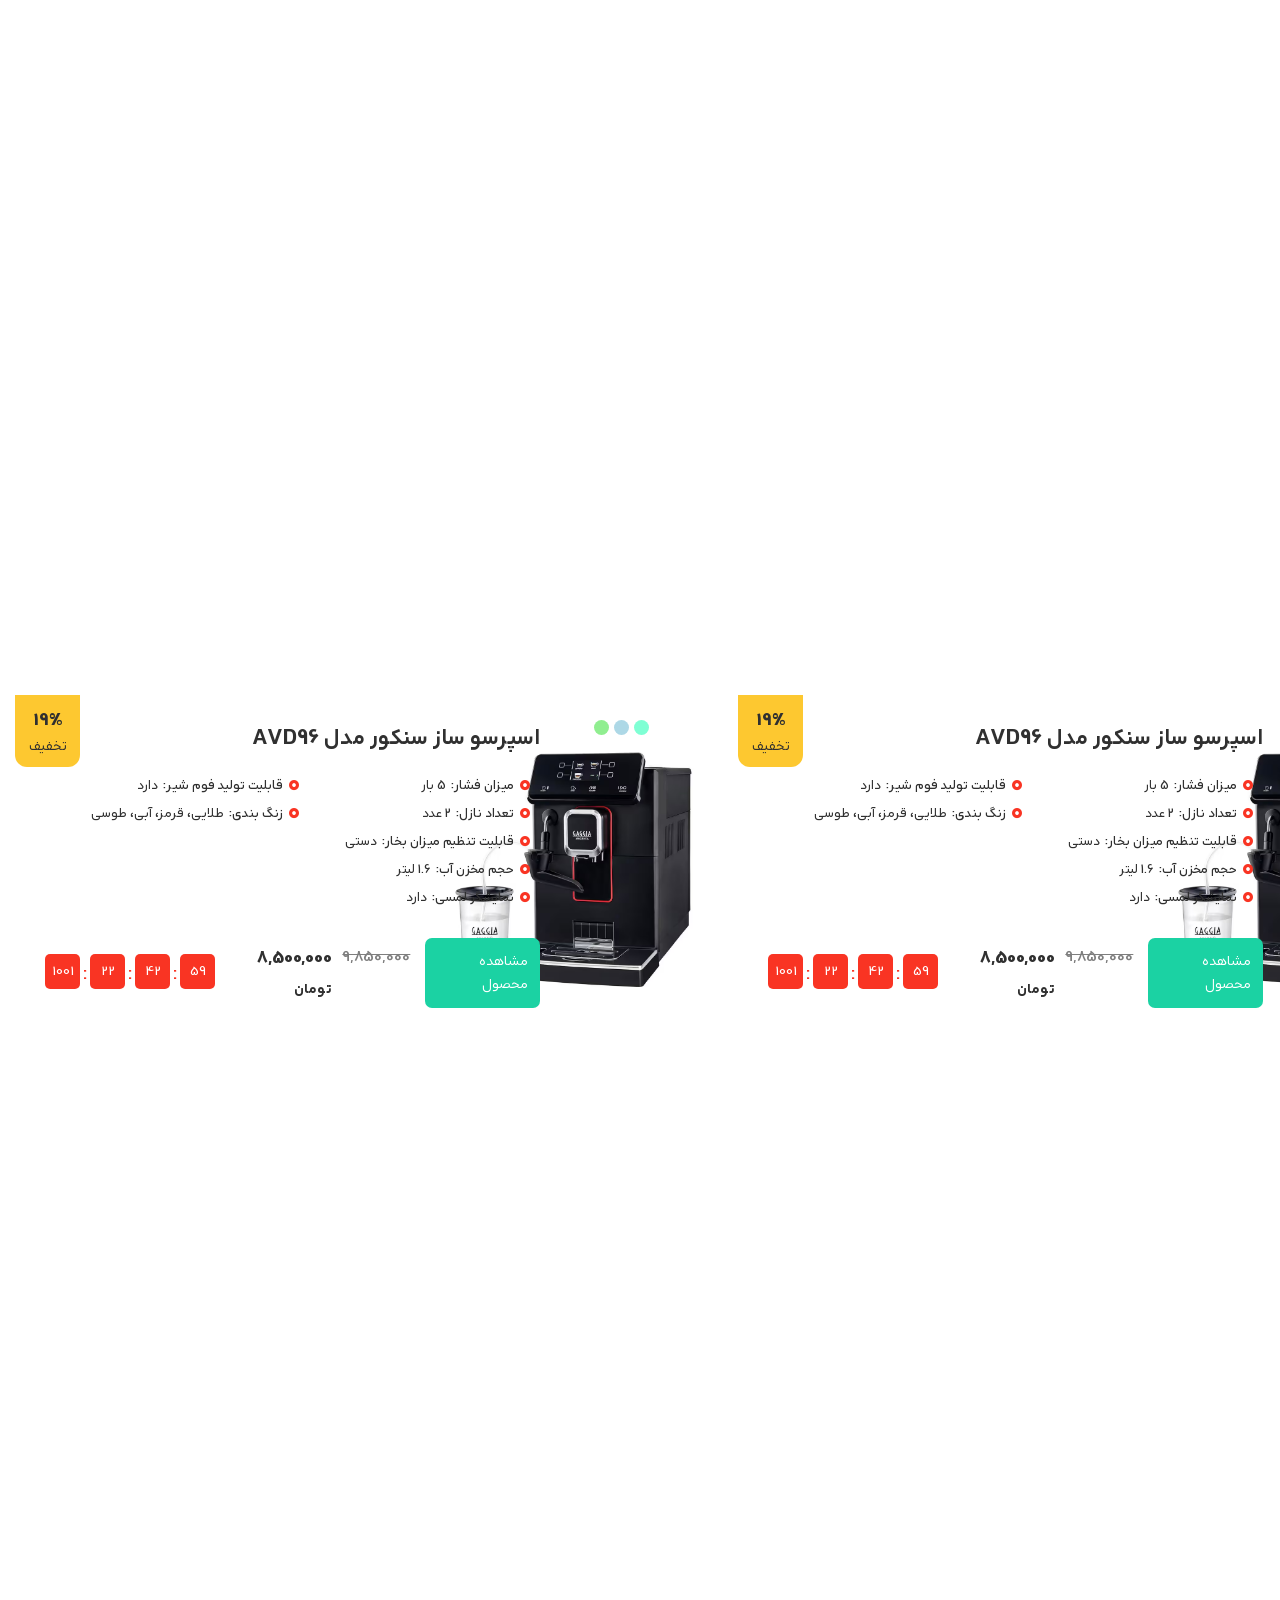
==== index.html @ 1031c40c "add: section brands" ====
<!doctype html>
<html lang="fa" dir="rtl">
  <head>
    <meta charset="UTF-8" />
    <meta name="viewport" content="width=device-width, initial-scale=1.0" />
    <link rel="stylesheet" href="./css/all-mimify.css" />
    <link rel="stylesheet" href="./css/owl.carousel.min.css" />
    <link rel="stylesheet" href="./css/owl.theme.default.min.css" />
    <link rel="stylesheet" href="style.css" />
    <title>Mprtheme</title>
  </head>
  <body>
    <header class="header">
      <section class="hero-top-header">
        <div class="container">
          <div class="top-header">
            <div class="t-h-right">
              <span
                >محصولات جدید: لباس های مجلسی شارژ شد یک سر به بخش لباس های
                مجلسی بزنید</span
              >
            </div>
            <div class="t-h-left">
              <span>اگر سوال یا مشکلی دارید با پشتیبانی تماس بگیرید</span>
              <span class="contact-header"
                >654654656-021
                <i class="fa-solid fa-headset"></i>
              </span>
            </div>
          </div>
        </div>
      </section>
      <div class="container">
        <section class="main-header">
          <div class="m-h-right">
            <div class="logo">
              <a href="#"> <img src="img/logo.png" /></a>
            </div>
            <div class="search-main">
              <form>
                <input type="search" placeholder="جستجو در محصولات" />
                <button type="submit">
                  <i class="fa-solid fa-magnifying-glass"></i>
                </button>
              </form>
            </div>
          </div>
          <div class="m-h-left">
            <div class="favorite-btn-header">
              <a href="#" target="_blank">
                <i class="fa-regular fa-heart"></i>
                <span>علاقه مندی ها</span>
              </a>
            </div>
            <div class="cart-btn-header">
              <a href="#" target="_blank">
                <span class="cart-btn-text">سبد خرید</span>
                <span class="cart-btn-num">0</span>
              </a>
            </div>
          </div>
        </section>
        <section class="down-header">
          <nav class="main-menu">
            <div class="megamenu-box">
              <div class="t-m">
                <i class="fa-solid fa-bars"></i>
                <span>دسته بندی محصول</span>
              </div>
              <div class="hm-mega-menu">
                <ul>
                  <li>
                    <a href="#">دستگاه قهوه ساز</a>
                    <i class="fas fa-chevron-left"></i>
                    <ul>
                      <li>
                        <a href="#">قهوه ساز خانگی</a>
                        <ul>
                          <li><a href="#">قهوه ساز بوش</a></li>
                          <li><a href="#">قهوه ساز مباشی</a></li>
                          <li><a href="#">قهوه ساز دلونگی</a></li>
                          <li><a href="">قهوه ساز نیوا</a></li>
                        </ul>
                      </li>
                      <li>
                        <a href="#">قهوه ساز صنعتی</a>
                        <ul>
                          <li><a href="#">قهوه ساز بیزرا</a></li>
                          <li><a href="#">قهوه ساز سمنونتی</a></li>
                          <li><a href="#">قهوه ساز نوا</a></li>
                          <li><a href="#">قهوه ساز بلک</a></li>
                        </ul>
                      </li>
                      <li>
                        <a href="#">قهوه ساز کپسولی</a>
                        <ul>
                          <li><a href="#">قهوه ساز بوش</a></li>
                          <li><a href="#">قهوه ساز مباشی</a></li>
                          <li><a href="#">قهوه ساز دلونگی</a></li>
                          <li><a href="">قهوه ساز نیوا</a></li>
                        </ul>
                      </li>
                      <li>
                        <a href="#">قهوه ساز مسافرتی</a>
                        <ul>
                          <li><a href="#">قهوه ساز بوش</a></li>
                          <li><a href="#">قهوه ساز مباشی</a></li>
                          <li><a href="#">قهوه ساز دلونگی</a></li>
                          <li><a href="">قهوه ساز نیوا</a></li>
                        </ul>
                      </li>
                    </ul>
                  </li>
                  <li>
                    <a href="#">خریده قهوه</a>
                    <i class="fas fa-chevron-left"></i>
                    <ul>
                      <li>
                        <a href="#">قهوه ساز خانگی</a>
                        <ul>
                          <li><a href="#">قهوه ساز بوش</a></li>
                          <li><a href="#">قهوه ساز مباشی</a></li>
                          <li><a href="#">قهوه ساز دلونگی</a></li>
                          <li><a href="">قهوه ساز نیوا</a></li>
                        </ul>
                      </li>
                      <li>
                        <a href="#">قهوه ساز صنعتی</a>
                        <ul>
                          <li><a href="#">قهوه ساز بیزرا</a></li>
                          <li><a href="#">قهوه ساز سمنونتی</a></li>
                          <li><a href="#">قهوه ساز نوا</a></li>
                          <li><a href="#">قهوه ساز بلک</a></li>
                        </ul>
                      </li>
                      <li>
                        <a href="#">قهوه ساز کپسولی</a>
                        <ul>
                          <li><a href="#">قهوه ساز بوش</a></li>
                          <li><a href="#">قهوه ساز مباشی</a></li>
                          <li><a href="#">قهوه ساز دلونگی</a></li>
                          <li><a href="">قهوه ساز نیوا</a></li>
                        </ul>
                      </li>
                      <li>
                        <a href="#">قهوه ساز مسافرتی</a>
                        <ul>
                          <li><a href="#">قهوه ساز بوش</a></li>
                          <li><a href="#">قهوه ساز مباشی</a></li>
                          <li><a href="#">قهوه ساز دلونگی</a></li>
                          <li><a href="">قهوه ساز نیوا</a></li>
                        </ul>
                      </li>
                    </ul>
                  </li>
                  <li>
                    <a href="#">قهوه جوش خانگی</a>
                    <i class="fas fa-chevron-left"></i>
                    <ul>
                      <li>
                        <a href="#">قهوه ساز خانگی</a>
                        <ul>
                          <li><a href="#">قهوه ساز بوش</a></li>
                          <li><a href="#">قهوه ساز مباشی</a></li>
                          <li><a href="#">قهوه ساز دلونگی</a></li>
                          <li><a href="">قهوه ساز نیوا</a></li>
                        </ul>
                      </li>
                      <li>
                        <a href="#">قهوه ساز صنعتی</a>
                        <ul>
                          <li><a href="#">قهوه ساز بیزرا</a></li>
                          <li><a href="#">قهوه ساز سمنونتی</a></li>
                          <li><a href="#">قهوه ساز نوا</a></li>
                          <li><a href="#">قهوه ساز بلک</a></li>
                        </ul>
                      </li>
                      <li>
                        <a href="#">قهوه ساز کپسولی</a>
                        <ul>
                          <li><a href="#">قهوه ساز بوش</a></li>
                          <li><a href="#">قهوه ساز مباشی</a></li>
                          <li><a href="#">قهوه ساز دلونگی</a></li>
                          <li><a href="">قهوه ساز نیوا</a></li>
                        </ul>
                      </li>
                      <li>
                        <a href="#">قهوه ساز مسافرتی</a>
                        <ul>
                          <li><a href="#">قهوه ساز بوش</a></li>
                          <li><a href="#">قهوه ساز مباشی</a></li>
                          <li><a href="#">قهوه ساز دلونگی</a></li>
                          <li><a href="">قهوه ساز نیوا</a></li>
                        </ul>
                      </li>
                    </ul>
                  </li>
                  <li>
                    <a href="#">قهوه های نسل سوم</a>
                    <i class="fas fa-chevron-left"></i>
                    <ul>
                      <li>
                        <a href="#">قهوه ساز خانگی</a>
                        <ul>
                          <li><a href="#">قهوه ساز بوش</a></li>
                          <li><a href="#">قهوه ساز مباشی</a></li>
                          <li><a href="#">قهوه ساز دلونگی</a></li>
                          <li><a href="">قهوه ساز نیوا</a></li>
                        </ul>
                      </li>
                      <li>
                        <a href="#">قهوه ساز صنعتی</a>
                        <ul>
                          <li><a href="#">قهوه ساز بیزرا</a></li>
                          <li><a href="#">قهوه ساز سمنونتی</a></li>
                          <li><a href="#">قهوه ساز نوا</a></li>
                          <li><a href="#">قهوه ساز بلک</a></li>
                        </ul>
                      </li>
                      <li>
                        <a href="#">قهوه ساز کپسولی</a>
                        <ul>
                          <li><a href="#">قهوه ساز بوش</a></li>
                          <li><a href="#">قهوه ساز مباشی</a></li>
                          <li><a href="#">قهوه ساز دلونگی</a></li>
                          <li><a href="">قهوه ساز نیوا</a></li>
                        </ul>
                      </li>
                      <li>
                        <a href="#">قهوه ساز مسافرتی</a>
                        <ul>
                          <li><a href="#">قهوه ساز بوش</a></li>
                          <li><a href="#">قهوه ساز مباشی</a></li>
                          <li><a href="#">قهوه ساز دلونگی</a></li>
                          <li><a href="">قهوه ساز نیوا</a></li>
                        </ul>
                      </li>
                    </ul>
                  </li>
                  <li>
                    <a href="#">محصولات جدید</a>
                    <i class="fas fa-chevron-left"></i>
                    <ul>
                      <li>
                        <a href="#">قهوه ساز خانگی</a>
                        <ul>
                          <li><a href="#">قهوه ساز بوش</a></li>
                          <li><a href="#">قهوه ساز مباشی</a></li>
                          <li><a href="#">قهوه ساز دلونگی</a></li>
                          <li><a href="">قهوه ساز نیوا</a></li>
                        </ul>
                      </li>
                      <li>
                        <a href="#">قهوه ساز صنعتی</a>
                        <ul>
                          <li><a href="#">قهوه ساز بیزرا</a></li>
                          <li><a href="#">قهوه ساز سمنونتی</a></li>
                          <li><a href="#">قهوه ساز نوا</a></li>
                          <li><a href="#">قهوه ساز بلک</a></li>
                        </ul>
                      </li>
                      <li>
                        <a href="#">قهوه ساز کپسولی</a>
                        <ul>
                          <li><a href="#">قهوه ساز بوش</a></li>
                          <li><a href="#">قهوه ساز مباشی</a></li>
                          <li><a href="#">قهوه ساز دلونگی</a></li>
                          <li><a href="">قهوه ساز نیوا</a></li>
                        </ul>
                      </li>
                      <li>
                        <a href="#">قهوه ساز مسافرتی</a>
                        <ul>
                          <li><a href="#">قهوه ساز بوش</a></li>
                          <li><a href="#">قهوه ساز مباشی</a></li>
                          <li><a href="#">قهوه ساز دلونگی</a></li>
                          <li><a href="">قهوه ساز نیوا</a></li>
                        </ul>
                      </li>
                    </ul>
                  </li>
                </ul>
              </div>
            </div>
            <div class="menu-header">
              <ul>
                <li><a href="#">فروشگاه</a></li>
                <li><a href="#">تخفیف شگفت انگیز</a></li>
                <li>
                  <a href="#">حساب کاربری من</a>
                  <ul>
                    <li><a href="#">زیر منوی اول</a></li>
                    <li><a href="#">زیر منو دوم</a></li>
                    <li><a href="#">زیر منو سوم</a></li>
                  </ul>
                </li>
                <li><a href="#">تماس با ما</a></li>
              </ul>
            </div>
          </nav>
          <div class="register-btn">
            <i class="far fa-circle-user"></i>
            <span>ورود/ثبت نام</span>
          </div>
        </section>
      </div>
    </header>
    <!-- slider -->
    <div class="container">
      <section class="main-slider">
        <div class="owl-carousel owl-theme m-slider">
          <div class="item">
            <a href="#"><img src="./img/1.avif" /></a>
          </div>
          <div class="item">
            <a href="#"><img src="./img/2.avif" /></a>
          </div>
        </div>
      </section>
    </div>
    <!-- mahsulate vizhe -->
    <section class="hero-prodct">
      <div class="container">
        <div class="amazing-product">
          <div class="owl-carousel owl-theme amazing-slider">
            <div class="item">
              <figure class="amazing-thumbnail">
                <img src="./img/amazing.avif" />
              </figure>
              <div class="amazing-btn">
                <a href="#" target="_blank"
                  >مشاهده همه
                  <i class="fa-solid fa-arrow-left"></i>
                </a>
              </div>
            </div>
            <div class="item product-item">
              <div class="color-dis">
                <div class="color">
                  <ul>
                    <li><span style="background-color: aquamarine"></span></li>
                    <li><span style="background-color: lightblue"></span></li>
                    <li><span style="background-color: lightgreen"></span></li>
                  </ul>
                </div>
                <div class="discount">15%</div>
              </div>
              <figure>
                <a href="#">
                  <img src="./img/12-1-6a457344217c9.avif" />
                </a>
              </figure>
              <h2><a href="#">اسپرسو ساز سنکور مدل AVD96</a></h2>
              <div
                class="box-timer"
                data-target-year="2029"
                data-target-month="4"
                data-target-day="2"
                data-target-hour="23"
                data-target-minute="59"
                data-target-second="59"
              >
                <div class="countdown-timer massages-heddin">
                  <div class="number days-section">
                    <span class="timer-value days-value"></span>
                  </div>
                  <span class="dot">:</span>
                  <div class="number hours-section">
                    <span class="timer-value hours-value"></span>
                  </div>
                  <span class="dot">:</span>
                  <div class="number minutes-section">
                    <span class="timer-value minutes-value"></span>
                  </div>
                  <span class="dot">:</span>
                  <div class="number seconds-section">
                    <span class="timer-value seconds-value"></span>
                  </div>
                </div>
                <div class="timer-message">
                  <span class="timer-message-text"></span>
                </div>
              </div>
              <div class="down">
                <div class="addtocart_button">
                  <a href="#">
                    <i class="fa-solid fa-circle-plus"></i>
                  </a>
                </div>
                <div class="price">
                  <del>9,850,000</del>
                  <ins
                    >8,500,000
                    <span class="title-price">تومان</span>
                  </ins>
                </div>
              </div>
            </div>
            <div class="item product-item">
              <div class="color-dis">
                <div class="color">
                  <ul>
                    <li>
                      <span style="background-color: aquamarine"
                        ><b>سبز</b></span
                      >
                    </li>
                    <li>
                      <span style="background-color: lightblue"
                        ><b>سبز</b></span
                      >
                    </li>
                    <li>
                      <span style="background-color: lightgreen"
                        ><b>سبز</b></span
                      >
                    </li>
                  </ul>
                </div>
                <div class="discount">15%</div>
              </div>
              <figure>
                <a href="#">
                  <img src="./img/13-1-6a45734520572.avif" />
                </a>
              </figure>
              <h2><a href="#">اسپرسو ساز سنکور مدل AVD96</a></h2>
              <div
                class="box-timer"
                data-target-year="2029"
                data-target-month="4"
                data-target-day="2"
                data-target-hour="23"
                data-target-minute="59"
                data-target-second="59"
              >
                <div class="countdown-timer massages-heddin">
                  <div class="number days-section">
                    <span class="timer-value days-value"></span>
                  </div>
                  <span class="dot">:</span>
                  <div class="number hours-section">
                    <span class="timer-value hours-value"></span>
                  </div>
                  <span class="dot">:</span>
                  <div class="number minutes-section">
                    <span class="timer-value minutes-value"></span>
                  </div>
                  <span class="dot">:</span>
                  <div class="number seconds-section">
                    <span class="timer-value seconds-value"></span>
                  </div>
                </div>
                <div class="timer-message">
                  <span class="timer-message-text"></span>
                </div>
              </div>
              <div class="down">
                <div class="addtocart_button">
                  <a href="#">
                    <i class="fa-solid fa-circle-plus"></i>
                  </a>
                </div>
                <div class="price">
                  <del>9,850,000</del>
                  <ins
                    >8,500,000
                    <span class="title-price">تومان</span>
                  </ins>
                </div>
              </div>
            </div>
            <div class="item product-item">
              <div class="color-dis">
                <div class="color">
                  <ul>
                    <li>
                      <span style="background-color: aquamarine"
                        ><b>سبز</b></span
                      >
                    </li>
                    <li>
                      <span style="background-color: lightblue"
                        ><b>آبی</b></span
                      >
                    </li>
                    <li>
                      <span style="background-color: lightgreen"
                        ><b>سبز</b></span
                      >
                    </li>
                  </ul>
                </div>
                <div class="discount">15%</div>
              </div>
              <figure>
                <a href="#">
                  <img src="./img/10-2-6a45734286e72.avif" />
                </a>
              </figure>
              <h2><a href="#">اسپرسو ساز سنکور مدل AVD96</a></h2>
              <div
                class="box-timer"
                data-target-year="2029"
                data-target-month="4"
                data-target-day="2"
                data-target-hour="23"
                data-target-minute="59"
                data-target-second="59"
              >
                <div class="countdown-timer massages-heddin">
                  <div class="number days-section">
                    <span class="timer-value days-value"></span>
                  </div>
                  <span class="dot">:</span>
                  <div class="number hours-section">
                    <span class="timer-value hours-value"></span>
                  </div>
                  <span class="dot">:</span>
                  <div class="number minutes-section">
                    <span class="timer-value minutes-value"></span>
                  </div>
                  <span class="dot">:</span>
                  <div class="number seconds-section">
                    <span class="timer-value seconds-value"></span>
                  </div>
                </div>
                <div class="timer-message">
                  <span class="timer-message-text"></span>
                </div>
              </div>
              <div class="down">
                <div class="addtocart_button">
                  <a href="#">
                    <i class="fa-solid fa-circle-plus"></i>
                  </a>
                </div>
                <div class="price">
                  <del>9,850,000</del>
                  <ins
                    >8,500,000
                    <span class="title-price">تومان</span>
                  </ins>
                </div>
              </div>
            </div>
            <div class="item product-item">
              <div class="color-dis">
                <div class="color">
                  <ul>
                    <li>
                      <span style="background-color: rgb(15, 63, 47)"
                        ><b>سبز</b></span
                      >
                    </li>
                    <li>
                      <span style="background-color: rgb(11, 77, 99)"
                        ><b>آبی</b></span
                      >
                    </li>
                    <li>
                      <span style="background-color: rgb(202, 54, 28)"
                        ><b>قرمز</b></span
                      >
                    </li>
                  </ul>
                </div>
                <div class="discount">15%</div>
              </div>
              <figure>
                <a href="#">
                  <img src="./img/11-2-6a457343578d4.avif" />
                </a>
              </figure>
              <h2><a href="#">اسپرسو ساز سنکور مدل AVD96</a></h2>
              <div
                class="box-timer"
                data-target-year="2029"
                data-target-month="4"
                data-target-day="2"
                data-target-hour="23"
                data-target-minute="59"
                data-target-second="59"
              >
                <div class="countdown-timer massages-heddin">
                  <div class="number days-section">
                    <span class="timer-value days-value"></span>
                  </div>
                  <span class="dot">:</span>
                  <div class="number hours-section">
                    <span class="timer-value hours-value"></span>
                  </div>
                  <span class="dot">:</span>
                  <div class="number minutes-section">
                    <span class="timer-value minutes-value"></span>
                  </div>
                  <span class="dot">:</span>
                  <div class="number seconds-section">
                    <span class="timer-value seconds-value"></span>
                  </div>
                </div>
                <div class="timer-message">
                  <span class="timer-message-text"></span>
                </div>
              </div>
              <div class="down">
                <div class="addtocart_button">
                  <a href="#">
                    <i class="fa-solid fa-circle-plus"></i>
                  </a>
                </div>
                <div class="price">
                  <del>9,850,000</del>
                  <ins
                    >8,500,000
                    <span class="title-price">تومان</span>
                  </ins>
                </div>
              </div>
            </div>
          </div>
        </div>
      </div>
    </section>
    <!-- new product -->
    <section class="hero-prodct">
      <div class="container">
        <header class="title-pro">
          <h4>
            <a href="#">جدیدترین محصولات ما</a>
          </h4>
        </header>
        <div class="owl-carousel owl-theme product-slider">
          <div class="item product-item">
            <div class="color-dis">
              <div class="color">
                <ul>
                  <li><span style="background-color: yellow"></span></li>
                  <li><span style="background-color: blue"></span></li>
                  <li><span style="background-color: green"></span></li>
                </ul>
              </div>
              <div class="discount">15%</div>
            </div>
            <figure>
              <a href="#">
                <img src="./img/11-1-6a45734334128.avif" />
              </a>
            </figure>
            <h2><a href="#">اسپرسو ساز سنکور مدل AVD96</a></h2>
            <div class="down">
              <div class="addtocart_button">
                <a href="#">
                  <i class="fa-solid fa-circle-plus"></i>
                </a>
              </div>
              <div class="price">
                <del>9,850,000</del>
                <ins
                  >8,500,000
                  <span class="title-price">تومان</span>
                </ins>
              </div>
            </div>
          </div>
          <div class="item product-item">
            <div class="color-dis">
              <div class="color">
                <ul>
                  <li><span style="background-color: aquamarine"></span></li>
                  <li><span style="background-color: lightblue"></span></li>
                  <li><span style="background-color: lightgreen"></span></li>
                </ul>
              </div>
              <div class="discount">15%</div>
            </div>
            <figure>
              <a href="#">
                <img src="./img/12-1-6a457344217c9.avif" />
              </a>
            </figure>
            <h2><a href="#">اسپرسو ساز سنکور مدل AVD96</a></h2>
            <div class="down">
              <div class="addtocart_button">
                <a href="#">
                  <i class="fa-solid fa-circle-plus"></i>
                </a>
              </div>
              <div class="price">
                <del>9,850,000</del>
                <ins
                  >8,500,000
                  <span class="title-price">تومان</span>
                </ins>
              </div>
            </div>
          </div>
          <div class="item product-item">
            <div class="color-dis">
              <div class="color">
                <ul>
                  <li>
                    <span style="background-color: aquamarine"><b>سبز</b></span>
                  </li>
                  <li>
                    <span style="background-color: lightblue"><b>سبز</b></span>
                  </li>
                  <li>
                    <span style="background-color: lightgreen"><b>سبز</b></span>
                  </li>
                </ul>
              </div>
              <div class="discount">15%</div>
            </div>
            <figure>
              <a href="#">
                <img src="./img/13-1-6a45734520572.avif" />
              </a>
            </figure>
            <h2><a href="#">اسپرسو ساز سنکور مدل AVD96</a></h2>
            <div class="down">
              <div class="addtocart_button">
                <a href="#">
                  <i class="fa-solid fa-circle-plus"></i>
                </a>
              </div>
              <div class="price">
                <del>9,850,000</del>
                <ins
                  >8,500,000
                  <span class="title-price">تومان</span>
                </ins>
              </div>
            </div>
          </div>
          <div class="item product-item">
            <div class="color-dis">
              <div class="color">
                <ul>
                  <li>
                    <span style="background-color: aquamarine"><b>سبز</b></span>
                  </li>
                  <li>
                    <span style="background-color: lightblue"><b>آبی</b></span>
                  </li>
                  <li>
                    <span style="background-color: lightgreen"><b>سبز</b></span>
                  </li>
                </ul>
              </div>
              <div class="discount">15%</div>
            </div>
            <figure>
              <a href="#">
                <img src="./img/10-2-6a45734286e72.avif" />
              </a>
            </figure>
            <h2><a href="#">اسپرسو ساز سنکور مدل AVD96</a></h2>
            <div class="down">
              <div class="addtocart_button">
                <a href="#">
                  <i class="fa-solid fa-circle-plus"></i>
                </a>
              </div>
              <div class="price">
                <del>9,850,000</del>
                <ins
                  >8,500,000
                  <span class="title-price">تومان</span>
                </ins>
              </div>
            </div>
          </div>
          <div class="item product-item">
            <div class="color-dis">
              <div class="color">
                <ul>
                  <li>
                    <span style="background-color: rgb(15, 63, 47)"
                      ><b>سبز</b></span
                    >
                  </li>
                  <li>
                    <span style="background-color: rgb(11, 77, 99)"
                      ><b>آبی</b></span
                    >
                  </li>
                  <li>
                    <span style="background-color: rgb(202, 54, 28)"
                      ><b>قرمز</b></span
                    >
                  </li>
                </ul>
              </div>
              <div class="discount">15%</div>
            </div>
            <figure>
              <a href="#">
                <img src="./img/11-2-6a457343578d4.avif" />
              </a>
            </figure>
            <h2><a href="#">اسپرسو ساز سنکور مدل AVD96</a></h2>
            <div class="down">
              <div class="addtocart_button">
                <a href="#">
                  <i class="fa-solid fa-circle-plus"></i>
                </a>
              </div>
              <div class="price">
                <del>9,850,000</del>
                <ins
                  >8,500,000
                  <span class="title-price">تومان</span>
                </ins>
              </div>
            </div>
          </div>
          <div class="item product-item">
            <div class="color-dis">
              <div class="color">
                <ul>
                  <li>
                    <span style="background-color: blue"><b>آبی</b></span>
                  </li>
                  <li>
                    <span style="background-color: lightblue"><b>آبی</b></span>
                  </li>
                  <li>
                    <span style="background-color: lightgreen"><b>سبز</b></span>
                  </li>
                </ul>
              </div>
              <div class="discount">15%</div>
            </div>
            <figure>
              <a href="#">
                <img src="./img/12-2-6a457344273f5.avif" />
              </a>
            </figure>
            <h2><a href="#">اسپرسو ساز سنکور مدل AVD96</a></h2>
            <div class="down">
              <div class="addtocart_button">
                <a href="#">
                  <i class="fa-solid fa-circle-plus"></i>
                </a>
              </div>
              <div class="price">
                <del>9,850,000</del>
                <ins
                  >8,500,000
                  <span class="title-price">تومان</span>
                </ins>
              </div>
            </div>
          </div>
          <div class="item product-item">
            <div class="color-dis">
              <div class="color">
                <ul>
                  <li>
                    <span style="background-color: blue"><b>آبی</b></span>
                  </li>
                  <li>
                    <span style="background-color: lightblue"><b>آبی</b></span>
                  </li>
                  <li>
                    <span style="background-color: lightgreen"><b>سبز</b></span>
                  </li>
                </ul>
              </div>
              <div class="discount">15%</div>
            </div>
            <figure>
              <a href="#">
                <img src="./img/13-2-6a457344ddbaa.avif" />
              </a>
            </figure>
            <h2><a href="#">اسپرسو ساز سنکور مدل AVD96</a></h2>
            <div class="down">
              <div class="addtocart_button">
                <a href="#">
                  <i class="fa-solid fa-circle-plus"></i>
                </a>
              </div>
              <div class="price">
                <del>9,850,000</del>
                <ins
                  >8,500,000
                  <span class="title-price">تومان</span>
                </ins>
              </div>
            </div>
          </div>
        </div>
      </div>
    </section>

    <div class="container">
      <div class="poster">
        <a href="#" target="_blank"
          ><img src="./img/poster/p1-6a48d032c8dea.avif"
        /></a>
        <a href="#" target="_blank"
          ><img src="./img/poster/p2-6a48d032e54f6.avif"
        /></a>
        <a href="#" target="_blank"
          ><img src="./img/poster/p3-6a48d03376ca9.avif"
        /></a>
      </div>
    </div>

    <section class="hero-special">
      <div class="container">
        <div class="special-box">
          <h4>محصولات ویژه</h4>
          <div class="owl-carousel owl-theme special-slider">
            <div
              class="item special-item"
              data-dot="
              <button>
                <div class='list-special'>
                  <figure>
                    <img src='./img/12-1-6a457344217c9.avif' alt=''>
                  </figure>
                  <b>اسپرسو ساز سنکور مدل AVD96</b>
                </div>
              </button>
            "
            >
              <div class="discount">
                <b>19%</b>
                <span>تخفیف</span>
              </div>
              <figure>
                <div class="color">
                  <ul>
                    <li>
                      <span style="background-color: aquamarine"
                        ><b>سبز</b></span
                      >
                    </li>
                    <li>
                      <span style="background-color: lightblue"
                        ><b>سبز</b></span
                      >
                    </li>
                    <li>
                      <span style="background-color: lightgreen"
                        ><b>سبز</b></span
                      >
                    </li>
                  </ul>
                </div>
                <a href="#" target="_blank">
                  <img src="./img/12-2-6a457344273f5.avif" alt="" />
                </a>
              </figure>
              <div class="det-special">
                <h2>
                  <a href="#" target="_blank">اسپرسو ساز سنکور مدل AVD96</a>
                </h2>
                <div class="addition-product">
                  <div class="property-iten">
                    <span>
                      <i class="fa-solid fa-circle-dot"></i>
                      میزان فشار:
                    </span>
                    <p>5 بار</p>
                  </div>
                  <div class="property-iten">
                    <span>
                      <i class="fa-solid fa-circle-dot"></i>
                      تعداد نازل:
                    </span>
                    <p>2 عدد</p>
                  </div>
                  <div class="property-iten">
                    <span>
                      <i class="fa-solid fa-circle-dot"></i>
                      قابلیت تنظیم میزان بخار:
                    </span>
                    <p>دستی</p>
                  </div>
                  <div class="property-iten">
                    <span>
                      <i class="fa-solid fa-circle-dot"></i>
                      حجم مخزن آب:
                    </span>
                    <p>1.6 لیتر</p>
                  </div>
                  <div class="property-iten">
                    <span>
                      <i class="fa-solid fa-circle-dot"></i>
                      نمایشگر لمسی:
                    </span>
                    <p>دارد</p>
                  </div>
                  <div class="property-iten">
                    <span>
                      <i class="fa-solid fa-circle-dot"></i>
                      قابلیت تولید فوم شیر:
                    </span>
                    <p>دارد</p>
                  </div>
                  <div class="property-iten">
                    <span>
                      <i class="fa-solid fa-circle-dot"></i>
                      زنگ بندی:
                    </span>
                    <p>طلایی، قرمز، آبی، طوسی</p>
                  </div>
                </div>
                <div class="down">
                  <a href="#" target="_blank">مشاهده محصول</a>
                  <div class="price">
                    <del>9,850,000</del>
                    <ins
                      >8,500,000
                      <span class="title-price">تومان</span>
                    </ins>
                  </div>

                  <div
                    class="box-timer"
                    data-target-year="2029"
                    data-target-month="4"
                    data-target-day="2"
                    data-target-hour="23"
                    data-target-minute="59"
                    data-target-second="59"
                  >
                    <div class="countdown-timer massages-heddin">
                      <div class="number days-section">
                        <span class="timer-value days-value">1001</span>
                      </div>
                      <span class="dot">:</span>
                      <div class="number hours-section">
                        <span class="timer-value hours-value">22</span>
                      </div>
                      <span class="dot">:</span>
                      <div class="number minutes-section">
                        <span class="timer-value minutes-value">42</span>
                      </div>
                      <span class="dot">:</span>
                      <div class="number seconds-section">
                        <span class="timer-value seconds-value">59</span>
                      </div>
                    </div>
                    <div class="timer-message">
                      <span class="timer-message-text"></span>
                    </div>
                  </div>
                </div>
              </div>
            </div>
            <div
              class="item special-item"
              data-dot="
              <button>
                <div class='list-special'>
                  <figure>
                    <img src='./img/12-1-6a457344217c9.avif' alt=''>
                  </figure>
                  <b>اسپرسو ساز سنکور مدل AVD96</b>
                </div>
              </button>
            "
            >
              <div class="discount">
                <b>19%</b>
                <span>تخفیف</span>
              </div>
              <figure>
                <div class="color">
                  <ul>
                    <li>
                      <span style="background-color: aquamarine"
                        ><b>سبز</b></span
                      >
                    </li>
                    <li>
                      <span style="background-color: lightblue"
                        ><b>سبز</b></span
                      >
                    </li>
                    <li>
                      <span style="background-color: lightgreen"
                        ><b>سبز</b></span
                      >
                    </li>
                  </ul>
                </div>
                <a href="#" target="_blank">
                  <img src="./img/12-2-6a457344273f5.avif" alt="" />
                </a>
              </figure>
              <div class="det-special">
                <h2>
                  <a href="#" target="_blank">اسپرسو ساز سنکور مدل AVD96</a>
                </h2>
                <div class="addition-product">
                  <div class="property-iten">
                    <span>
                      <i class="fa-solid fa-circle-dot"></i>
                      میزان فشار:
                    </span>
                    <p>5 بار</p>
                  </div>
                  <div class="property-iten">
                    <span>
                      <i class="fa-solid fa-circle-dot"></i>
                      تعداد نازل:
                    </span>
                    <p>2 عدد</p>
                  </div>
                  <div class="property-iten">
                    <span>
                      <i class="fa-solid fa-circle-dot"></i>
                      قابلیت تنظیم میزان بخار:
                    </span>
                    <p>دستی</p>
                  </div>
                  <div class="property-iten">
                    <span>
                      <i class="fa-solid fa-circle-dot"></i>
                      حجم مخزن آب:
                    </span>
                    <p>1.6 لیتر</p>
                  </div>
                  <div class="property-iten">
                    <span>
                      <i class="fa-solid fa-circle-dot"></i>
                      نمایشگر لمسی:
                    </span>
                    <p>دارد</p>
                  </div>
                  <div class="property-iten">
                    <span>
                      <i class="fa-solid fa-circle-dot"></i>
                      قابلیت تولید فوم شیر:
                    </span>
                    <p>دارد</p>
                  </div>
                  <div class="property-iten">
                    <span>
                      <i class="fa-solid fa-circle-dot"></i>
                      زنگ بندی:
                    </span>
                    <p>طلایی، قرمز، آبی، طوسی</p>
                  </div>
                </div>
                <div class="down">
                  <a href="#" target="_blank">مشاهده محصول</a>
                  <div class="price">
                    <del>9,850,000</del>
                    <ins
                      >8,500,000
                      <span class="title-price">تومان</span>
                    </ins>
                  </div>

                  <div
                    class="box-timer"
                    data-target-year="2029"
                    data-target-month="4"
                    data-target-day="2"
                    data-target-hour="23"
                    data-target-minute="59"
                    data-target-second="59"
                  >
                    <div class="countdown-timer massages-heddin">
                      <div class="number days-section">
                        <span class="timer-value days-value">1001</span>
                      </div>
                      <span class="dot">:</span>
                      <div class="number hours-section">
                        <span class="timer-value hours-value">22</span>
                      </div>
                      <span class="dot">:</span>
                      <div class="number minutes-section">
                        <span class="timer-value minutes-value">42</span>
                      </div>
                      <span class="dot">:</span>
                      <div class="number seconds-section">
                        <span class="timer-value seconds-value">59</span>
                      </div>
                    </div>
                    <div class="timer-message">
                      <span class="timer-message-text"></span>
                    </div>
                  </div>
                </div>
              </div>
            </div>
            <div
              class="item special-item"
              data-dot="
              <button>
                <div class='list-special'>
                  <figure>
                    <img src='./img/12-1-6a457344217c9.avif' alt=''>
                  </figure>
                  <b>اسپرسو ساز سنکور مدل AVD96</b>
                </div>
              </button>
            "
            >
              <div class="discount">
                <b>19%</b>
                <span>تخفیف</span>
              </div>
              <figure>
                <div class="color">
                  <ul>
                    <li>
                      <span style="background-color: aquamarine"
                        ><b>سبز</b></span
                      >
                    </li>
                    <li>
                      <span style="background-color: lightblue"
                        ><b>سبز</b></span
                      >
                    </li>
                    <li>
                      <span style="background-color: lightgreen"
                        ><b>سبز</b></span
                      >
                    </li>
                  </ul>
                </div>
                <a href="#" target="_blank">
                  <img src="./img/12-2-6a457344273f5.avif" alt="" />
                </a>
              </figure>
              <div class="det-special">
                <h2>
                  <a href="#" target="_blank">اسپرسو ساز سنکور مدل AVD96</a>
                </h2>
                <div class="addition-product">
                  <div class="property-iten">
                    <span>
                      <i class="fa-solid fa-circle-dot"></i>
                      میزان فشار:
                    </span>
                    <p>5 بار</p>
                  </div>
                  <div class="property-iten">
                    <span>
                      <i class="fa-solid fa-circle-dot"></i>
                      تعداد نازل:
                    </span>
                    <p>2 عدد</p>
                  </div>
                  <div class="property-iten">
                    <span>
                      <i class="fa-solid fa-circle-dot"></i>
                      قابلیت تنظیم میزان بخار:
                    </span>
                    <p>دستی</p>
                  </div>
                  <div class="property-iten">
                    <span>
                      <i class="fa-solid fa-circle-dot"></i>
                      حجم مخزن آب:
                    </span>
                    <p>1.6 لیتر</p>
                  </div>
                  <div class="property-iten">
                    <span>
                      <i class="fa-solid fa-circle-dot"></i>
                      نمایشگر لمسی:
                    </span>
                    <p>دارد</p>
                  </div>
                  <div class="property-iten">
                    <span>
                      <i class="fa-solid fa-circle-dot"></i>
                      قابلیت تولید فوم شیر:
                    </span>
                    <p>دارد</p>
                  </div>
                  <div class="property-iten">
                    <span>
                      <i class="fa-solid fa-circle-dot"></i>
                      زنگ بندی:
                    </span>
                    <p>طلایی، قرمز، آبی، طوسی</p>
                  </div>
                </div>
                <div class="down">
                  <a href="#" target="_blank">مشاهده محصول</a>
                  <div class="price">
                    <del>9,850,000</del>
                    <ins
                      >8,500,000
                      <span class="title-price">تومان</span>
                    </ins>
                  </div>

                  <div
                    class="box-timer"
                    data-target-year="2029"
                    data-target-month="4"
                    data-target-day="2"
                    data-target-hour="23"
                    data-target-minute="59"
                    data-target-second="59"
                  >
                    <div class="countdown-timer massages-heddin">
                      <div class="number days-section">
                        <span class="timer-value days-value">1001</span>
                      </div>
                      <span class="dot">:</span>
                      <div class="number hours-section">
                        <span class="timer-value hours-value">22</span>
                      </div>
                      <span class="dot">:</span>
                      <div class="number minutes-section">
                        <span class="timer-value minutes-value">42</span>
                      </div>
                      <span class="dot">:</span>
                      <div class="number seconds-section">
                        <span class="timer-value seconds-value">59</span>
                      </div>
                    </div>
                    <div class="timer-message">
                      <span class="timer-message-text"></span>
                    </div>
                  </div>
                </div>
              </div>
            </div>
            <div
              class="item special-item"
              data-dot="
              <button>
                <div class='list-special'>
                  <figure>
                    <img src='./img/12-1-6a457344217c9.avif' alt=''>
                  </figure>
                  <b>اسپرسو ساز سنکور مدل AVD96</b>
                </div>
              </button>
            "
            >
              <div class="discount">
                <b>19%</b>
                <span>تخفیف</span>
              </div>
              <figure>
                <div class="color">
                  <ul>
                    <li>
                      <span style="background-color: aquamarine"
                        ><b>سبز</b></span
                      >
                    </li>
                    <li>
                      <span style="background-color: lightblue"
                        ><b>سبز</b></span
                      >
                    </li>
                    <li>
                      <span style="background-color: lightgreen"
                        ><b>سبز</b></span
                      >
                    </li>
                  </ul>
                </div>
                <a href="#" target="_blank">
                  <img src="./img/12-2-6a457344273f5.avif" alt="" />
                </a>
              </figure>
              <div class="det-special">
                <h2>
                  <a href="#" target="_blank">اسپرسو ساز سنکور مدل AVD96</a>
                </h2>
                <div class="addition-product">
                  <div class="property-iten">
                    <span>
                      <i class="fa-solid fa-circle-dot"></i>
                      میزان فشار:
                    </span>
                    <p>5 بار</p>
                  </div>
                  <div class="property-iten">
                    <span>
                      <i class="fa-solid fa-circle-dot"></i>
                      تعداد نازل:
                    </span>
                    <p>2 عدد</p>
                  </div>
                  <div class="property-iten">
                    <span>
                      <i class="fa-solid fa-circle-dot"></i>
                      قابلیت تنظیم میزان بخار:
                    </span>
                    <p>دستی</p>
                  </div>
                  <div class="property-iten">
                    <span>
                      <i class="fa-solid fa-circle-dot"></i>
                      حجم مخزن آب:
                    </span>
                    <p>1.6 لیتر</p>
                  </div>
                  <div class="property-iten">
                    <span>
                      <i class="fa-solid fa-circle-dot"></i>
                      نمایشگر لمسی:
                    </span>
                    <p>دارد</p>
                  </div>
                  <div class="property-iten">
                    <span>
                      <i class="fa-solid fa-circle-dot"></i>
                      قابلیت تولید فوم شیر:
                    </span>
                    <p>دارد</p>
                  </div>
                  <div class="property-iten">
                    <span>
                      <i class="fa-solid fa-circle-dot"></i>
                      زنگ بندی:
                    </span>
                    <p>طلایی، قرمز، آبی، طوسی</p>
                  </div>
                </div>
                <div class="down">
                  <a href="#" target="_blank">مشاهده محصول</a>
                  <div class="price">
                    <del>9,850,000</del>
                    <ins
                      >8,500,000
                      <span class="title-price">تومان</span>
                    </ins>
                  </div>

                  <div
                    class="box-timer"
                    data-target-year="2029"
                    data-target-month="4"
                    data-target-day="2"
                    data-target-hour="23"
                    data-target-minute="59"
                    data-target-second="59"
                  >
                    <div class="countdown-timer massages-heddin">
                      <div class="number days-section">
                        <span class="timer-value days-value">1001</span>
                      </div>
                      <span class="dot">:</span>
                      <div class="number hours-section">
                        <span class="timer-value hours-value">22</span>
                      </div>
                      <span class="dot">:</span>
                      <div class="number minutes-section">
                        <span class="timer-value minutes-value">42</span>
                      </div>
                      <span class="dot">:</span>
                      <div class="number seconds-section">
                        <span class="timer-value seconds-value">59</span>
                      </div>
                    </div>
                    <div class="timer-message">
                      <span class="timer-message-text"></span>
                    </div>
                  </div>
                </div>
              </div>
            </div>
            <div
              class="item special-item"
              data-dot="
              <button>
                <div class='list-special'>
                  <figure>
                    <img src='./img/12-1-6a457344217c9.avif' alt=''>
                  </figure>
                  <b>اسپرسو ساز سنکور مدل AVD96</b>
                </div>
              </button>
            "
            >
              <div class="discount">
                <b>19%</b>
                <span>تخفیف</span>
              </div>
              <figure>
                <div class="color">
                  <ul>
                    <li>
                      <span style="background-color: aquamarine"
                        ><b>سبز</b></span
                      >
                    </li>
                    <li>
                      <span style="background-color: lightblue"
                        ><b>سبز</b></span
                      >
                    </li>
                    <li>
                      <span style="background-color: lightgreen"
                        ><b>سبز</b></span
                      >
                    </li>
                  </ul>
                </div>
                <a href="#" target="_blank">
                  <img src="./img/12-2-6a457344273f5.avif" alt="" />
                </a>
              </figure>
              <div class="det-special">
                <h2>
                  <a href="#" target="_blank">اسپرسو ساز سنکور مدل AVD96</a>
                </h2>
                <div class="addition-product">
                  <div class="property-iten">
                    <span>
                      <i class="fa-solid fa-circle-dot"></i>
                      میزان فشار:
                    </span>
                    <p>5 بار</p>
                  </div>
                  <div class="property-iten">
                    <span>
                      <i class="fa-solid fa-circle-dot"></i>
                      تعداد نازل:
                    </span>
                    <p>2 عدد</p>
                  </div>
                  <div class="property-iten">
                    <span>
                      <i class="fa-solid fa-circle-dot"></i>
                      قابلیت تنظیم میزان بخار:
                    </span>
                    <p>دستی</p>
                  </div>
                  <div class="property-iten">
                    <span>
                      <i class="fa-solid fa-circle-dot"></i>
                      حجم مخزن آب:
                    </span>
                    <p>1.6 لیتر</p>
                  </div>
                  <div class="property-iten">
                    <span>
                      <i class="fa-solid fa-circle-dot"></i>
                      نمایشگر لمسی:
                    </span>
                    <p>دارد</p>
                  </div>
                  <div class="property-iten">
                    <span>
                      <i class="fa-solid fa-circle-dot"></i>
                      قابلیت تولید فوم شیر:
                    </span>
                    <p>دارد</p>
                  </div>
                  <div class="property-iten">
                    <span>
                      <i class="fa-solid fa-circle-dot"></i>
                      زنگ بندی:
                    </span>
                    <p>طلایی، قرمز، آبی، طوسی</p>
                  </div>
                </div>
                <div class="down">
                  <a href="#" target="_blank">مشاهده محصول</a>
                  <div class="price">
                    <del>9,850,000</del>
                    <ins
                      >8,500,000
                      <span class="title-price">تومان</span>
                    </ins>
                  </div>

                  <div
                    class="box-timer"
                    data-target-year="2029"
                    data-target-month="4"
                    data-target-day="2"
                    data-target-hour="23"
                    data-target-minute="59"
                    data-target-second="59"
                  >
                    <div class="countdown-timer massages-heddin">
                      <div class="number days-section">
                        <span class="timer-value days-value">1001</span>
                      </div>
                      <span class="dot">:</span>
                      <div class="number hours-section">
                        <span class="timer-value hours-value">22</span>
                      </div>
                      <span class="dot">:</span>
                      <div class="number minutes-section">
                        <span class="timer-value minutes-value">42</span>
                      </div>
                      <span class="dot">:</span>
                      <div class="number seconds-section">
                        <span class="timer-value seconds-value">59</span>
                      </div>
                    </div>
                    <div class="timer-message">
                      <span class="timer-message-text"></span>
                    </div>
                  </div>
                </div>
              </div>
            </div>
            <div
              class="item special-item"
              data-dot="
              <button>
                <div class='list-special'>
                  <figure>
                    <img src='./img/12-1-6a457344217c9.avif' alt=''>
                  </figure>
                  <b>اسپرسو ساز سنکور مدل AVD96</b>
                </div>
              </button>
            "
            >
              <div class="discount">
                <b>19%</b>
                <span>تخفیف</span>
              </div>
              <figure>
                <div class="color">
                  <ul>
                    <li>
                      <span style="background-color: aquamarine"
                        ><b>سبز</b></span
                      >
                    </li>
                    <li>
                      <span style="background-color: lightblue"
                        ><b>سبز</b></span
                      >
                    </li>
                    <li>
                      <span style="background-color: lightgreen"
                        ><b>سبز</b></span
                      >
                    </li>
                  </ul>
                </div>
                <a href="#" target="_blank">
                  <img src="./img/12-2-6a457344273f5.avif" alt="" />
                </a>
              </figure>
              <div class="det-special">
                <h2>
                  <a href="#" target="_blank">اسپرسو ساز سنکور مدل AVD96</a>
                </h2>
                <div class="addition-product">
                  <div class="property-iten">
                    <span>
                      <i class="fa-solid fa-circle-dot"></i>
                      میزان فشار:
                    </span>
                    <p>5 بار</p>
                  </div>
                  <div class="property-iten">
                    <span>
                      <i class="fa-solid fa-circle-dot"></i>
                      تعداد نازل:
                    </span>
                    <p>2 عدد</p>
                  </div>
                  <div class="property-iten">
                    <span>
                      <i class="fa-solid fa-circle-dot"></i>
                      قابلیت تنظیم میزان بخار:
                    </span>
                    <p>دستی</p>
                  </div>
                  <div class="property-iten">
                    <span>
                      <i class="fa-solid fa-circle-dot"></i>
                      حجم مخزن آب:
                    </span>
                    <p>1.6 لیتر</p>
                  </div>
                  <div class="property-iten">
                    <span>
                      <i class="fa-solid fa-circle-dot"></i>
                      نمایشگر لمسی:
                    </span>
                    <p>دارد</p>
                  </div>
                  <div class="property-iten">
                    <span>
                      <i class="fa-solid fa-circle-dot"></i>
                      قابلیت تولید فوم شیر:
                    </span>
                    <p>دارد</p>
                  </div>
                  <div class="property-iten">
                    <span>
                      <i class="fa-solid fa-circle-dot"></i>
                      زنگ بندی:
                    </span>
                    <p>طلایی، قرمز، آبی، طوسی</p>
                  </div>
                </div>
                <div class="down">
                  <a href="#" target="_blank">مشاهده محصول</a>
                  <div class="price">
                    <del>9,850,000</del>
                    <ins
                      >8,500,000
                      <span class="title-price">تومان</span>
                    </ins>
                  </div>

                  <div
                    class="box-timer"
                    data-target-year="2029"
                    data-target-month="4"
                    data-target-day="2"
                    data-target-hour="23"
                    data-target-minute="59"
                    data-target-second="59"
                  >
                    <div class="countdown-timer massages-heddin">
                      <div class="number days-section">
                        <span class="timer-value days-value">1001</span>
                      </div>
                      <span class="dot">:</span>
                      <div class="number hours-section">
                        <span class="timer-value hours-value">22</span>
                      </div>
                      <span class="dot">:</span>
                      <div class="number minutes-section">
                        <span class="timer-value minutes-value">42</span>
                      </div>
                      <span class="dot">:</span>
                      <div class="number seconds-section">
                        <span class="timer-value seconds-value">59</span>
                      </div>
                    </div>
                    <div class="timer-message">
                      <span class="timer-message-text"></span>
                    </div>
                  </div>
                </div>
              </div>
            </div>
          </div>
        </div>
      </div>
    </section>

    <div class="container">
      <div class="poster">
        <a href="#" target="_blank"
          ><img src="./img/poster/p4-6a48d033859fd.avif"
        /></a>
        <a href="#" target="_blank"
          ><img src="./img/poster/p5-6a48d03454729.avif"
        /></a>
      </div>
    </div>

    <section class="hero-sell">
      <div class="container">
        <header class="title-pro">
          <h4>
            <a href="#">پرفروش ترین محصولات</a>
          </h4>
        </header>
        <div class="box-sell">
          <div class="best-sell">
            <div class="head">
              <div>
                <svg
                  width="28"
                  height="28"
                  viewBox="0 0 28 28"
                  fill="none"
                  xmlns="http://www.w3.org/2000/svg"
                  xmlns:xlink="http://www.w3.org/1999/xlink"
                >
                  <path fill="url(#a)" d="M0 0h28v28H0z"></path>
                  <defs>
                    <pattern
                      id="a"
                      patternContentUnits="objectBoundingBox"
                      width="1"
                      height="1"
                    >
                      <use xlink:href="#b" transform="scale(.00781)"></use>
                    </pattern>
                    <image
                      id="b"
                      width="128"
                      height="128"
                      xlink:href="[data-uri]"
                    ></image>
                  </defs>
                </svg>
                <p>پرفروش ترین</p>
              </div>
              <span> #1 </span>
            </div>
            <figure>
              <a href="#" target="_blank"
                ><img src="./img/10-1-6a45734286e72.avif" alt=""
              /></a>
            </figure>
            <h2><a href="#" target="_blank">اسپرسو ساز سنکور مدل AVD96</a></h2>
            <div class="price">
              <del>9,850,000</del>
              <ins
                >8,500,000
                <span class="title-price">تومان</span>
              </ins>
            </div>
            <div class="add-cart">
              <a href="#">
                <i class="fa-solid fa-circle-plus"></i>
              </a>
            </div>
          </div>
          <div class="other-sell">
            <div class="product-item">
              <figure>
                <a href="#"> <img src="./img/10-1-6a45734286e72.avif" /></a>
              </figure>
              <h2>
                <a href="#" target="_blank">اسپرسو ساز سنکور مدل SES4040BK</a>
              </h2>
              <div class="down">
                <span class="number">2</span>
                <div class="price">
                  <del>9.850.000</del>
                  <ins
                    >9.600.000
                    <span class="title-price">تومان</span>
                  </ins>
                </div>
              </div>
            </div>
            <div class="product-item">
              <figure>
                <a href="#"> <img src="./img/10-1-6a45734286e72.avif" /></a>
              </figure>
              <h2>
                <a href="#" target="_blank">اسپرسو ساز سنکور مدل SES4040BK</a>
              </h2>
              <div class="down">
                <span class="number">3</span>
                <div class="price">
                  <del>9.850.000</del>
                  <ins
                    >9.600.000
                    <span class="title-price">تومان</span>
                  </ins>
                </div>
              </div>
            </div>
            <div class="product-item">
              <figure>
                <a href="#"> <img src="./img/10-1-6a45734286e72.avif" /></a>
              </figure>
              <h2>
                <a href="#" target="_blank">اسپرسو ساز سنکور مدل SES4040BK</a>
              </h2>
              <div class="down">
                <span class="number">4</span>
                <div class="price">
                  <del>9.850.000</del>
                  <ins
                    >9.600.000
                    <span class="title-price">تومان</span>
                  </ins>
                </div>
              </div>
            </div>
            <div class="product-item">
              <figure>
                <a href="#"> <img src="./img/10-1-6a45734286e72.avif" /></a>
              </figure>
              <h2>
                <a href="#" target="_blank">اسپرسو ساز سنکور مدل SES4040BK</a>
              </h2>
              <div class="down">
                <span class="number">5</span>
                <div class="price">
                  <del>9.850.000</del>
                  <ins
                    >9.600.000
                    <span class="title-price">تومان</span>
                  </ins>
                </div>
              </div>
            </div>
            <div class="product-item">
              <figure>
                <a href="#"> <img src="./img/10-1-6a45734286e72.avif" /></a>
              </figure>
              <h2>
                <a href="#" target="_blank">اسپرسو ساز سنکور مدل SES4040BK</a>
              </h2>
              <div class="down">
                <span class="number">6</span>
                <div class="price">
                  <del>9.850.000</del>
                  <ins
                    >9.600.000
                    <span class="title-price">تومان</span>
                  </ins>
                </div>
              </div>
            </div>
            <div class="product-item">
              <figure>
                <a href="#"> <img src="./img/10-1-6a45734286e72.avif" /></a>
              </figure>
              <h2>
                <a href="#" target="_blank">اسپرسو ساز سنکور مدل SES4040BK</a>
              </h2>
              <div class="down">
                <span class="number">7</span>
                <div class="price">
                  <del>9.850.000</del>
                  <ins
                    >9.600.000
                    <span class="title-price">تومان</span>
                  </ins>
                </div>
              </div>
            </div>
            <div class="product-item">
              <figure>
                <a href="#"> <img src="./img/10-1-6a45734286e72.avif" /></a>
              </figure>
              <h2>
                <a href="#" target="_blank">اسپرسو ساز سنکور مدل SES4040BK</a>
              </h2>
              <div class="down">
                <span class="number">8</span>
                <div class="price">
                  <del>9.850.000</del>
                  <ins
                    >9.600.000
                    <span class="title-price">تومان</span>
                  </ins>
                </div>
              </div>
            </div>
            <div class="product-item">
              <figure>
                <a href="#"> <img src="./img/10-1-6a45734286e72.avif" /></a>
              </figure>
              <h2>
                <a href="#" target="_blank">اسپرسو ساز سنکور مدل SES4040BK</a>
              </h2>
              <div class="down">
                <span class="number">9</span>
                <div class="price">
                  <del>9.850.000</del>
                  <ins
                    >9.600.000
                    <span class="title-price">تومان</span>
                  </ins>
                </div>
              </div>
            </div>
            <div class="product-item">
              <figure>
                <a href="#"> <img src="./img/10-1-6a45734286e72.avif" /></a>
              </figure>
              <h2>
                <a href="#" target="_blank">اسپرسو ساز سنکور مدل SES4040BK</a>
              </h2>
              <div class="down">
                <span class="number">10</span>
                <div class="price">
                  <del>9.850.000</del>
                  <ins
                    >9.600.000
                    <span class="title-price">تومان</span>
                  </ins>
                </div>
              </div>
            </div>
          </div>
        </div>
      </div>
    </section>

    <section class="hero-blog">
      <div class="container">
        <header class="title-pro">
          <h4>
            <a href="#">آخرین مقالات ما</a>
          </h4>
        </header>
        <div class="box-blog">
          <div class="big-post">
            <a href="#" target="_blank">
              <figure><img src="./img/p1.avif" /></figure>
              <div class="title">
                <h2>
                  چگونه یک قهوه ساز خوب برای خانه بخریم؟
                  <i class="fa-solid fa-arrow-left"></i>
                </h2>
              </div>
            </a>
          </div>
          <div class="small-post">
            <div class="post-item">
              <a href="#" target="_blank">
                <figure>
                  <img src="./img/p2.avif" alt="" />
                </figure>
                <h2>چگونه یک قهوه ساز خوب برای خانه بخریم؟</h2>
                <div class="down">
                  <span>16 تیر 1405</span>
                  <i class="fa-solid fa-arrow-left"></i>
                </div>
              </a>
            </div>
            <div class="post-item">
              <a href="#" target="_blank">
                <figure>
                  <img src="./img/p3.avif" alt="" />
                </figure>
                <h2>چگونه یک قهوه ساز خوب برای خانه بخریم؟</h2>
                <div class="down">
                  <span>16 تیر 1405</span>
                  <i class="fa-solid fa-arrow-left"></i>
                </div>
              </a>
            </div>
            <div class="post-item">
              <a href="#" target="_blank">
                <figure>
                  <img src="./img/p1.avif" alt="" />
                </figure>
                <h2>چگونه یک قهوه ساز خوب برای خانه بخریم؟</h2>
                <div class="down">
                  <span>16 تیر 1405</span>
                  <i class="fa-solid fa-arrow-left"></i>
                </div>
              </a>
            </div>
            <div class="post-item">
              <a href="#" target="_blank">
                <figure>
                  <img src="./img/p2.avif" alt="" />
                </figure>
                <h2>چگونه یک قهوه ساز خوب برای خانه بخریم؟</h2>
                <div class="down">
                  <span>16 تیر 1405</span>
                  <i class="fa-solid fa-arrow-left"></i>
                </div>
              </a>
            </div>
          </div>
        </div>
      </div>
    </section>

    <!-- شبکه اجتماعی -->
    <section class="hero-product">
      <div class="container">
        <div class="box-insta">
          <div class="first-item">
            <a href="#" target="_blank">
              <figure class="amazing-thumbnail">
                <img src="img/ins1.avif" />
              </figure>
            </a>
          </div>
          <div class="left-item">
            <div class="owl-carousel owl-theme insta-slider">
              <div class="item product-item">
                <a href="#" target="_blank">
                  <figure class="amazing-thumbnail">
                    <img src="img/ins2.avif" />
                  </figure>
                </a>
              </div>
              <div class="item product-item">
                <a href="#" target="_blank">
                  <figure class="amazing-thumbnail">
                    <img src="img/ins3.avif" />
                  </figure>
                </a>
              </div>
            </div>
          </div>
        </div>
      </div>
    </section>

    <!-- section brands -->
    <section class="hero-product">
      <div class="container">
        <div class="title-brand">
          <h4>محبوب ترین برندها</h4>
        </div>
        <div class="box-brand">
          <div class="inner-brand">
            <div class="owl-carousel owl-theme brand-slider">
              <div class="item brand-item">
                <a href="#" target="_blank">
                  <figure>
                    <img src="img/brand/b1.png" />
                  </figure>
                </a>
              </div>
              <div class="item brand-item">
                <a href="#" target="_blank">
                  <figure>
                    <img src="img/brand/b2.png" />
                  </figure>
                </a>
              </div>
              <div class="item brand-item">
                <a href="#" target="_blank">
                  <figure>
                    <img src="img/brand/b3.png" />
                  </figure>
                </a>
              </div>
              <div class="item brand-item">
                <a href="#" target="_blank">
                  <figure>
                    <img src="img/brand/b4.png" />
                  </figure>
                </a>
              </div>
              <div class="item brand-item">
                <a href="#" target="_blank">
                  <figure>
                    <img src="img/brand/b5.png" />
                  </figure>
                </a>
              </div>
              <div class="item brand-item">
                <a href="#" target="_blank">
                  <figure>
                    <img src="img/brand/b6.png" />
                  </figure>
                </a>
              </div>
              <div class="item brand-item">
                <a href="#" target="_blank">
                  <figure>
                    <img src="img/brand/b3.png" />
                  </figure>
                </a>
              </div>
              <div class="item brand-item">
                <a href="#" target="_blank">
                  <figure>
                    <img src="img/brand/b1.png" />
                  </figure>
                </a>
              </div>
            </div>
          </div>
        </div>
      </div>
    </section>

    <script src="./js/jquery-3.7.1.min.js"></script>
    <script src="./js/owl.carousel.min.js"></script>
    <script src="./js/main.js"></script>
  </body>
</html>
---- style.css ----
* {
    padding: 0;
    margin: 0;
    box-sizing: border-box;
}

@font-face {
    font-family: 'arad';
    src: url('./assets/fonts/arad.woff2') format('woff2');
    font-weight: 100 900;
    font-display: swap;
}

:root {
    --red-color: #f93423;
    --text-color: #303030;
    --white_color: #fff;
    --font-family: 'arad';
    --green-color: #1BD2A3;
    --border-color: #ddd;
    --black-color: #000;
}

body {
    direction: rtl;
    font-size: 14px;
    text-align: right;
    color: var(--text-color);
    font-family: var(--font-family);
    font-weight: 400;
}

a {
    transition: all 0.2s ease-in-out;
    text-decoration: none;
    color: var(--text-color);
}

img {
    max-width: 100%;
    height: auto;
}

li {
    list-style: none;
}

.container {
    width: 1440px;
    margin: auto;
}

.header {
    background-color: var(--white_color);
    box-shadow: 0px 4px 10px 0px #0000000d;
    margin-bottom: 20px;
}

.top-header {
    display: flex;
    justify-content: space-between;
    align-items: center;
    padding: 7px 0;
    color: #7e7e7e;
    font-size: 13px;
    font-weight: 350;
}

.top-header .t-h-left .contact-header {
    color: var(--red-color);
    padding-right: 20px;
    font-weight: 450;
}

.top-header .t-h-left .contact-header i {
    font-size: 18px;
    padding-right: 6px;
}

.main-header {
    display: flex;
    justify-content: space-between;
    margin-top: 16px;
}

.main-header .m-h-right {
    display: flex;
    width: 57%;
    align-items: center;
}

.main-header .m-h-right .logo {
    max-width: 130px;
}

.main-header .m-h-right .logo a {
    display: flex;
}

.main-header .m-h-right .logo a img {
    max-width: 100%;
}

.main-header .m-h-right .search-main {
    width: 100%;
    margin-right: 71px;
}

.main-header .m-h-right .search-main form {
    position: relative;
    border: none;
}

.main-header .m-h-right .search-main form input[type="search"] {
    background-color: #f3f4f6;
    border-radius: 7px;
    font-family: var(--font-family);
    font-size: 13px;
    padding: 15px 50px 15px 15px;
    width: 100%;
    border: none;
}

.main-header .m-h-right .search-main form button {
    position: absolute;
    right: 15px;
    top: 15px;
    font-size: 20px;
    background-color: transparent;
    color: #a0a0a0;
    border: none;
    cursor: pointer;
}

.main-header .m-h-left {
    display: flex;
    align-items: center;
    gap: 20px;

}

.main-header .m-h-left .cart-btn-header a {
    background-color: var(--green-color);
    color: var(--white_color);
    text-decoration: none;
    padding: 14px;
    border-radius: 7px;
    display: flex;
}

.main-header .m-h-left .cart-btn-header a .cart-btn-text {
    font-weight: 450;
    border-left: 1px solid var(--white_color);
    padding-left: 15px;
    margin-left: 15px;
}

.m-h-left .favorite-btn-header a {
    color: var(--text-color);
    text-decoration: none;
    padding: 13px;
    border-radius: 7px;
    display: flex;
    border: 1PX solid #7e7e7e;
}

.m-h-left .favorite-btn-header a i {
    font-size: 20px;
    margin-left: 8px;
}

.down-header {
    display: flex;
    justify-content: space-between;
    padding: 14px 0;
    margin-top: 8px;
}

.main-menu {
    display: flex;
}

.main-menu .megamenu-box {
    border-left: 1px dotted #333;
    padding-left: 20px;
    margin-left: 9px;
}

.megamenu-box .t-m {
    color: #161A1D;
    font-weight: 450;
}

.megamenu-box .t-m span {
    cursor: pointer;
}

.main-menu .menu-header>ul>li {
    display: inline-block;
    margin: 0 11px;
    position: relative;
}

.main-menu .menu-header ul li a {
    text-decoration: none;
    color: #7e7e7e;
    font-weight: 350;
    padding: 14px 0;
}

.main-menu .menu-header>ul>li>a:hover {
    border-bottom: 1px solid var(--red-color);
}

.main-menu .menu-header ul li ul {
    position: absolute;
    top: 25px;
    right: 0;
    background-color: var(--white_color);
    border: 1px solid var(--border-color);
    padding: 7px 0;
    width: 200px;
    visibility: hidden;
    opacity: 0;
    transition: all 0.2s ease-in-out;
    z-index: 99;
}

.main-menu .menu-header>ul>li:hover>ul {
    visibility: visible;
    opacity: 1;
    top: 37px;
}

.main-menu .menu-header ul li ul li a {
    padding: 7px 14px;
    display: block;
    font-size: 13px;

}

.main-menu .menu-header ul li ul li a:hover {
    color: var(--red-color);
    font-weight: 450;
}

.register-btn {
    color: #161A1DE7;
    display: flex;
    align-items: center;
    gap: 5px;
    cursor: pointer;
}

.register-btn i {
    font-size: 20px;
}

.hm-mega-menu {
    position: relative;
}

.hm-mega-menu>ul::before {
    content: "";
    position: absolute;
    width: 100%;
    height: 24px;
    top: -20px;
}

.hm-mega-menu>ul {
    position: absolute;
    background-color: var(--white_color);
    border: 1px solid var(--border-color);
    top: 25px;
    right: 0;
    width: 222px;
    visibility: hidden;
    opacity: 0;
    transition: all 0.2s ease-in-out;
    z-index: 99;
}

.main-menu .megamenu-box:hover>.hm-mega-menu>ul {
    visibility: visible;
    opacity: 1;
    top: 16px;
}

.hm-mega-menu>ul>li {
    display: flex;
    justify-content: space-between;
    align-items: center;
}

.hm-mega-menu>ul>li:hover {
    background-color: #f7f7f8;
}

.hm-mega-menu>ul>li:hover>a,
.hm-mega-menu>ul>li:hover>i {
    color: var(--red-color)
}

.hm-mega-menu>ul>li>a {
    padding: 12px;
    font-weight: 500;
}

.hm-mega-menu>ul>li>i {
    margin-left: 12px;
    font-size: 9px;
}

.hm-mega-menu>ul>li:hover>ul {
    visibility: visible;
    opacity: 1;
}

.hm-mega-menu>ul>li>ul {
    position: absolute;
    background-color: var(--white_color);
    border: 1px solid var(--border-color);
    top: 0;
    right: 100%;
    width: 1215px;
    height: 100%;
    display: flex;
    padding: 12px;
    border-right: 2px solid var(--border-color);
    visibility: hidden;
    opacity: 0;
    transition: all 0.2s ease-in-out;
}

.hm-mega-menu>ul>li>ul>li {
    width: 25%;
}

.hm-mega-menu>ul>li>ul>li>a {
    font-weight: 550;
    color: var(--black-color);
    border-right: 3px solid var(--red-color);
    padding-right: 5px;
    margin-bottom: 7px;
    display: inline-block;
}

.hm-mega-menu>ul>li>ul>li>ul li a {
    color: #666;
    font-size: 12px;
    font-weight: 400;
    padding: 4px 0;
    display: block;
}

.hm-mega-menu>ul>li>ul>li>ul li a:hover {
    color: var(--red-color);
    font-weight: 450;
}

/* slider style */
.main-slider {
    margin-bottom: 50px;
}

.main-slider .owl-stage-outer {
    border-radius: 15px;
}

.main-slider .owl-theme .owl-dots {
    position: absolute;
    bottom: 0;

}

.main-slider .owl-theme .owl-dots {
    width: 100%;
}

.main-slider .owl-theme .owl-dots button.owl-dot span {
    background-color: var(--black-color);
    opacity: 0.3;
    width: 7px;
    height: 7px;
    margin: 2px 3px;
}

.main-slider .owl-theme .owl-dots button.active span {
    background-color: var(--white_color);
    opacity: 1;
    width: 18px;
}

.main-slider .owl-carousel .owl-nav button {
    position: absolute;
    bottom: 35px;
    right: 80px;
    background-color: var(--white_color);
    width: 35px;
    height: 35px;
    border-radius: 50%;
    display: flex;
    justify-content: center;
    align-items: center;
    opacity: 0;
    transition: all 0.2s ease-in-out;
}

.main-slider:hover .owl-carousel .owl-nav button {
    opacity: 1;
}

.main-slider .owl-carousel .owl-nav button:hover {
    background-color: var(--white_color);
    color: var(--black-color);
}

.main-slider .owl-carousel .owl-nav button.owl-prev {
    right: 35px;
}

.main-slider .owl-carousel .owl-nav button.owl-next {
    right: 80px;
}

.title-pro h4 {
    font-size: 18px;
    font-weight: 450;
    border-bottom: 1px solid var(--red-color);
    margin-bottom: 32px;
    display: inline-block;
    padding-bottom: 14px;
}

.hero-prodct {
    margin-bottom: 50px;
}

.hero-prodct .product-item {
    background-color: var(--white_color);
    border-radius: 15px;
    box-shadow: 0px 0px 10px 5px #00000008;
    margin: 13px 8px;
    padding: 10px 15px 15px;
}

.hero-prodct .product-item .color-dis {
    display: flex;
    justify-content: space-between;
    align-items: center;
    margin-top: 10px;
    align-items: center;
}

.hero-prodct .product-item .color-dis .color ul li {
    float: right;
}

.hero-prodct .product-item .color-dis .color ul li span {
    width: 15px;
    height: 15px;
    border-radius: 50%;
    float: right;
    border-radius: 50%;
    margin-left: 5px;
    position: relative;
}

.hero-prodct .product-item .color-dis .color ul li span:hover>b {
    visibility: visible;
    opacity: 1;
    bottom: 17px;
}

.hero-prodct .product-item .color-dis .color ul li span b {
    background-color: var(--text-color);
    color: var(--white_color);
    font-size: 13px;
    font-weight: 100;
    border-radius: 4px;
    padding: 2px 4px;
    position: absolute;
    bottom: 10px;
    right: -10px;
    visibility: hidden;
    opacity: 0;
    transition: all 0.2s ease-in-out;
}

.hero-prodct .product-item .color-dis .discount {
    background-color: var(--red-color);
    color: var(--white_color);
    padding: 0 3px;
    border-radius: 5px;
}

.hero-prodct .product-item figure a {
    height: 200px;
    object-fit: cover;
    max-width: 200px;
    display: block;
    margin: 7px auto 0;
}

.hero-prodct .product-item h2 {
    margin-top: 15px;
    height: 50px;
    line-height: 22px;
    overflow: hidden;
}

.hero-prodct .product-item h2 a {
    font-size: 14px;
    font-weight: 450;
    color: var(--text-color);
}

.hero-prodct .product-item .down {
    display: flex;
    justify-content: space-between;
    align-items: end;
    margin-top: 15px;
}

.hero-prodct .product-item .down .addtocart_button a {
    color: var(--green-color);
    font-size: 34px;
    display: flex;
}

.hero-prodct .product-item .down .price {
    display: flex;
    flex-direction: column;
    position: relative;
    margin-left: 10px;
    align-items: flex-end;
}

.hero-prodct .product-item .down .price del {
    color: #7e7e7e;
}

.hero-prodct .product-item .down .price ins {
    font-size: 18px;
    color: #313131;
    font-weight: 720;
    text-decoration: none;

}

.hero-prodct .product-item .down .price ins span {
    font-size: 12px;
    color: #4d4d4d;
    font-weight: 500;
    display: block;
    position: absolute;
    rotate: 270deg;
    top: 14px;
    left: -25px;
}

.hero-prodct .amazing-slider {
    background-color: var(--red-color);
    border-radius: 15px;
    box-shadow: 17px 17px 40px 0px #e5383b12;
}

.hero-prodct .amazing-slider .amazing-thumbnail img {
    max-width: 228px;
    margin: 15px auto;
}

.amazing-slider .amazing-btn {
    text-align: center;
}

.amazing-slider .amazing-btn a {
    background-color: var(--white_color);
    border-radius: 24px;
    padding: 13px 29px;
    display: inline-flex;
    align-items: center;
}

.amazing-slider .amazing-btn a i {
    font-size: 13px;
    margin-right: 3px;
}

.amazing-product .countdown-timer {
    display: flex;
    flex-direction: row-reverse;
    justify-content: center;
}

.amazing-product .countdown-timer .number {
    background-color: var(--red-color);
    color: var(--white_color);
    width: 35px;
    height: 35px;
    display: flex;
    justify-content: center;
    align-items: center;
    border-radius: 5px;
}

.amazing-product .countdown-timer span.dot {
    color: var(--red-color);
    font-size: 24px;
    margin: 0 2px;
}

.poster {
    display: flex;
    justify-content: space-between;
    gap: 21px;
    margin-bottom: 50px;
}

.poster img {
    border-radius: 15px;
}

.hero-special {
    margin-bottom: 50px;
}

.special-box {
    position: relative;
    padding: 0 30px 50px 0;

}

.special-box:before {
    content: "";
    background-color: var(--red-color);
    width: 22%;
    position: absolute;
    top: 0;
    right: 0;
    bottom: 0;
    border-radius: 30px;
    z-index: -1;
}

.special-box:after {
    content: "";
    background-color: var(--red-color);
    width: 38%;
    position: absolute;
    top: 0;
    right: 5%;
    bottom: 0;
    border-radius: 30px;
    transform: translate(-15%, 0) skew(-22deg, 0);
    z-index: -1;
}

.special-box h4 {
    font-size: 18px;
    color: var(--white_color);
    font-weight: 480;
    padding: 25px 0;

}

.special-box .owl-stage-outer {
    background-color: var(--white_color);
    border: 1px solid #eaeaea;
    box-shadow: 0px 5px 10px 5px #00000008;
    border-radius: 10px;
    width: 71%;
}

.special-box .special-item {
    display: flex;
    padding: 25px;
    width: 1003px;
    position: relative;
}

.special-box .special-item figure {
    width: 23.5%;
}

.special-box .special-item figure a img {
    max-width: 247px;
}

.special-box .special-item .color {
    display: flex;
    justify-content: center;
    margin-bottom: 10px;
}

.special-box .special-item .color ul li {
    float: right;
}

.special-box .special-item .color ul li span {
    width: 15px;
    height: 15px;
    border-radius: 50%;
    float: right;
    border-radius: 50%;
    margin-left: 5px;
    position: relative;
}

.special-box .special-item .color ul li span:hover>b {
    visibility: visible;
    opacity: 1;
    bottom: 17px;
}

.special-box .special-item .color ul li span b {
    background-color: var(--text-color);
    color: var(--white_color);
    font-size: 13px;
    font-weight: 100;
    border-radius: 4px;
    padding: 2px 4px;
    position: absolute;
    bottom: 10px;
    right: -10px;
    visibility: hidden;
    opacity: 0;
    transition: all 0.2s ease-in-out;
}

.special-box .special-item .det-special h2 {
    font-weight: 650;
    font-size: 22px;
    margin-bottom: 19px;
}

.special-box .special-item .det-special {
    width: 73.5%;
}

.special-box .special-item .det-special .addition-product {
    display: flex;
    flex-direction: column;
    max-height: 144px;
    flex-wrap: wrap;
    overflow: hidden;
    font-size: 13px;
    font-weight: 450;
    gap: 7px 0;
    margin: 0 10px 30px 0;
}

.special-box .special-item .det-special .addition-product .property-iten {
    display: flex;
    gap: 5px;
}

.special-box .special-item .det-special .addition-product .property-iten span {
    font-weight: 500;
}

.special-box .special-item .det-special .addition-product .property-iten i {
    color: var(--red-color);
    font-size: 10px;
    margin-left: 3px;
}

.special-box .special-item .det-special .down {
    display: flex;
    align-items: center;
    gap: 15px;
}

.special-box .special-item .det-special .down a {
    background-color: var(--green-color);
    color: var(--white_color);
    padding: 12px;
    border-radius: 7px;
}

.special-box .special-item .det-special .down .price {
    display: flex;
    gap: 10px;

}

.special-box .special-item .det-special .down .price del {
    color: #7e7e7e;
    font-size: 16px;
    font-weight: 500;
}

.special-box .special-item .det-special .down .price ins {
    font-size: 18px;
    font-weight: 700;
    text-decoration: none;
}

.special-box .special-item .det-special .down .price ins span {
    font-size: 14px;
}

.special-box .special-item .discount {
    position: absolute;
    background-color: #fdc830;
    left: 15px;
    top: 0;
    width: 65px;
    height: 72px;
    border-radius: 0 0 12px 12px;
    text-align: center;
    padding-top: 10px;
}

.special-box .special-item .discount b {
    display: block;
    font-size: 18px;
    font-weight: 700;
}

.special-box .special-item .det-special .down .countdown-timer {
    display: flex;
    flex-direction: row-reverse;
    justify-content: center;
}

.special-box .special-item .det-special .down .number {
    background-color: var(--red-color);
    color: var(--white_color);
    width: 35px;
    height: 35px;
    display: flex;
    justify-content: center;
    align-items: center;
    border-radius: 5px;
}

.special-box .special-item .det-special .down .countdown-timer span.dot {
    color: var(--red-color);
    font-size: 24px;
    margin: 0 2px;
}

.special-box .special-slider {
    display: flex;
    justify-content: space-between;
}

.special-box .special-slider .owl-dots {
    width: 27%;
    display: flex;
    flex-direction: column;
    gap: 10px;
    align-items: flex-end;
    max-height: 370px;
    overflow: auto;
    margin: 0 !important;
}

.special-box .special-slider .owl-dot {
    background-color: #f2f2ff;
    border-radius: 10px;
    padding: 10px;
    width: 95%;
    text-align: right;
    transition: all 0.2s ease-in-out;
}

.special-box .special-slider .owl-dot button {
    font-family: var(--font-family);
    background-color: transparent;
    border: none;
}

.special-box .special-slider .owl-dot .list-special {
    display: flex;
    align-items: center;
    gap: 10px;
}

.special-box .special-slider .owl-dot button {
    cursor: pointer;
}

.special-box .special-slider .owl-dots .active {
    background-color: var(--red-color);
    width: 100%;
}

.special-box .special-slider .active .list-special b {
    color: var(--white_color);
}

.special-box .special-slider .list-special figure {
    background-color: var(--white_color);
    border-radius: 10px;
    padding: 7px 7px 0;
}

.special-box .special-slider .list-special figure img {
    max-width: 70px;
}

.special-box .special-slider .list-special {
    pointer-events: none;
}

.special-box .special-slider .owl-dot .list-special b {
    font-weight: 600;
}

.hero-sell {
    margin-bottom: 50px;
}

.box-sell {
    display: flex;
    justify-content: space-between;
    gap: 15px;
}

.box-sell .best-sell {
    background: var(--red-color);
    border-radius: 15px;
    padding: 15px 24px 30px;
    width: 275px;
    position: relative;
    flex-shrink: 0;
}

.box-sell .best-sell .head {
    display: flex;
    justify-content: space-between;
    color: var(--white_color);
}

.box-sell .best-sell .head div {
    display: flex;
    align-items: center;
    gap: 8px;
}

.box-sell .best-sell .head span {
    font-size: 18px;
    font-weight: 450;
}

.box-sell .best-sell figure {
    border-radius: 50%;
    background: var(--white_color);
    width: 170px;
    height: 170px;
    margin: 25px auto;
    padding: 15px;
    overflow: hidden;
    animation: pulse-white 1.5s infinite;
}

@keyframes pulse-white {
    0% {
        transform: scale(0.95);
        box-shadow: 0 0 0 0 rgba(255, 255, 255, 0.7);
    }

    50% {
        transform: scale(1.05);
        box-shadow: 0 0 0 20px rgba(255, 255, 255, 0);
    }

    100% {
        transform: scale(0.95);
        box-shadow: 0 0 0 0 rgba(255, 255, 255, 0);
    }
}

.box-sell .best-sell figure img {
    max-width: 140px;
    margin: auto;
    display: block;
    border-radius: 40px;
}

.box-sell .best-sell h2 {
    line-height: 23px;
    height: 45px;
    overflow: hidden;
}

.box-sell .best-sell h2 a {
    font-size: 14px;
    color: var(--white_color);
    font-weight: 450;
}

.box-sell .best-sell .price {
    display: flex;
    gap: 10px;
    color: var(--white_color);
    justify-content: space-between;
    margin: 13px 0;
    ;
}

.box-sell .best-sell .price del {
    font-size: 14px;
    font-weight: 400;
}

.box-sell .best-sell .price ins {
    font-size: 18px;
    font-weight: 700;
    text-decoration: none;
}

.box-sell .best-sell .price ins span {
    font-size: 14px;
}

.box-sell .best-sell .add-cart {
    position: absolute;
    bottom: -34px;
    left: 106px;
}

.box-sell .best-sell .add-cart i {
    font-size: 40px;
    background: var(--white_color);
    color: var(--red-color);
    border-radius: 50%;
    border: 12px solid var(--white_color);
}

.other-sell {
    display: flex;
    flex-wrap: wrap;
    gap: 10px;
    align-content: start;
}

.other-sell .product-item {
    background: var(--white_color);
    box-shadow: 0px 0px 10px 5px #00000008;
    border-radius: 15px;
    padding: 15px;
    flex-grow: 1;
    height: 125px;
}

.other-sell .product-item:hover .down .number {
    background: var(--red-color);
    color: var(--white_color);
}

.other-sell .product-item figure {
    float: right;
    margin-left: 5px;
}

.other-sell .product-item figure img {
    max-width: 90px;
}

.other-sell .product-item h2 {
    line-height: 23px;
    height: 45px;
    overflow: hidden;
    margin-top: 5px;
}

.other-sell .product-item h2 a {
    font-size: 14px;
    font-weight: 450;
}

.other-sell .product-item .down {
    display: flex;
    justify-content: space-between;
    height: 50px;
    align-items: end;
}

.other-sell .product-item .down .number {
    background: #ECF0F1;
    width: 32px;
    height: 32px;
    border-radius: 50%;
    display: flex;
    justify-content: center;
    align-items: center;
    color: #95A5A6;
    font-size: 16px;
    font-weight: 500;
    transition: all .2s ease-in-out;
}

.other-sell .product-item .down .price {
    display: flex;
    flex-direction: column;
    position: relative;
    margin-left: 10px;
    align-items: baseline;
}

.other-sell .product-item .down .price del {
    color: #7E7E7E;
}

.other-sell .product-item .down .price ins {
    color: var(--text-color);
    font-size: 18px;
    font-weight: 725;
    text-decoration: none;
}

.other-sell .product-item .down .price ins span {
    font-size: 12px;
    color: #D7DBE2;
    font-weight: 500;
    rotate: 270deg;
    display: block;
    position: absolute;
    top: 14px;
    left: -25px;
}

.hero-blog {
    margin-bottom: 50px;
}

.hero-blog .box-blog {
    display: flex;
    justify-content: space-between;
    gap: 12.5px;
}

.box-blog .big-post {
    width: 41%;
    position: relative;
}

.box-blog .big-post:hover img {
    transform: scale(1.1);

}

.box-blog .big-post a figure {
    overflow: hidden;
    border-radius: 15px;
}

.box-blog .big-post a figure img {
    width: 588px;
    height: 300px;
    object-fit: cover;
    border-radius: 15px;
    transition: all 0.3s ease-in-out;
}

.box-blog .big-post a .title {
    position: absolute;
    bottom: 25px;
    width: 100%;
}

.box-blog .big-post a .title h2 {
    background-color: var(--white_color);
    font-weight: 450;
    box-shadow: 4px 4px 25px 0px #38383840;
    border-radius: 6px;
    font-size: 14px;
    padding: 10px;
    width: 85%;
    margin: auto;
    display: flex;
    justify-content: space-between;
    align-items: center;
}

.box-blog .big-post a .title h2 i {
    background-color: var(--green-color);
    padding: 12px;
    color: var(--white_color);
    border-radius: 5px;
}

.box-blog .small-post {
    display: flex;
    justify-content: space-between;
    gap: 10px;
    width: 59%;
    flex-wrap: wrap;
}

.box-blog .small-post .post-item {
    width: 49%;
    background-color: var(--white_color);
    box-shadow: 0px 0px 10px 5px #00000008;
    border-radius: 10px;
    height: 145px;
    padding: 10px;
}

.box-blog .small-post .post-item:hover img {
    transform: scale(1.1);

}


.box-blog .small-post .post-item a figure {
    float: right;
    margin-left: 10px;
    overflow: hidden;
    border-radius: 15px;
}

.box-blog .small-post .post-item figure img {
    width: 125px;
    height: 125px;
    border-radius: 10px;
    object-fit: cover;
    transition: all 0.3s ease-in-out;
}

.box-blog .small-post .post-item a h2 {
    font-weight: 450;
    line-height: 23px;
    font-size: 14px;
    margin-top: 15px;
    height: 65px;
}

.box-blog .small-post .post-item a .down {
    display: flex;
    justify-content: space-between;
    align-items: center;
}

.box-blog .small-post .post-item a .down span {
    color: #7e7e7e;
    font-size: 13px;
    font-weight: 300;
}

.box-blog .small-post .post-item a .down i {
    background-color: var(--green-color);
    color: var(--white_color);
    padding: 12px;
    border-radius: 5px;
    margin-left: 5px;
}

.box-insta {
    display: flex;
    background: #F93423;
    box-shadow: 0px 4px 40px 0px #E5383B12;
    border-radius: 15px;
    padding: 10px 0;
    margin-bottom: 50px;
}

.box-insta .first-item {
    width: 15.2%;
    margin: 0 10px;
}

.box-insta .left-item {
    width: 84.8%;
}

.box-insta .product-item {
    background: none;
    margin: 0 5px;
    padding: 0;
}

.box-insta .product-item figure img {
    border-radius: 15px;
}

.title-brand {
    text-align: center;
}

.title-brand h4 {
    background-color: var(--red-color);
    color: var(--white_color);
    display: inline-block;
    border-radius: 30px 30px 0 0;
    padding: 15px 30px;
    font-size: 18px;
}

.box-brand {
    background-color: var(--white_color);
    border-radius: 15px;
    box-shadow: 0px 4px 90px 0px #d3d3d333;
}

.box-brand .inner-brand {
    width: 88%;
    margin: auto;
}

.box-brand .inner-brand .brand-item {
    display: flex;
    justify-content: center;
    height: 170px;
    align-items: center;
}

.box-brand .inner-brand .brand-item img {
    max-width: 150px;
}
.box-brand .owl-carousel .owl-nav button {
    position: absolute;
    background: #f93423;
    width: 74px;
    height: 52px;
    top: 60px;
    color: #fff;
    transition: all 0.3s ease-out;
}
.box-brand .owl-carousel .owl-nav button:hover{
    background-color: var(--white_color);
    border: 1px solid var(--red-color);
    color: var(--red-color);
}
.box-brand .owl-carousel .owl-nav button.owl-prev {
    right: -7.2%;
    border-radius: 50px 0px 0px 50px;
}
.box-brand .owl-carousel .owl-nav button.owl-next {
    left: -7.2%;
    border-radius: 0px 50px 50px 0px;
}
.box-brand .owl-carousel .owl-nav button.owl-prev::before {
    font-family: "Font Awesome 6 Free";
    font-weight: 900;
}
.box-brand .owl-carousel .owl-nav button.owl-next::before {
    font-family: "Font Awesome 6 Free";
    font-weight: 900;
}
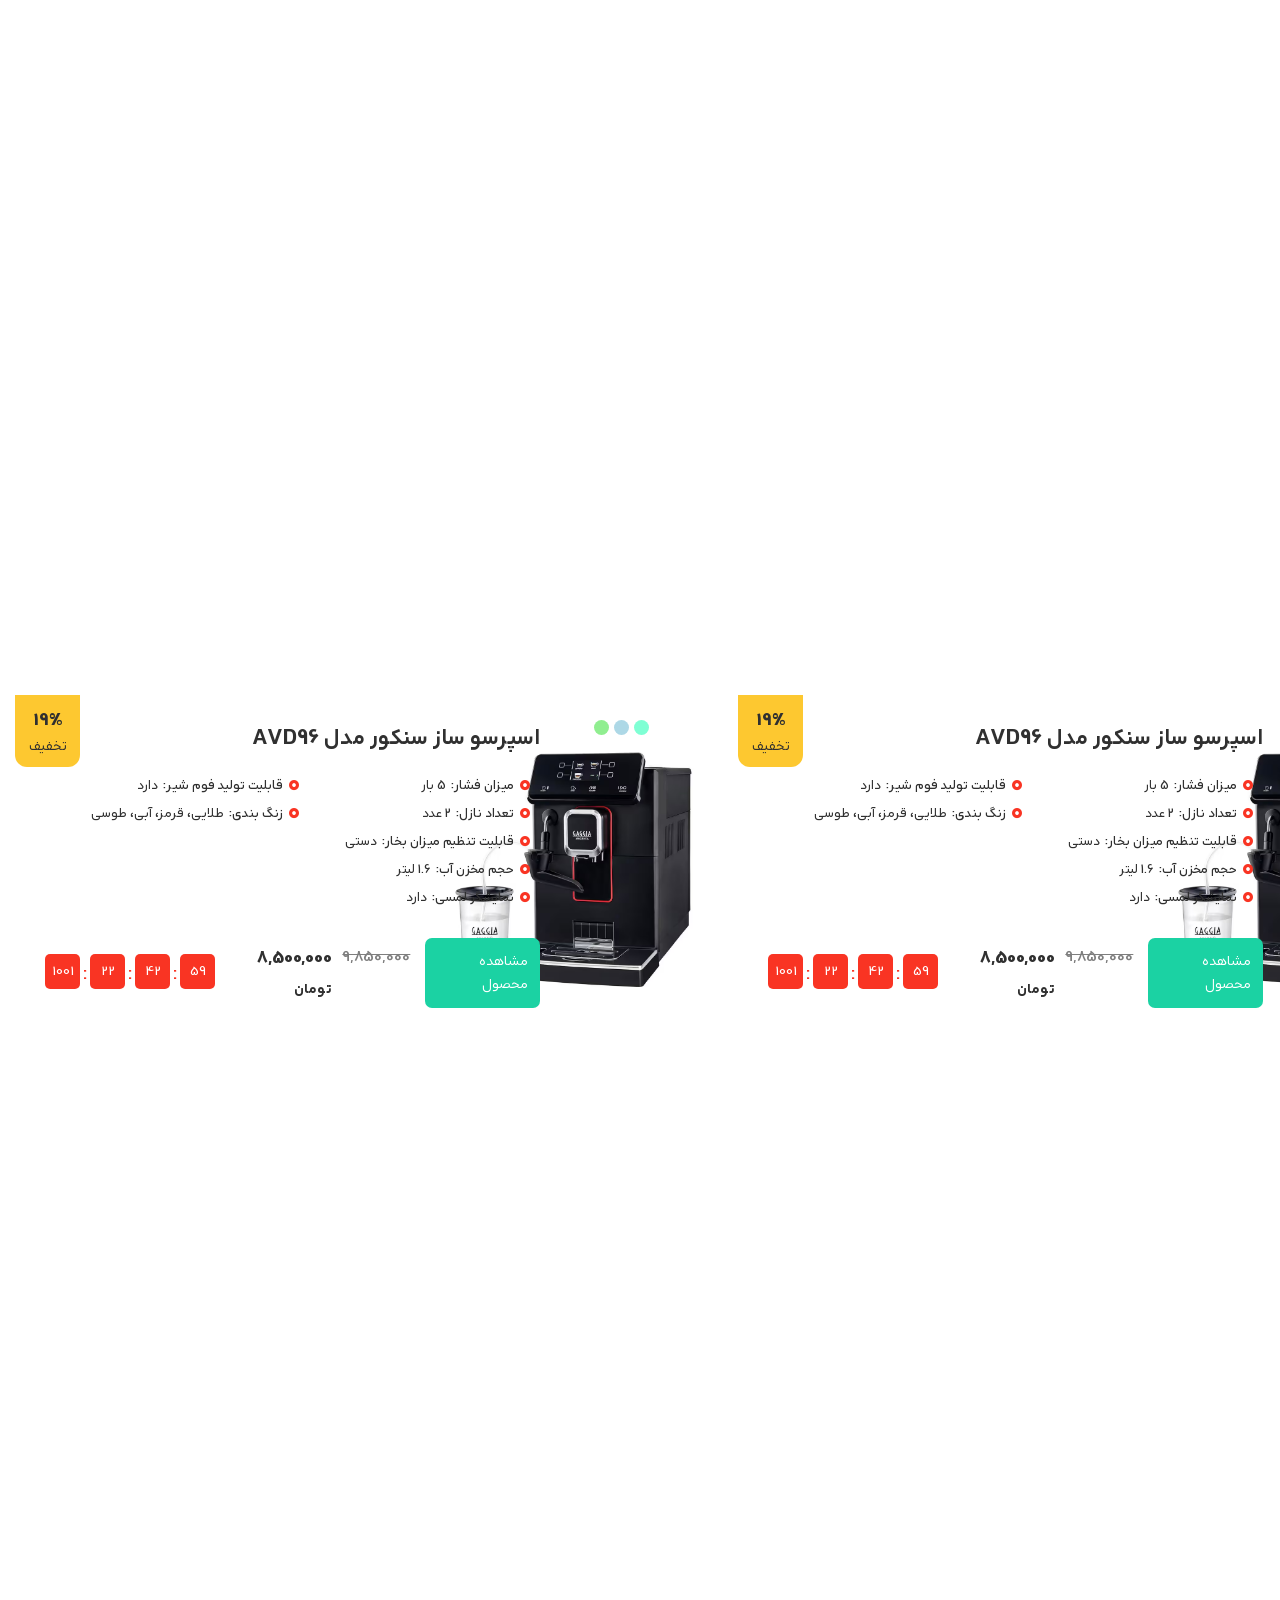
==== commit d0467d58: "add: section service" ====
--- a/index.html
+++ b/index.html
@@ -2169,6 +2169,40 @@
       </div>
     </section>
 
+    <!-- section services -->
+
+    <section class="hero-product">
+      <div class="container">
+        <div class="mprthem-service">
+          <div class="srvice-item">
+            <img src="./img/service/s1.png" alt="" />
+            <b>پرداخت امن مطمئن</b>
+            <span>درگاه پرداخت امن و دارای مجوز اینماد</span>
+          </div>
+          <div class="srvice-item">
+            <img src="./img/service/s2.png" alt="" />
+            <b>ارسال رایگان</b>
+            <span>خرید بالای 2 میلیون تومان</span>
+          </div>
+          <div class="srvice-item">
+            <img src="./img/service/s3.png" alt="" />
+            <b>گارانتی سلامت محصول</b>
+            <span>گارانتی ضمانت محصول</span>
+          </div>
+          <div class="srvice-item">
+            <img src="./img/service/s4.png" alt="" />
+            <b>6 روز ضمانت بازگشت</b>
+            <span>درصورت معیوب بودن کالا</span>
+          </div>
+          <div class="srvice-item">
+            <img src="./img/service/s5.png" alt="" />
+            <b>پشتیبانی آنلاین و تلفنی</b>
+            <span>جهت مشاوره خرید محصول و سوالات</span>
+          </div>
+
+        </div>
+      </div>
+    </section>
     <script src="./js/jquery-3.7.1.min.js"></script>
     <script src="./js/owl.carousel.min.js"></script>
     <script src="./js/main.js"></script>
--- a/style.css
+++ b/style.css
@@ -1319,7 +1319,7 @@
     height: 52px;
     top: 60px;
     color: #fff;
-    transition: all 0.3s ease-out;
+    transition: all 0.5s ease-out;
 }
 .box-brand .owl-carousel .owl-nav button:hover{
     background-color: var(--white_color);
@@ -1341,4 +1341,25 @@
 .box-brand .owl-carousel .owl-nav button.owl-next::before {
     font-family: "Font Awesome 6 Free";
     font-weight: 900;
+}
+.mprthem-service{
+    margin-top: 50px;
+    display: flex;
+    gap: 10px;
+    margin-bottom: 50px;
+}
+.mprthem-service .srvice-item{
+    display: flex;
+    flex-direction: column;
+    flex-grow: 1;
+    text-align: center;
+}
+.mprthem-service .srvice-item img{
+    max-width: 72px;
+    margin: 0 auto 10px;
+}
+.mprthem-service .srvice-item span{
+    font-weight: 300;
+    font-size: 13px;
+    color: #7e7e7e;
 }
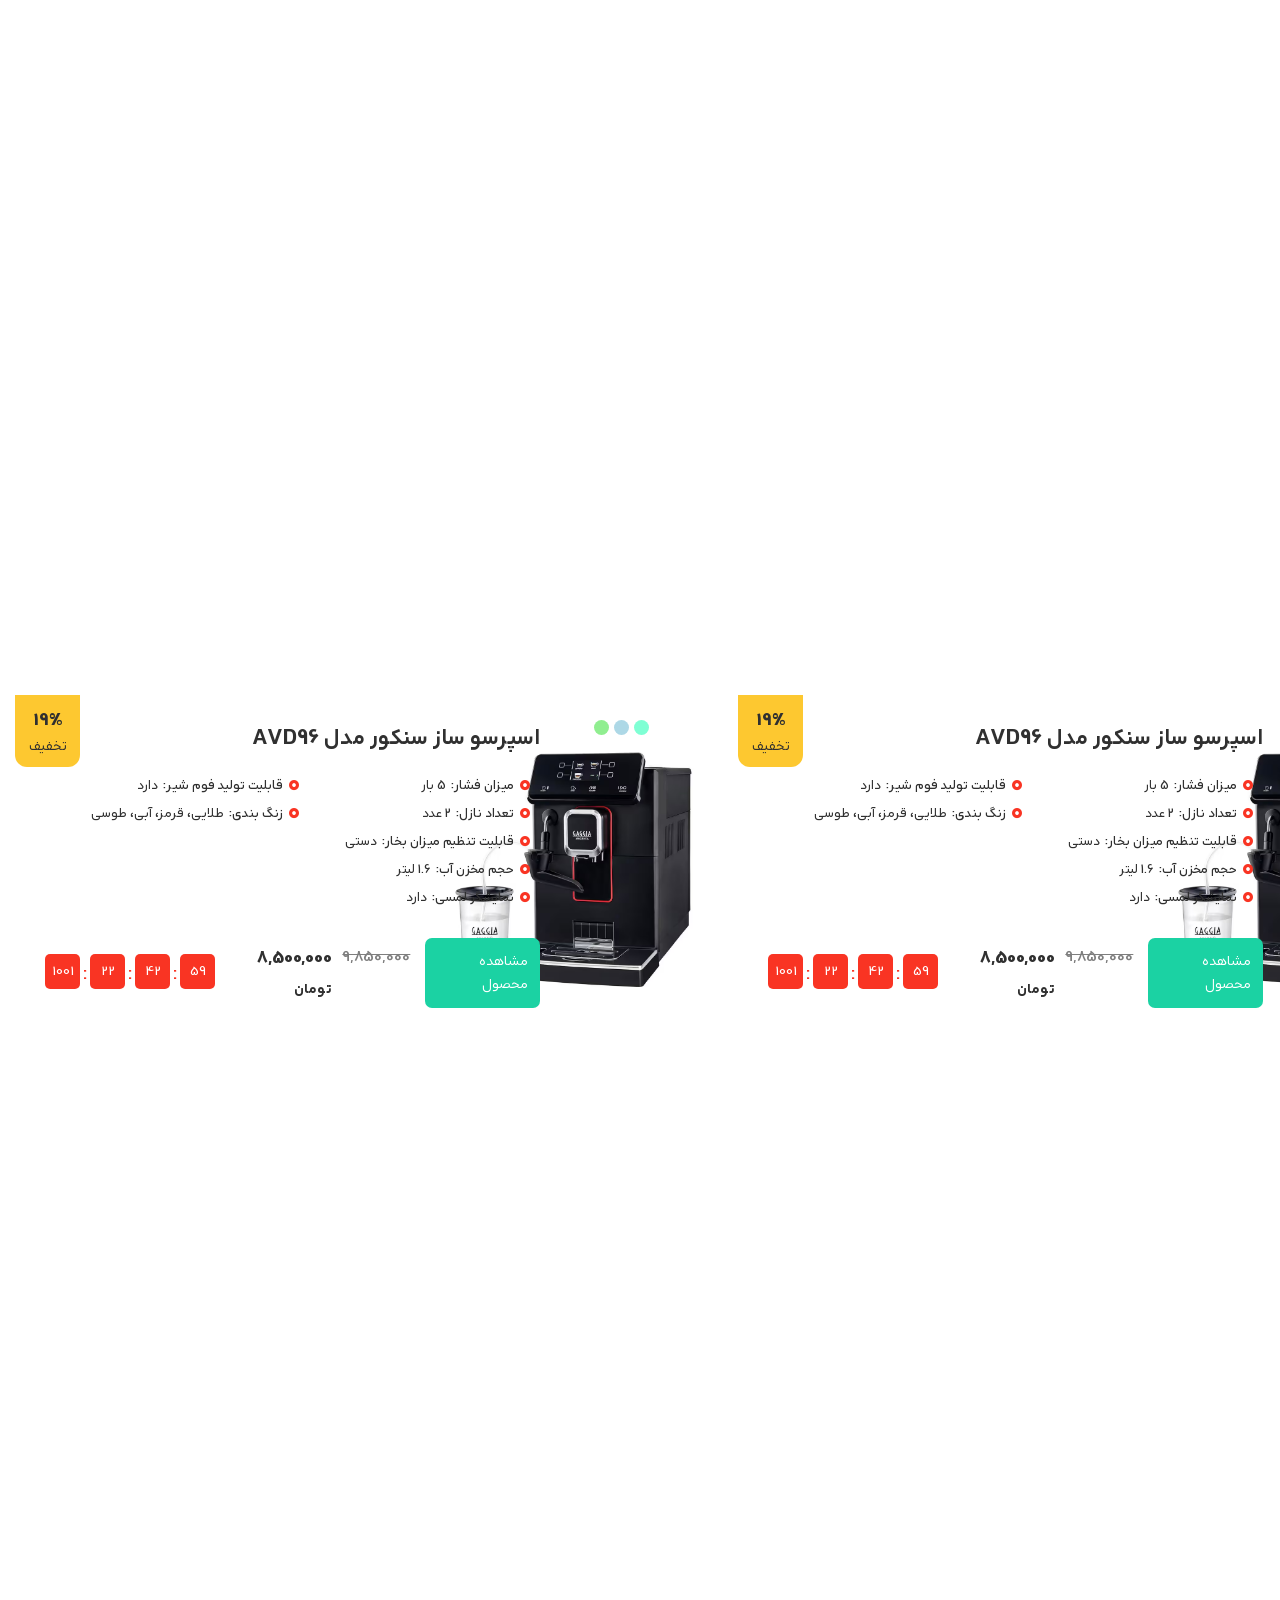
==== commit 88377653: "add: footer section - part 1" ====
--- a/index.html
+++ b/index.html
@@ -2199,10 +2199,90 @@
             <b>پشتیبانی آنلاین و تلفنی</b>
             <span>جهت مشاوره خرید محصول و سوالات</span>
           </div>
-
         </div>
       </div>
     </section>
+    <!-- footer -->
+    <footer>
+      <div class="container">
+        <div class="footer-box">
+          <aside class="footer-widget footer-about">
+            <h3>فروشگاه ما</h3>
+            <div class="f-w-content">
+              طراحان سایت هنگام طراحی قالب سایت معمولا با این موضوع رو برو هستند
+              که محتوای اصلی صفحات آماده نیست. در نتیجه طرح کلی دید درستی به کار
+              فرما نمیدهد. اگر طراح بخواهد دنبال متن های مرتبط بگردد تمرکزش از
+              روی کار اصلی برداشته میشود و اینکار زمان بر خواهد بود. همچنین طراح
+              به دنبال این است که پس از ارایه کار نظر دیگران را در مورد طراحی
+              جویا شود و نمی‌خواهد افراد روی متن های موجود تمرکز کنند.
+            </div>
+          </aside>
+          <aside class="footer-widget">
+            <h3>خدمات مشتریان</h3>
+            <div class="f-w-content">
+              <ul>
+                <li><a href="#" target="_blank">راهنمای خرید</a></li>
+                <li><a href="#" target="_blank">روش های ارسال</a></li>
+                <li><a href="#" target="_blank">پرسش های متداول</a></li>
+                <li><a href="#" target="_blank">حریم خصوصی</a></li>
+                <li><a href="#" target="_blank">شرایط و قوانین</a></li>
+                <li><a href="#" target="_blank">رویه های بازگردانی کالا</a></li>
+              </ul>
+            </div>
+          </aside>
+          <aside class="footer-widget">
+            <h3>دسترسی سریع</h3>
+            <div class="f-w-content">
+              <ul>
+                <li><a href="#" target="_blank">پیگیری سفارش</a></li>
+                <li><a href="#" target="_blank">حساب کاربری</a></li>
+                <li><a href="#" target="_blank">لیست علاقه مندی ها</a></li>
+                <li><a href="#" target="_blank">تماس با ما</a></li>
+                <li><a href="#" target="_blank">درباره ما</a></li>
+              </ul>
+            </div>
+          </aside>
+          <aside class="footer-widget">
+            <h3>مجوزهای فروشگاه</h3>
+            <div class="f-w-content">
+              <img src="./img/per.png" alt="" />
+            </div>
+          </aside>
+        </div>
+        <div class="application">
+          <div class="right">
+            <img src="./img//icon-application.png" alt="" />
+            <p>دانلود اپلیکیشن</p>
+          </div>
+          <div class="left">
+            <a href="#" target="_blank">
+              <img src="./img/app/bazar.svg" alt="" />
+            </a>
+            <a href="#" target="_blank">
+              <img src="./img/app/myket.svg" alt="" />
+            </a>
+            <a href="#" target="_blank">
+              <img src="./img/app/play.svg" alt="" />
+            </a>
+            <a href="#" target="_blank">
+              <img src="./img/app/sibapp.svg" alt="" />
+            </a>
+          </div>
+        </div>
+        <div class="footer-line">
+          <div class="right">
+            پاسخگویی تلفنی به صورت 24 ساعته | شماره تماس: 8896-021 | آدرس
+            ایمیل: info@mprtheme.ir
+          </div>
+          <div class="left">
+            <span
+              >برو بالا
+              <i class="fa fa-chevron-up"></i>
+            </span>
+          </div>
+        </div>
+      </div>
+    </footer>
     <script src="./js/jquery-3.7.1.min.js"></script>
     <script src="./js/owl.carousel.min.js"></script>
     <script src="./js/main.js"></script>
--- a/style.css
+++ b/style.css
@@ -1312,6 +1312,7 @@
 .box-brand .inner-brand .brand-item img {
     max-width: 150px;
 }
+
 .box-brand .owl-carousel .owl-nav button {
     position: absolute;
     background: #f93423;
@@ -1321,45 +1322,140 @@
     color: #fff;
     transition: all 0.5s ease-out;
 }
-.box-brand .owl-carousel .owl-nav button:hover{
+
+.box-brand .owl-carousel .owl-nav button:hover {
     background-color: var(--white_color);
     border: 1px solid var(--red-color);
     color: var(--red-color);
 }
+
 .box-brand .owl-carousel .owl-nav button.owl-prev {
     right: -7.2%;
     border-radius: 50px 0px 0px 50px;
 }
+
 .box-brand .owl-carousel .owl-nav button.owl-next {
     left: -7.2%;
     border-radius: 0px 50px 50px 0px;
 }
+
 .box-brand .owl-carousel .owl-nav button.owl-prev::before {
     font-family: "Font Awesome 6 Free";
     font-weight: 900;
 }
+
 .box-brand .owl-carousel .owl-nav button.owl-next::before {
     font-family: "Font Awesome 6 Free";
     font-weight: 900;
 }
-.mprthem-service{
+
+.mprthem-service {
     margin-top: 50px;
     display: flex;
     gap: 10px;
     margin-bottom: 50px;
 }
-.mprthem-service .srvice-item{
+
+.mprthem-service .srvice-item {
     display: flex;
     flex-direction: column;
     flex-grow: 1;
     text-align: center;
 }
-.mprthem-service .srvice-item img{
+
+.mprthem-service .srvice-item img {
     max-width: 72px;
     margin: 0 auto 10px;
 }
-.mprthem-service .srvice-item span{
+
+.mprthem-service .srvice-item span {
     font-weight: 300;
     font-size: 13px;
     color: #7e7e7e;
+}
+
+footer {
+    border-color: var(--white_color);
+    border: 1px solid #ededed;
+    box-shadow: 0px 0px 10px #ececec;
+    padding-top: 40px;
+}
+
+.footer-box {
+    display: flex;
+    gap: 25px;
+    margin-bottom: 40px;
+}
+
+.footer-box .footer-widget {
+    flex-grow: 1;
+}
+
+.footer-box .footer-widget.footer-about {
+    width: 30%;
+    margin-left: 30px;
+}
+
+.footer-box .footer-widget h3 {
+    font-size: 16px;
+    font-weight: 600;
+    margin-bottom: 15px;
+}
+
+.footer-box .footer-widget .f-w-content {
+    color: #7a7a7a;
+    line-height: 30px;
+    text-align: justify;
+}
+
+.footer-box .footer-widget .f-w-content ul li a {
+    color: #7a7a7a;
+}
+
+.footer-box .footer-widget .f-w-content ul li a:hover {
+    color: var(--red-color);
+}
+
+.application {
+    display: flex;
+    justify-content: space-between;
+    background-color: #f3f4f6;
+    border-radius: 10px;
+    padding: 15px;
+}
+
+.application .right {
+    display: flex;
+    align-items: center;
+    gap: 10px;
+    font-size: 16px;
+    font-weight: 600;
+}
+
+.application .right img {
+    max-width: 45px;
+}
+
+.application .left {
+    display: flex;
+    gap: 20px;
+}
+.application .left a{
+    display: flex;
+}
+.footer-line{
+    display: flex;
+    justify-content: space-between;
+    padding: 20px 0;
+    border-bottom: 1px solid #ddd;
+    color: #7E7E7E;
+}
+.footer-line .left span{
+    border: 1px solid var(--border-color);
+    padding: 6px 13px;
+    border-radius: 7px;
+    display: flex;
+    align-items: center;
+    gap: 7px;
+    cursor: pointer;
 }
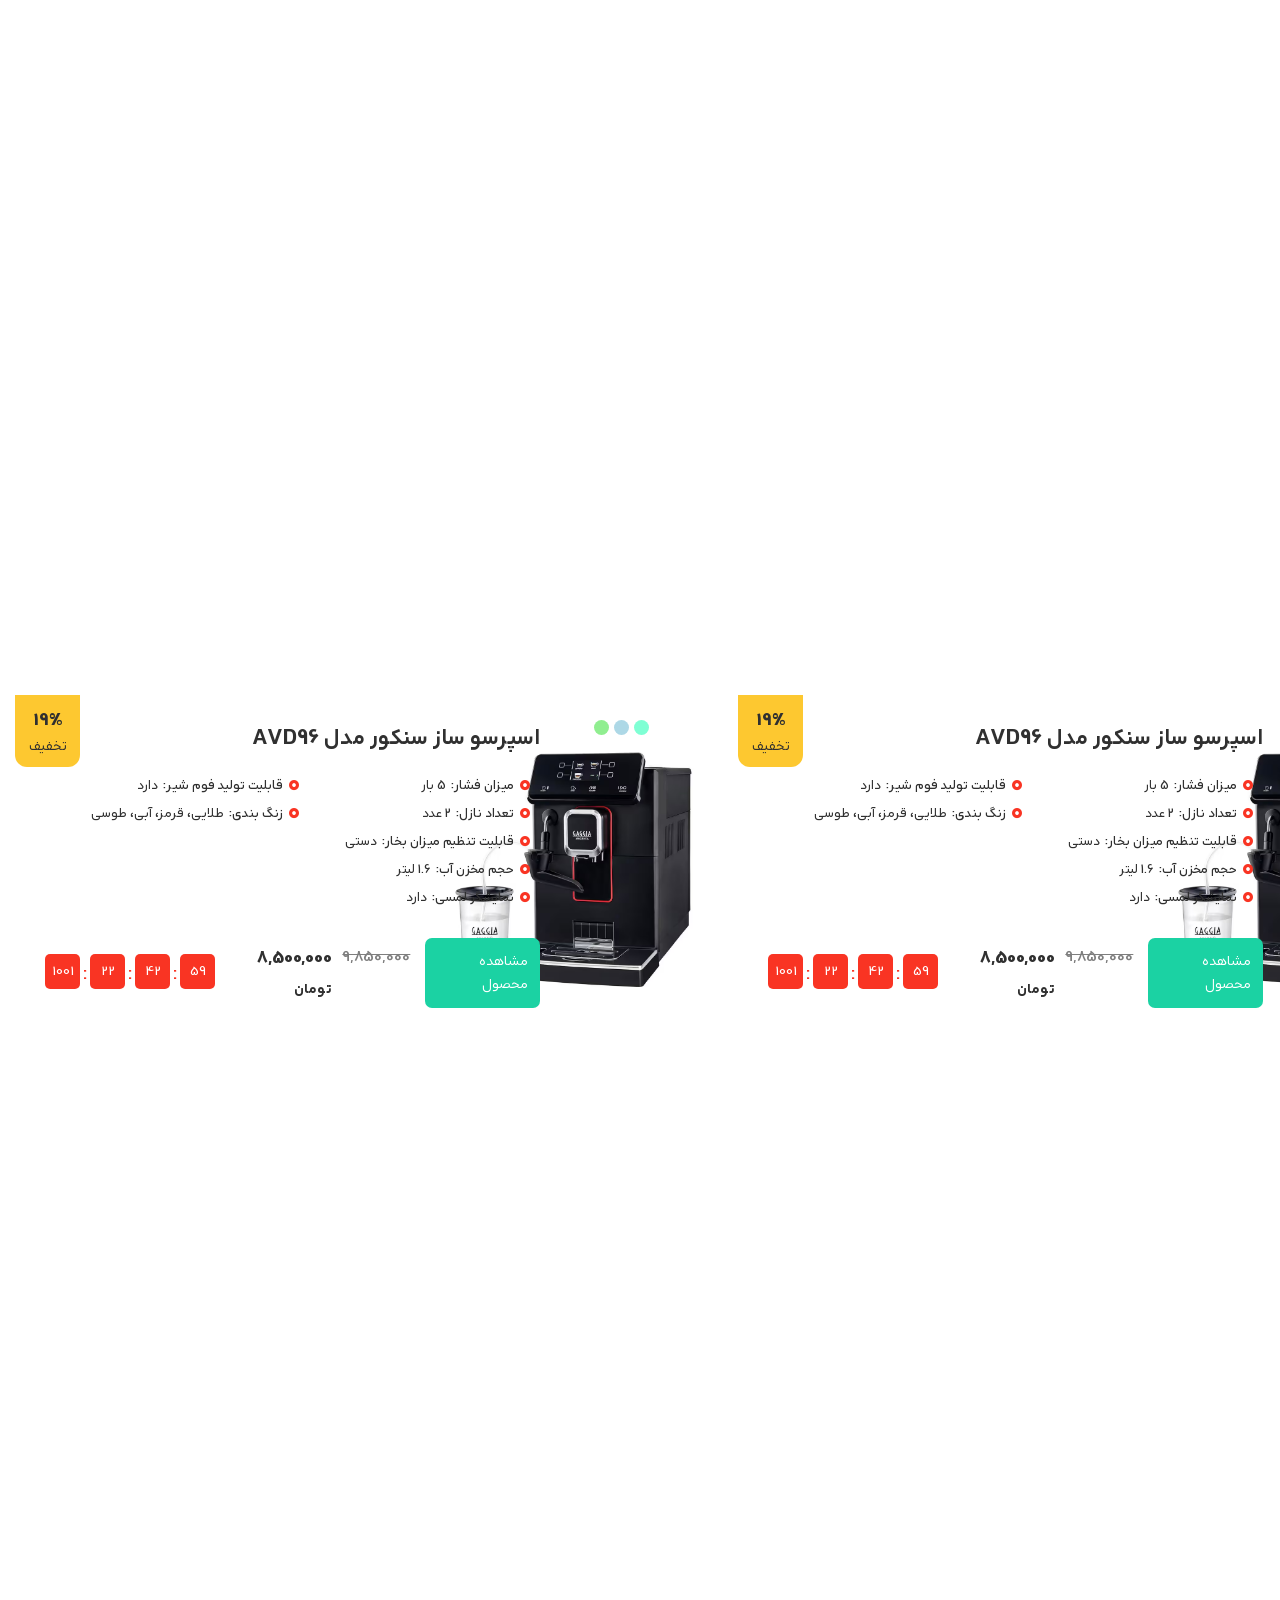
==== commit 315c8e53: "add: footer section - part 2" ====
--- a/index.html
+++ b/index.html
@@ -2271,14 +2271,84 @@
         </div>
         <div class="footer-line">
           <div class="right">
-            پاسخگویی تلفنی به صورت 24 ساعته | شماره تماس: 8896-021 | آدرس
-            ایمیل: info@mprtheme.ir
+            پاسخگویی تلفنی به صورت 24 ساعته | شماره تماس: 8896-021 | آدرس ایمیل:
+            info@mprtheme.ir
           </div>
           <div class="left">
             <span
               >برو بالا
               <i class="fa fa-chevron-up"></i>
             </span>
+          </div>
+        </div>
+        <div class="footer-down">
+          <div class="copy-right">
+            <p>کلیه حقوق این وب سایت متعلق به فروشگاه MPTtheme می باشد</p>
+          </div>
+          <div class="social-footer">
+            <a href="#" target="_blank">
+              <svg
+                width="23"
+                height="23"
+                viewBox="0 0 23 23"
+                fill="none"
+                xmlns="http://www.w3.org/2000/svg"
+              >
+                <path
+                  d="M7 0.5C3.41624 0.5 0.5 3.41624 0.5 7V16C0.5 19.5838 3.41624 22.5 7 22.5H16C19.5838 22.5 22.5 19.5838 22.5 16V7C22.5 3.41624 19.5838 0.5 16 0.5H7ZM7 1.5H16C19.0432 1.5 21.5 3.95676 21.5 7V16C21.5 19.0432 19.0432 21.5 16 21.5H7C3.95676 21.5 1.5 19.0432 1.5 16V7C1.5 3.95676 3.95676 1.5 7 1.5ZM17.5 4.5C16.9477 4.5 16.5 4.94771 16.5 5.5C16.5 6.05229 16.9477 6.5 17.5 6.5C18.0523 6.5 18.5 6.05229 18.5 5.5C18.5 4.94771 18.0523 4.5 17.5 4.5ZM11.5 6C8.46836 6 6 8.46836 6 11.5C6 14.5316 8.46836 17 11.5 17C14.5316 17 17 14.5316 17 11.5C17 8.46836 14.5316 6 11.5 6ZM11.5 7C13.9912 7 16 9.00879 16 11.5C16 13.9912 13.9912 16 11.5 16C9.00879 16 7 13.9912 7 11.5C7 9.00879 9.00879 7 11.5 7Z"
+                  fill="#7E7E7E"
+                />
+              </svg>
+            </a>
+            <a href="#" target="_blank">
+              <svg
+                width="25"
+                height="25"
+                viewBox="0 0 25 25"
+                fill="none"
+                xmlns="http://www.w3.org/2000/svg"
+              >
+                <g clip-path="url(#clip0_1193_1341)">
+                  <path
+                    d="M17.1095 2.73438C14.1193 2.73438 11.6876 5.16601 11.6876 8.15625C11.6876 8.33594 11.7325 8.51172 11.7501 8.6875C8.05286 8.33398 4.78332 6.55274 2.56262 3.82812C2.4591 3.69727 2.29895 3.62695 2.13098 3.63867C1.96496 3.65039 1.81652 3.74609 1.73449 3.89062C1.2677 4.69336 1.00012 5.61719 1.00012 6.60938C1.00012 7.81054 1.42981 8.91015 2.09387 9.8125C1.96496 9.75586 1.82434 9.72461 1.70324 9.65625C1.54895 9.57422 1.3634 9.57812 1.21301 9.66797C1.06262 9.75781 0.970819 9.91993 0.968869 10.0938V10.1562C0.968869 11.998 1.92199 13.5977 3.32824 14.5781C3.31262 14.5762 3.29699 14.582 3.28137 14.5781C3.10949 14.5488 2.93566 14.6094 2.82043 14.7402C2.7052 14.8711 2.66809 15.0527 2.71887 15.2188C3.27747 16.9551 4.70325 18.2812 6.46887 18.7656C5.06262 19.6016 3.43176 20.0938 1.672 20.0938C1.29114 20.0938 0.925904 20.0742 0.562624 20.0312C0.328249 20 0.103639 20.1367 0.0255143 20.3594C-0.0545657 20.582 0.0333293 20.8301 0.234499 20.9531C2.49036 22.4004 5.16809 23.25 8.047 23.25C12.713 23.25 16.3732 21.3008 18.8283 18.5156C21.2833 15.7305 22.5626 12.1133 22.5626 8.73438C22.5626 8.59179 22.5509 8.45312 22.547 8.3125C23.463 7.61133 24.2814 6.78906 24.922 5.82812C25.049 5.64258 25.0353 5.39453 24.8888 5.22265C24.7443 5.05078 24.5001 4.99804 24.297 5.09375C24.0392 5.20899 23.7384 5.22071 23.4689 5.3125C23.8243 4.83789 24.129 4.32617 24.3126 3.75C24.3751 3.55273 24.3068 3.33594 24.1447 3.20703C23.9825 3.08008 23.756 3.06445 23.5783 3.17188C22.7247 3.67773 21.7794 4.03321 20.7814 4.25C19.8126 3.34375 18.5372 2.73438 17.1095 2.73438ZM17.1095 3.73438C18.3849 3.73438 19.5372 4.27929 20.3439 5.14062C20.465 5.26562 20.6427 5.31836 20.8126 5.28125C21.465 5.15234 22.0841 4.96289 22.6876 4.71875C22.34 5.1875 21.9103 5.58789 21.4064 5.89062C21.1779 6.00196 21.0704 6.26562 21.1544 6.50586C21.2364 6.74414 21.4864 6.88281 21.7345 6.82812C22.2345 6.76758 22.6798 6.56446 23.1564 6.4375C22.7286 6.90039 22.2599 7.31836 21.7501 7.6875C21.6115 7.78906 21.5353 7.95312 21.547 8.125C21.5548 8.32812 21.5626 8.52929 21.5626 8.73438C21.5626 11.8594 20.3634 15.252 18.0782 17.8438C15.7931 20.4355 12.4376 22.25 8.047 22.25C6.05286 22.25 4.17004 21.8086 2.46887 21.0312C4.57824 20.8691 6.52356 20.123 8.09387 18.8906C8.25794 18.7598 8.32239 18.541 8.25598 18.3418C8.18958 18.1426 8.00598 18.0059 7.797 18C6.14856 17.9707 4.7677 17.0117 4.03137 15.6562C4.05871 15.6562 4.08215 15.6562 4.10949 15.6562C4.60363 15.6562 5.09191 15.5938 5.54699 15.4688C5.76574 15.4043 5.91613 15.2012 5.90832 14.9727C5.90052 14.7441 5.7384 14.5488 5.51574 14.5C3.73645 14.1406 2.40246 12.6914 2.09387 10.8906C2.59777 11.0645 3.1134 11.2012 3.67199 11.2188C3.90051 11.2324 4.10754 11.0898 4.17785 10.873C4.24817 10.6562 4.16223 10.418 3.96887 10.2969C2.78137 9.50196 2.00012 8.14844 2.00012 6.60938C2.00012 6.03906 2.14856 5.51562 2.34387 5.01562C4.84387 7.75976 8.34387 9.58203 12.297 9.78125C12.4532 9.78906 12.6056 9.72461 12.7072 9.60547C12.8087 9.48437 12.8478 9.32422 12.8126 9.17188C12.7365 8.84765 12.6876 8.5039 12.6876 8.15625C12.6876 5.70703 14.6603 3.73438 17.1095 3.73438Z"
+                    fill="#7E7E7E"
+                  />
+                </g>
+                <defs>
+                  <clipPath id="clip0_1193_1341">
+                    <rect width="25" height="25" fill="white" />
+                  </clipPath>
+                </defs>
+              </svg>
+            </a>
+            <a href="#" target="_blank">
+              <svg
+                width="25"
+                height="25"
+                viewBox="0 0 25 25"
+                fill="none"
+                xmlns="http://www.w3.org/2000/svg"
+              >
+                <path
+                  d="M12.2012 4.5C8.90039 4.5 5.80078 4.75 4.15039 5.09961C3.05078 5.34961 2.09961 6.09961 1.90039 7.25C1.70117 8.44922 1.5 10.25 1.5 12.5C1.5 14.75 1.69922 16.5 1.94922 17.75C2.15039 18.8496 3.09961 19.6504 4.19922 19.9004C5.95118 20.25 8.94922 20.5 12.25 20.5C15.5508 20.5 18.5488 20.25 20.2988 19.9004C21.4004 19.6504 22.3496 18.9004 22.5488 17.75C22.75 16.5 23 14.7012 23.0488 12.4512C23.0488 10.2012 22.7988 8.40039 22.5488 7.15039C22.3496 6.05078 21.4004 5.25 20.2988 5C18.5488 4.75 15.5 4.5 12.2012 4.5ZM12.2012 5.5C15.8008 5.5 18.6992 5.79883 20.0996 6.04883C20.8496 6.25 21.4492 6.75 21.5488 7.40039C21.8496 9 22.0488 10.7012 22.0488 12.4512C22 14.5996 21.75 16.3496 21.5488 17.5996C21.4004 18.5488 20.4004 18.8496 20.0996 18.9512C18.2988 19.3008 15.2988 19.5488 12.2988 19.5488C9.29883 19.5488 6.25 19.3496 4.5 18.9512C3.75 18.75 3.15039 18.25 3.05078 17.5996C2.65039 16.1992 2.5 14.3496 2.5 12.5C2.5 10.1992 2.70117 8.50001 2.90039 7.45118C3.05078 6.50001 4.09961 6.19922 4.34961 6.09962C6 5.75001 9.05078 5.5 12.2012 5.5ZM9.5 8.5V16.5L16.5 12.5L9.5 8.5ZM10.5 10.2012L14.5 12.5L10.5 14.7988V10.2012Z"
+                  fill="#7E7E7E"
+                />
+              </svg>
+            </a>
+            <a href="#" target="_blank">
+              <svg
+                width="25"
+                height="25"
+                viewBox="0 0 25 25"
+                fill="none"
+                xmlns="http://www.w3.org/2000/svg"
+              >
+                <path
+                  d="M7.90324 1.3586C6.20704 1.31542 4.66102 2.46495 4.26453 4.18351L3.68674 6.68595C5.29819 4.05887 8.07194 2.32584 11.1391 2.02897L8.63668 1.45117C8.39117 1.39447 8.14556 1.36476 7.90324 1.3586ZM12.5002 3.64538C7.61944 3.64538 3.64604 7.61878 3.64604 12.4995C3.64604 17.3803 7.61944 21.3537 12.5002 21.3537C17.381 21.3537 21.3544 17.3803 21.3544 12.4995C21.3544 7.61878 17.381 3.64538 12.5002 3.64538ZM18.3138 3.68607C20.9409 5.29753 22.6739 8.07127 22.9708 11.1385L23.5486 8.63602C24.0022 6.67195 22.7803 4.71699 20.8162 4.26387L18.3138 3.68607ZM12.5002 5.20788C16.5365 5.20788 19.7919 8.46321 19.7919 12.4995C19.7919 16.5359 16.5365 19.7912 12.5002 19.7912C8.46387 19.7912 5.20854 16.5359 5.20854 12.4995C5.20854 8.46321 8.46387 5.20788 12.5002 5.20788ZM10.5359 7.13354C9.52912 7.13354 8.71298 7.94968 8.71298 8.95645C8.71298 9.96322 9.52912 10.7794 10.5359 10.7794C11.5427 10.7794 12.3588 9.96322 12.3588 8.95645C12.3588 7.94968 11.5427 7.13354 10.5359 7.13354ZM16.0433 8.71231C15.0365 8.71231 14.2204 9.52846 14.2204 10.5352C14.2204 11.542 15.0365 12.3581 16.0433 12.3581C17.0501 12.3581 17.8662 11.542 17.8662 10.5352C17.8662 9.52846 17.0501 8.71231 16.0433 8.71231ZM12.5002 11.4589C12.1208 11.4472 11.765 11.6429 11.5718 11.9697C11.3786 12.2965 11.3786 12.7026 11.5718 13.0294C11.765 13.3562 12.1208 13.5519 12.5002 13.5402C12.8797 13.5519 13.2354 13.3562 13.4286 13.0294C13.6218 12.7026 13.6218 12.2965 13.4286 11.9697C13.2354 11.6429 12.8797 11.4472 12.5002 11.4589ZM8.95712 12.6409C7.95035 12.6409 7.1342 13.4571 7.1342 14.4639C7.1342 15.4706 7.95035 16.2868 8.95712 16.2868C9.96389 16.2868 10.78 15.4706 10.78 14.4639C10.78 13.4571 9.96389 12.6409 8.95712 12.6409ZM2.02963 13.8616L1.45183 16.3641C0.998708 18.3281 2.22011 20.2826 4.18417 20.7362L6.68661 21.314C4.06005 19.7026 2.3265 16.9288 2.02963 13.8616ZM14.4645 14.2197C13.4577 14.2197 12.6416 15.0359 12.6416 16.0426C12.6416 17.0494 13.4577 17.8655 14.4645 17.8655C15.4713 17.8655 16.2874 17.0494 16.2874 16.0426C16.2874 15.0359 15.4713 14.2197 14.4645 14.2197ZM21.3147 18.3131C19.7032 20.9397 16.9295 22.6732 13.8623 22.9701L16.3647 23.5479C18.3288 24.001 20.2833 22.7796 20.7369 20.8156L21.3147 18.3131Z"
+                  fill="#7E7E7E"
+                />
+              </svg>
+            </a>
           </div>
         </div>
       </div>
--- a/style.css
+++ b/style.css
@@ -1458,4 +1458,17 @@
     align-items: center;
     gap: 7px;
     cursor: pointer;
+}
+.footer-down{
+    display: flex;
+    justify-content: space-between;
+    color: #7e7e7e;
+    padding: 20px 0;
+}
+.footer-down .social-footer{
+    display: flex;
+    gap: 20px;
+}
+.footer-down .social-footer a{
+    display: flex;
 }
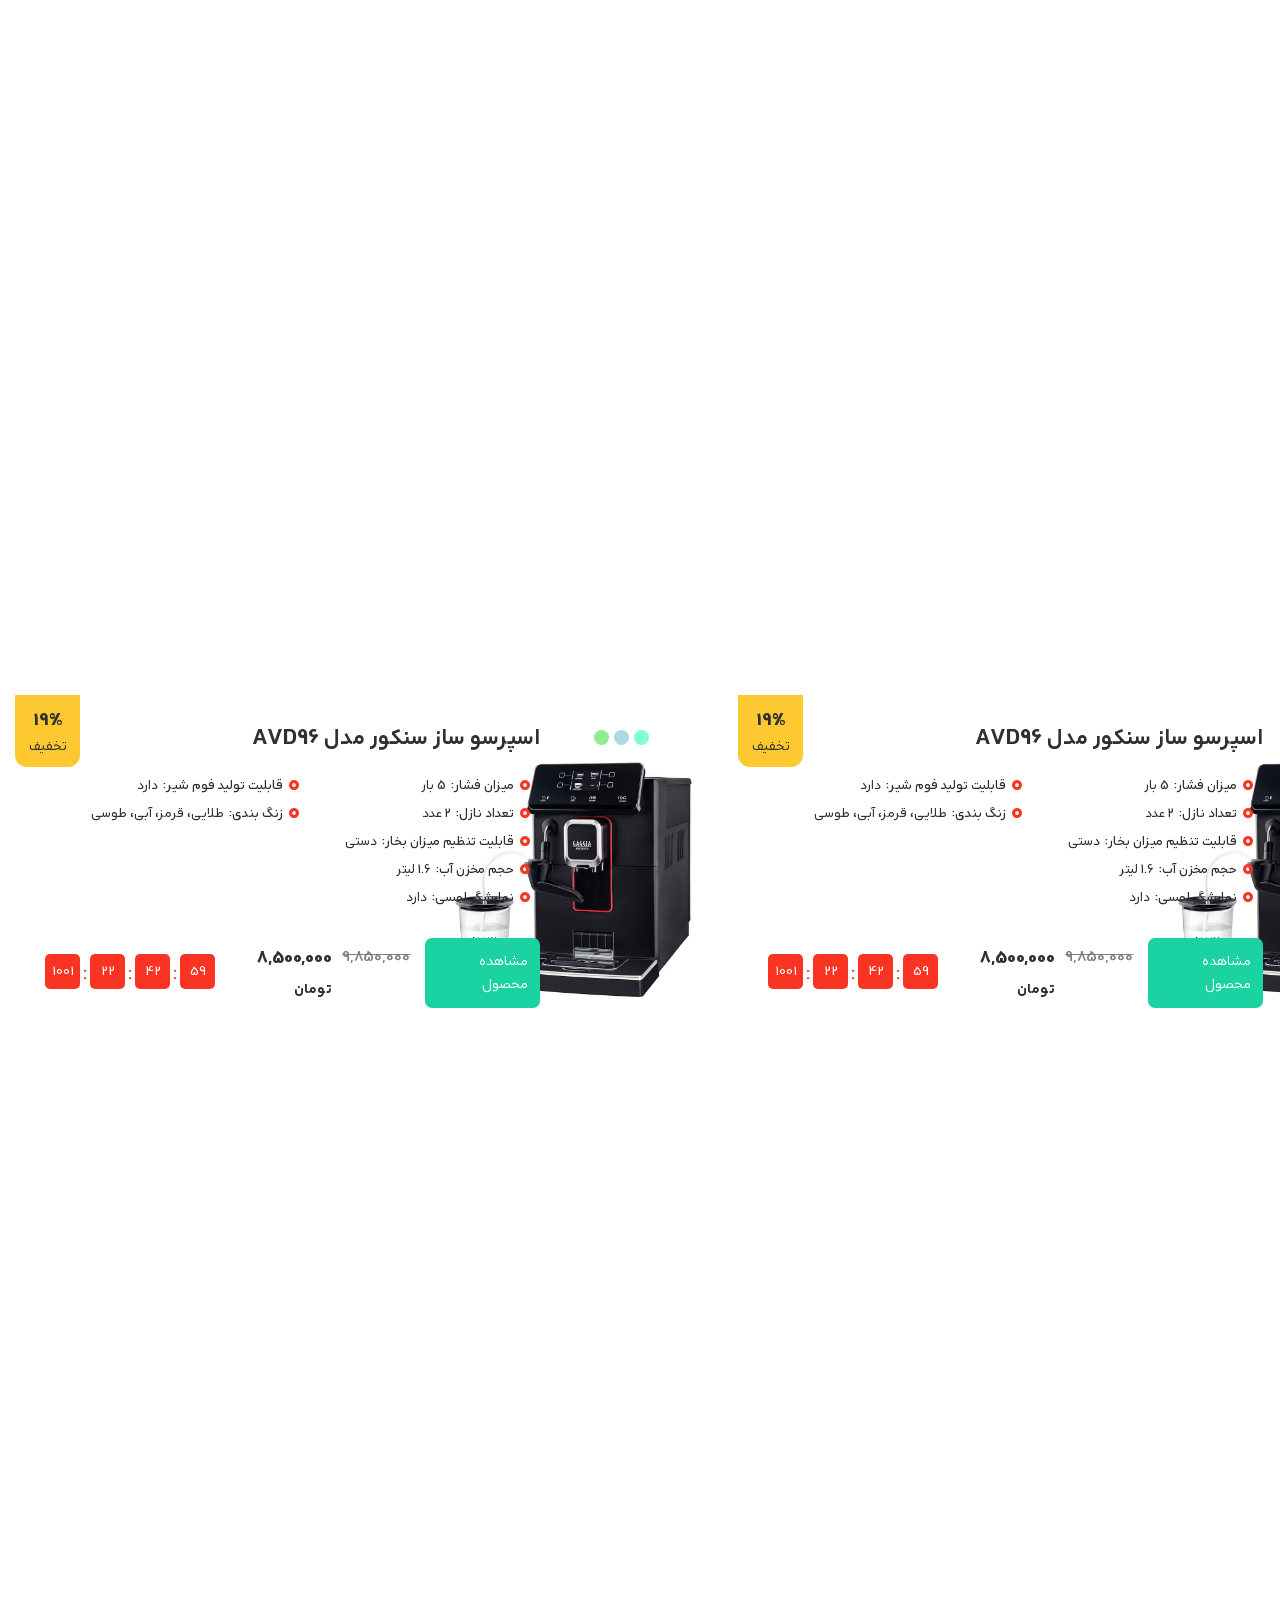
==== commit 3ae1f1d8: "add:404 page" ====
--- a/index.html
+++ b/index.html
@@ -15,6 +15,7 @@
         <div class="container">
           <div class="top-header">
             <div class="t-h-right">
+              <span class="bullet-notice"></span>
               <span
                 >محصولات جدید: لباس های مجلسی شارژ شد یک سر به بخش لباس های
                 مجلسی بزنید</span
@@ -300,11 +301,36 @@
           </nav>
           <div class="register-btn">
             <i class="far fa-circle-user"></i>
-            <span>ورود/ثبت نام</span>
+            <span id="btn_modal_login">ورود/ثبت نام</span>
           </div>
         </section>
       </div>
     </header>
+    <!-- The Modal -->
+    <div id="modal_login" class="modal">
+      <!-- Modal content -->
+      <div class="modal-content">
+        <div class="form-login-mprtheme">
+          <i class="fa-solid fa-xmark close"></i>
+          <div class="logo">
+            <a href="#"> <img src="img/logo.png" /></a>
+          </div>
+          <form class="register-form">
+            <input type="email" placeholder="آدرس ایمیل" />
+            <input type="password" placeholder="رمز عبور" />
+            <button>ثبت نام</button>
+            <p class="message">حساب کاربری دارید؟ <a href="#">وارد شوید</a></p>
+          </form>
+          <form class="login-form">
+            <input type="text" placeholder="آدرس ایمیل یا نام کاربری" />
+            <input type="password" placeholder="پسورد" />
+            <button>ورود</button>
+            <p class="message">کاربری جدید هستید؟ <a href="#">ثبت نام</a></p>
+          </form>
+        </div>
+      </div>
+    </div>
+
     <!-- slider -->
     <div class="container">
       <section class="main-slider">
--- a/style.css
+++ b/style.css
@@ -1,9 +1,3 @@
-* {
-    padding: 0;
-    margin: 0;
-    box-sizing: border-box;
-}
-
 @font-face {
     font-family: 'arad';
     src: url('./assets/fonts/arad.woff2') format('woff2');
@@ -11,29 +5,125 @@
     font-display: swap;
 }
 
+*,
+*::before,
+*::after {
+    padding: 0;
+    margin: 0;
+    box-sizing: border-box;
+}
+
 :root {
-    --red-color: #f93423;
-    --text-color: #303030;
-    --white_color: #fff;
+    --color-red: #f93423;
+    --color-green: #1BD2A3;
+    --color-white: #fff;
+    --color-black: #000;
+    --color-text: #303030;
+    --color-border: #ddd;
+    --color-gray: #7e7e7e;
+    --color-gray-dark: #7a7a7a;
+    --color-gray-light: #95A5A6;
+    --color-surface: #f3f4f6;
+    --color-surface-alt: #f7f7f8;
+    --color-surface-soft: #ECF0F1;
+    --color-overlay: #D7DBE2;
+    --color-input: #f2f2f2;
+    --color-input-icon: #a0a0a0;
+    --color-discount: #fdc830;
+    --color-dot-active: #f2f2ff;
+    --color-modal-bg: #fefefe;
+    --color-close-hover: #aaa;
+    --color-text-darker: #161A1D;
+    --color-text-button: #161A1DE7;
+    --color-divider: #333;
+    --color-text-link: #666;
+    --color-text-faint: #b3b3b3;
+    --color-border-soft: #eaeaea;
+    --color-border-light: #ededed;
+    --color-shadow-bg: #ececec;
+    --color-price-dark: #313131;
+    --color-price-toman: #4d4d4d;
     --font-family: 'arad';
-    --green-color: #1BD2A3;
-    --border-color: #ddd;
-    --black-color: #000;
+    --font-size-xs: 12px;
+    --font-size-sm: 13px;
+    --font-size-base: 14px;
+    --font-size-lg: 18px;
+    --radius-xs: 5px;
+    --radius-sm: 7px;
+    --radius-md: 10px;
+    --radius-lg: 15px;
+    --radius-pill: 50%;
+    --shadow-card: 0px 0px 10px 5px #00000008;
+    --shadow-card-top: 0px 5px 10px 5px #00000008;
+    --shadow-header: 0px 4px 10px 0px #0000000d;
+    --shadow-brand: 0px 4px 90px 0px #d3d3d333;
+    --shadow-blog-title: 4px 4px 25px 0px #38383840;
+    --shadow-amazing: 17px 17px 40px 0px #e5383b12;
+    --shadow-insta: 0px 4px 40px 0px #E5383B12;
+    --transition-base: all 0.2s ease-in-out;
+    --transition-slow: all 0.3s ease-in-out;
+    --transition-brand: all 0.5s ease-out;
 }
 
 body {
     direction: rtl;
-    font-size: 14px;
+    font-size: var(--font-size-base);
     text-align: right;
-    color: var(--text-color);
+    color: var(--color-text);
     font-family: var(--font-family);
     font-weight: 400;
 }
 
+input,
+button,
+textarea,
+select,
+optgroup,
+option {
+    font-family: var(--font-family);
+}
+
+button,
+input[type="submit"] {
+    border: none;
+}
+
+input[type="date"],
+input[type="email"],
+input[type="number"],
+input[type="password"],
+input[type="search"],
+input[type="tel"],
+input[type="text"],
+input[type="time"],
+input[type="url"],
+textarea {
+    background: #fff;
+    border: 1px solid #E6E6E6;
+    border-radius: 8px;
+    width: 100%;
+    padding: 8px;
+    height: 48px;
+    font-family: var(--font-family);
+}
+
+.button {
+    background: #f93423;
+    color: #fff;
+    padding: 8px 15px;
+    border-radius: 5px;
+    display: inline-flex;
+    justify-content: center;
+    gap: 4px;
+    align-items: center;
+    cursor: pointer;
+    transition: all .2s ease-in-out;
+}
+
 a {
-    transition: all 0.2s ease-in-out;
+    transition: var(--transition-base);
     text-decoration: none;
-    color: var(--text-color);
+    color: var(--color-text);
 }
 
 img {
@@ -45,38 +135,64 @@
     list-style: none;
 }
 
+
+/* ================================================
+   Layout: Container
+   ================================================ */
 .container {
     width: 1440px;
     margin: auto;
 }
 
+
+/* ================================================
+   Header
+   ================================================ */
 .header {
-    background-color: var(--white_color);
-    box-shadow: 0px 4px 10px 0px #0000000d;
+    background-color: var(--color-white);
+    box-shadow: var(--shadow-header);
     margin-bottom: 20px;
 }
 
+/* --- Top header --- */
 .top-header {
     display: flex;
     justify-content: space-between;
     align-items: center;
     padding: 7px 0;
-    color: #7e7e7e;
-    font-size: 13px;
+    color: var(--color-gray);
+    font-size: var(--font-size-sm);
     font-weight: 350;
 }
 
+.top-header .t-h-right .bullet-notice {
+    width: 8px;
+    height: 8px;
+    background-color: var(--color-green);
+    display: inline-block;
+    border-radius: 50%;
+    margin-left: 6px;
+    animation: on-off 1s infinite;
+}
+
+@keyframes on-off {
+    50% {
+        opacity: 0;
+    }
+}
+
 .top-header .t-h-left .contact-header {
-    color: var(--red-color);
+    color: var(--color-red);
     padding-right: 20px;
     font-weight: 450;
 }
 
 .top-header .t-h-left .contact-header i {
-    font-size: 18px;
+    font-size: var(--font-size-lg);
     padding-right: 6px;
 }
 
+/* --- Main header --- */
 .main-header {
     display: flex;
     justify-content: space-between;
@@ -112,10 +228,10 @@
 }
 
 .main-header .m-h-right .search-main form input[type="search"] {
-    background-color: #f3f4f6;
-    border-radius: 7px;
+    background-color: var(--color-surface);
+    border-radius: var(--radius-sm);
     font-family: var(--font-family);
-    font-size: 13px;
+    font-size: var(--font-size-sm);
     padding: 15px 50px 15px 15px;
     width: 100%;
     border: none;
@@ -127,7 +243,7 @@
     top: 15px;
     font-size: 20px;
     background-color: transparent;
-    color: #a0a0a0;
+    color: var(--color-input-icon);
     border: none;
     cursor: pointer;
 }
@@ -136,32 +252,31 @@
     display: flex;
     align-items: center;
     gap: 20px;
-
 }
 
 .main-header .m-h-left .cart-btn-header a {
-    background-color: var(--green-color);
-    color: var(--white_color);
+    background-color: var(--color-green);
+    color: var(--color-white);
     text-decoration: none;
     padding: 14px;
-    border-radius: 7px;
+    border-radius: var(--radius-sm);
     display: flex;
 }
 
 .main-header .m-h-left .cart-btn-header a .cart-btn-text {
     font-weight: 450;
-    border-left: 1px solid var(--white_color);
+    border-left: 1px solid var(--color-white);
     padding-left: 15px;
     margin-left: 15px;
 }
 
 .m-h-left .favorite-btn-header a {
-    color: var(--text-color);
+    color: var(--color-text);
     text-decoration: none;
     padding: 13px;
-    border-radius: 7px;
-    display: flex;
-    border: 1PX solid #7e7e7e;
+    border-radius: var(--radius-sm);
+    display: flex;
+    border: 1px solid var(--color-gray);
 }
 
 .m-h-left .favorite-btn-header a i {
@@ -169,6 +284,7 @@
     margin-left: 8px;
 }
 
+/* --- Down header / Menu --- */
 .down-header {
     display: flex;
     justify-content: space-between;
@@ -181,13 +297,13 @@
 }
 
 .main-menu .megamenu-box {
-    border-left: 1px dotted #333;
+    border-left: 1px dotted var(--color-divider);
     padding-left: 20px;
     margin-left: 9px;
 }
 
 .megamenu-box .t-m {
-    color: #161A1D;
+    color: var(--color-text-darker);
     font-weight: 450;
 }
 
@@ -203,26 +319,26 @@
 
 .main-menu .menu-header ul li a {
     text-decoration: none;
-    color: #7e7e7e;
+    color: var(--color-gray);
     font-weight: 350;
     padding: 14px 0;
 }
 
 .main-menu .menu-header>ul>li>a:hover {
-    border-bottom: 1px solid var(--red-color);
+    border-bottom: 1px solid var(--color-red);
 }
 
 .main-menu .menu-header ul li ul {
     position: absolute;
     top: 25px;
     right: 0;
-    background-color: var(--white_color);
-    border: 1px solid var(--border-color);
+    background-color: var(--color-white);
+    border: 1px solid var(--color-border);
     padding: 7px 0;
     width: 200px;
     visibility: hidden;
     opacity: 0;
-    transition: all 0.2s ease-in-out;
+    transition: var(--transition-base);
     z-index: 99;
 }
 
@@ -235,17 +351,16 @@
 .main-menu .menu-header ul li ul li a {
     padding: 7px 14px;
     display: block;
-    font-size: 13px;
-
+    font-size: var(--font-size-sm);
 }
 
 .main-menu .menu-header ul li ul li a:hover {
-    color: var(--red-color);
+    color: var(--color-red);
     font-weight: 450;
 }
 
 .register-btn {
-    color: #161A1DE7;
+    color: var(--color-text-button);
     display: flex;
     align-items: center;
     gap: 5px;
@@ -256,6 +371,7 @@
     font-size: 20px;
 }
 
+/* --- Mega menu --- */
 .hm-mega-menu {
     position: relative;
 }
@@ -270,14 +386,14 @@
 
 .hm-mega-menu>ul {
     position: absolute;
-    background-color: var(--white_color);
-    border: 1px solid var(--border-color);
+    background-color: var(--color-white);
+    border: 1px solid var(--color-border);
     top: 25px;
     right: 0;
     width: 222px;
     visibility: hidden;
     opacity: 0;
-    transition: all 0.2s ease-in-out;
+    transition: var(--transition-base);
     z-index: 99;
 }
 
@@ -294,12 +410,12 @@
 }
 
 .hm-mega-menu>ul>li:hover {
-    background-color: #f7f7f8;
+    background-color: var(--color-surface-alt);
 }
 
 .hm-mega-menu>ul>li:hover>a,
 .hm-mega-menu>ul>li:hover>i {
-    color: var(--red-color)
+    color: var(--color-red);
 }
 
 .hm-mega-menu>ul>li>a {
@@ -319,18 +435,18 @@
 
 .hm-mega-menu>ul>li>ul {
     position: absolute;
-    background-color: var(--white_color);
-    border: 1px solid var(--border-color);
+    background-color: var(--color-white);
+    border: 1px solid var(--color-border);
     top: 0;
     right: 100%;
     width: 1215px;
     height: 100%;
     display: flex;
     padding: 12px;
-    border-right: 2px solid var(--border-color);
+    border-right: 2px solid var(--color-border);
     visibility: hidden;
     opacity: 0;
-    transition: all 0.2s ease-in-out;
+    transition: var(--transition-base);
 }
 
 .hm-mega-menu>ul>li>ul>li {
@@ -339,47 +455,46 @@
 
 .hm-mega-menu>ul>li>ul>li>a {
     font-weight: 550;
-    color: var(--black-color);
-    border-right: 3px solid var(--red-color);
+    color: var(--color-black);
+    border-right: 3px solid var(--color-red);
     padding-right: 5px;
     margin-bottom: 7px;
     display: inline-block;
 }
 
 .hm-mega-menu>ul>li>ul>li>ul li a {
-    color: #666;
-    font-size: 12px;
+    color: var(--color-text-link);
+    font-size: var(--font-size-xs);
     font-weight: 400;
     padding: 4px 0;
     display: block;
 }
 
 .hm-mega-menu>ul>li>ul>li>ul li a:hover {
-    color: var(--red-color);
+    color: var(--color-red);
     font-weight: 450;
 }
 
-/* slider style */
+
+/* ================================================
+   Main Slider
+   ================================================ */
 .main-slider {
     margin-bottom: 50px;
 }
 
 .main-slider .owl-stage-outer {
-    border-radius: 15px;
+    border-radius: var(--radius-lg);
 }
 
 .main-slider .owl-theme .owl-dots {
     position: absolute;
     bottom: 0;
-
-}
-
-.main-slider .owl-theme .owl-dots {
     width: 100%;
 }
 
 .main-slider .owl-theme .owl-dots button.owl-dot span {
-    background-color: var(--black-color);
+    background-color: var(--color-black);
     opacity: 0.3;
     width: 7px;
     height: 7px;
@@ -387,7 +502,7 @@
 }
 
 .main-slider .owl-theme .owl-dots button.active span {
-    background-color: var(--white_color);
+    background-color: var(--color-white);
     opacity: 1;
     width: 18px;
 }
@@ -396,15 +511,15 @@
     position: absolute;
     bottom: 35px;
     right: 80px;
-    background-color: var(--white_color);
+    background-color: var(--color-white);
     width: 35px;
     height: 35px;
-    border-radius: 50%;
+    border-radius: var(--radius-pill);
     display: flex;
     justify-content: center;
     align-items: center;
     opacity: 0;
-    transition: all 0.2s ease-in-out;
+    transition: var(--transition-base);
 }
 
 .main-slider:hover .owl-carousel .owl-nav button {
@@ -412,8 +527,8 @@
 }
 
 .main-slider .owl-carousel .owl-nav button:hover {
-    background-color: var(--white_color);
-    color: var(--black-color);
+    background-color: var(--color-white);
+    color: var(--color-black);
 }
 
 .main-slider .owl-carousel .owl-nav button.owl-prev {
@@ -424,59 +539,76 @@
     right: 80px;
 }
 
+
+/* ================================================
+   Section Title
+   ================================================ */
 .title-pro h4 {
-    font-size: 18px;
+    font-size: var(--font-size-lg);
     font-weight: 450;
-    border-bottom: 1px solid var(--red-color);
+    border-bottom: 1px solid var(--color-red);
     margin-bottom: 32px;
     display: inline-block;
     padding-bottom: 14px;
 }
 
+
+/* ================================================
+   Products (Hero)
+   ================================================ */
 .hero-prodct {
     margin-bottom: 50px;
 }
 
 .hero-prodct .product-item {
-    background-color: var(--white_color);
-    border-radius: 15px;
-    box-shadow: 0px 0px 10px 5px #00000008;
+    background-color: var(--color-white);
+    border-radius: var(--radius-lg);
+    box-shadow: var(--shadow-card);
     margin: 13px 8px;
     padding: 10px 15px 15px;
 }
 
-.hero-prodct .product-item .color-dis {
+/* --- Color tooltip (مشترک با special-box) --- */
+.hero-prodct .product-item .color-dis,
+.special-box .special-item .color {
     display: flex;
     justify-content: space-between;
     align-items: center;
     margin-top: 10px;
-    align-items: center;
-}
-
-.hero-prodct .product-item .color-dis .color ul li {
+}
+
+.special-box .special-item .color {
+    justify-content: center;
+    margin-bottom: 10px;
+}
+
+.hero-prodct .product-item .color-dis .color ul li,
+.special-box .special-item .color ul li {
     float: right;
 }
 
-.hero-prodct .product-item .color-dis .color ul li span {
+.hero-prodct .product-item .color-dis .color ul li span,
+.special-box .special-item .color ul li span {
     width: 15px;
     height: 15px;
-    border-radius: 50%;
+    border-radius: var(--radius-pill);
     float: right;
-    border-radius: 50%;
     margin-left: 5px;
     position: relative;
 }
 
-.hero-prodct .product-item .color-dis .color ul li span:hover>b {
+.hero-prodct .product-item .color-dis .color ul li span:hover>b,
+.special-box .special-item .color ul li span:hover>b {
     visibility: visible;
     opacity: 1;
     bottom: 17px;
 }
 
-.hero-prodct .product-item .color-dis .color ul li span b {
-    background-color: var(--text-color);
-    color: var(--white_color);
-    font-size: 13px;
+.hero-prodct .product-item .color-dis .color ul li span b,
+.special-box .special-item .color ul li span b {
+    background-color: var(--color-text);
+    color: var(--color-white);
+    font-size: var(--font-size-sm);
     font-weight: 100;
     border-radius: 4px;
     padding: 2px 4px;
@@ -485,14 +617,14 @@
     right: -10px;
     visibility: hidden;
     opacity: 0;
-    transition: all 0.2s ease-in-out;
+    transition: var(--transition-base);
 }
 
 .hero-prodct .product-item .color-dis .discount {
-    background-color: var(--red-color);
-    color: var(--white_color);
+    background-color: var(--color-red);
+    color: var(--color-white);
     padding: 0 3px;
-    border-radius: 5px;
+    border-radius: var(--radius-xs);
 }
 
 .hero-prodct .product-item figure a {
@@ -511,9 +643,9 @@
 }
 
 .hero-prodct .product-item h2 a {
-    font-size: 14px;
+    font-size: var(--font-size-base);
     font-weight: 450;
-    color: var(--text-color);
+    color: var(--color-text);
 }
 
 .hero-prodct .product-item .down {
@@ -524,7 +656,7 @@
 }
 
 .hero-prodct .product-item .down .addtocart_button a {
-    color: var(--green-color);
+    color: var(--color-green);
     font-size: 34px;
     display: flex;
 }
@@ -538,20 +670,19 @@
 }
 
 .hero-prodct .product-item .down .price del {
-    color: #7e7e7e;
+    color: var(--color-gray);
 }
 
 .hero-prodct .product-item .down .price ins {
-    font-size: 18px;
-    color: #313131;
+    font-size: var(--font-size-lg);
+    color: var(--color-price-dark);
     font-weight: 720;
     text-decoration: none;
-
 }
 
 .hero-prodct .product-item .down .price ins span {
-    font-size: 12px;
-    color: #4d4d4d;
+    font-size: var(--font-size-xs);
+    color: var(--color-price-toman);
     font-weight: 500;
     display: block;
     position: absolute;
@@ -560,10 +691,11 @@
     left: -25px;
 }
 
+/* --- Amazing slider --- */
 .hero-prodct .amazing-slider {
-    background-color: var(--red-color);
-    border-radius: 15px;
-    box-shadow: 17px 17px 40px 0px #e5383b12;
+    background-color: var(--color-red);
+    border-radius: var(--radius-lg);
+    box-shadow: var(--shadow-amazing);
 }
 
 .hero-prodct .amazing-slider .amazing-thumbnail img {
@@ -576,7 +708,7 @@
 }
 
 .amazing-slider .amazing-btn a {
-    background-color: var(--white_color);
+    background-color: var(--color-white);
     border-radius: 24px;
     padding: 13px 29px;
     display: inline-flex;
@@ -584,33 +716,48 @@
 }
 
 .amazing-slider .amazing-btn a i {
-    font-size: 13px;
+    font-size: var(--font-size-sm);
     margin-right: 3px;
 }
 
-.amazing-product .countdown-timer {
+
+/* 
+================================================
+   Countdown Timer (مشترک: amazing + special)
+================================================ 
+*/
+.amazing-product .countdown-timer,
+.special-box .special-item .det-special .down .countdown-timer {
     display: flex;
     flex-direction: row-reverse;
     justify-content: center;
 }
 
-.amazing-product .countdown-timer .number {
-    background-color: var(--red-color);
-    color: var(--white_color);
+.amazing-product .countdown-timer .number,
+.special-box .special-item .det-special .down .number {
+    background-color: var(--color-red);
+    color: var(--color-white);
     width: 35px;
     height: 35px;
     display: flex;
     justify-content: center;
     align-items: center;
-    border-radius: 5px;
-}
-
-.amazing-product .countdown-timer span.dot {
-    color: var(--red-color);
+    border-radius: var(--radius-xs);
+}
+
+.amazing-product .countdown-timer span.dot,
+.special-box .special-item .det-special .down .countdown-timer span.dot {
+    color: var(--color-red);
     font-size: 24px;
     margin: 0 2px;
 }
 
+
+/* 
+================================================
+   Poster
+================================================
+*/
 .poster {
     display: flex;
     justify-content: space-between;
@@ -619,9 +766,15 @@
 }
 
 .poster img {
-    border-radius: 15px;
-}
-
+    border-radius: var(--radius-lg);
+}
+
+
+/* 
+================================================
+   Special Box
+================================================ 
+*/
 .hero-special {
     margin-bottom: 50px;
 }
@@ -629,12 +782,11 @@
 .special-box {
     position: relative;
     padding: 0 30px 50px 0;
-
 }
 
 .special-box:before {
     content: "";
-    background-color: var(--red-color);
+    background-color: var(--color-red);
     width: 22%;
     position: absolute;
     top: 0;
@@ -646,7 +798,7 @@
 
 .special-box:after {
     content: "";
-    background-color: var(--red-color);
+    background-color: var(--color-red);
     width: 38%;
     position: absolute;
     top: 0;
@@ -658,18 +810,17 @@
 }
 
 .special-box h4 {
-    font-size: 18px;
-    color: var(--white_color);
+    font-size: var(--font-size-lg);
+    color: var(--color-white);
     font-weight: 480;
     padding: 25px 0;
-
 }
 
 .special-box .owl-stage-outer {
-    background-color: var(--white_color);
-    border: 1px solid #eaeaea;
-    box-shadow: 0px 5px 10px 5px #00000008;
-    border-radius: 10px;
+    background-color: var(--color-white);
+    border: 1px solid var(--color-border-soft);
+    box-shadow: var(--shadow-card-top);
+    border-radius: var(--radius-md);
     width: 71%;
 }
 
@@ -686,47 +837,6 @@
 
 .special-box .special-item figure a img {
     max-width: 247px;
-}
-
-.special-box .special-item .color {
-    display: flex;
-    justify-content: center;
-    margin-bottom: 10px;
-}
-
-.special-box .special-item .color ul li {
-    float: right;
-}
-
-.special-box .special-item .color ul li span {
-    width: 15px;
-    height: 15px;
-    border-radius: 50%;
-    float: right;
-    border-radius: 50%;
-    margin-left: 5px;
-    position: relative;
-}
-
-.special-box .special-item .color ul li span:hover>b {
-    visibility: visible;
-    opacity: 1;
-    bottom: 17px;
-}
-
-.special-box .special-item .color ul li span b {
-    background-color: var(--text-color);
-    color: var(--white_color);
-    font-size: 13px;
-    font-weight: 100;
-    border-radius: 4px;
-    padding: 2px 4px;
-    position: absolute;
-    bottom: 10px;
-    right: -10px;
-    visibility: hidden;
-    opacity: 0;
-    transition: all 0.2s ease-in-out;
 }
 
 .special-box .special-item .det-special h2 {
@@ -745,7 +855,7 @@
     max-height: 144px;
     flex-wrap: wrap;
     overflow: hidden;
-    font-size: 13px;
+    font-size: var(--font-size-sm);
     font-weight: 450;
     gap: 7px 0;
     margin: 0 10px 30px 0;
@@ -761,7 +871,7 @@
 }
 
 .special-box .special-item .det-special .addition-product .property-iten i {
-    color: var(--red-color);
+    color: var(--color-red);
     font-size: 10px;
     margin-left: 3px;
 }
@@ -773,37 +883,36 @@
 }
 
 .special-box .special-item .det-special .down a {
-    background-color: var(--green-color);
-    color: var(--white_color);
+    background-color: var(--color-green);
+    color: var(--color-white);
     padding: 12px;
-    border-radius: 7px;
+    border-radius: var(--radius-sm);
 }
 
 .special-box .special-item .det-special .down .price {
     display: flex;
     gap: 10px;
-
 }
 
 .special-box .special-item .det-special .down .price del {
-    color: #7e7e7e;
+    color: var(--color-gray);
     font-size: 16px;
     font-weight: 500;
 }
 
 .special-box .special-item .det-special .down .price ins {
-    font-size: 18px;
+    font-size: var(--font-size-lg);
     font-weight: 700;
     text-decoration: none;
 }
 
 .special-box .special-item .det-special .down .price ins span {
-    font-size: 14px;
+    font-size: var(--font-size-base);
 }
 
 .special-box .special-item .discount {
     position: absolute;
-    background-color: #fdc830;
+    background-color: var(--color-discount);
     left: 15px;
     top: 0;
     width: 65px;
@@ -815,33 +924,11 @@
 
 .special-box .special-item .discount b {
     display: block;
-    font-size: 18px;
+    font-size: var(--font-size-lg);
     font-weight: 700;
 }
 
-.special-box .special-item .det-special .down .countdown-timer {
-    display: flex;
-    flex-direction: row-reverse;
-    justify-content: center;
-}
-
-.special-box .special-item .det-special .down .number {
-    background-color: var(--red-color);
-    color: var(--white_color);
-    width: 35px;
-    height: 35px;
-    display: flex;
-    justify-content: center;
-    align-items: center;
-    border-radius: 5px;
-}
-
-.special-box .special-item .det-special .down .countdown-timer span.dot {
-    color: var(--red-color);
-    font-size: 24px;
-    margin: 0 2px;
-}
-
+/* --- Special slider --- */
 .special-box .special-slider {
     display: flex;
     justify-content: space-between;
@@ -859,18 +946,19 @@
 }
 
 .special-box .special-slider .owl-dot {
-    background-color: #f2f2ff;
-    border-radius: 10px;
+    background-color: var(--color-dot-active);
+    border-radius: var(--radius-md);
     padding: 10px;
     width: 95%;
     text-align: right;
-    transition: all 0.2s ease-in-out;
+    transition: var(--transition-base);
 }
 
 .special-box .special-slider .owl-dot button {
     font-family: var(--font-family);
     background-color: transparent;
     border: none;
+    cursor: pointer;
 }
 
 .special-box .special-slider .owl-dot .list-special {
@@ -879,22 +967,18 @@
     gap: 10px;
 }
 
-.special-box .special-slider .owl-dot button {
-    cursor: pointer;
-}
-
 .special-box .special-slider .owl-dots .active {
-    background-color: var(--red-color);
+    background-color: var(--color-red);
     width: 100%;
 }
 
 .special-box .special-slider .active .list-special b {
-    color: var(--white_color);
+    color: var(--color-white);
 }
 
 .special-box .special-slider .list-special figure {
-    background-color: var(--white_color);
-    border-radius: 10px;
+    background-color: var(--color-white);
+    border-radius: var(--radius-md);
     padding: 7px 7px 0;
 }
 
@@ -910,6 +994,12 @@
     font-weight: 600;
 }
 
+
+/* 
+================================================
+   Best Sellers
+================================================ 
+*/
 .hero-sell {
     margin-bottom: 50px;
 }
@@ -921,8 +1011,8 @@
 }
 
 .box-sell .best-sell {
-    background: var(--red-color);
-    border-radius: 15px;
+    background: var(--color-red);
+    border-radius: var(--radius-lg);
     padding: 15px 24px 30px;
     width: 275px;
     position: relative;
@@ -932,7 +1022,7 @@
 .box-sell .best-sell .head {
     display: flex;
     justify-content: space-between;
-    color: var(--white_color);
+    color: var(--color-white);
 }
 
 .box-sell .best-sell .head div {
@@ -942,13 +1032,13 @@
 }
 
 .box-sell .best-sell .head span {
-    font-size: 18px;
+    font-size: var(--font-size-lg);
     font-weight: 450;
 }
 
 .box-sell .best-sell figure {
-    border-radius: 50%;
-    background: var(--white_color);
+    border-radius: var(--radius-pill);
+    background: var(--color-white);
     width: 170px;
     height: 170px;
     margin: 25px auto;
@@ -988,33 +1078,32 @@
 }
 
 .box-sell .best-sell h2 a {
-    font-size: 14px;
-    color: var(--white_color);
+    font-size: var(--font-size-base);
+    color: var(--color-white);
     font-weight: 450;
 }
 
 .box-sell .best-sell .price {
     display: flex;
     gap: 10px;
-    color: var(--white_color);
+    color: var(--color-white);
     justify-content: space-between;
     margin: 13px 0;
-    ;
 }
 
 .box-sell .best-sell .price del {
-    font-size: 14px;
+    font-size: var(--font-size-base);
     font-weight: 400;
 }
 
 .box-sell .best-sell .price ins {
-    font-size: 18px;
+    font-size: var(--font-size-lg);
     font-weight: 700;
     text-decoration: none;
 }
 
 .box-sell .best-sell .price ins span {
-    font-size: 14px;
+    font-size: var(--font-size-base);
 }
 
 .box-sell .best-sell .add-cart {
@@ -1025,12 +1114,13 @@
 
 .box-sell .best-sell .add-cart i {
     font-size: 40px;
-    background: var(--white_color);
-    color: var(--red-color);
-    border-radius: 50%;
-    border: 12px solid var(--white_color);
-}
-
+    background: var(--color-white);
+    color: var(--color-red);
+    border-radius: var(--radius-pill);
+    border: 12px solid var(--color-white);
+}
+
+/* --- Other sells --- */
 .other-sell {
     display: flex;
     flex-wrap: wrap;
@@ -1039,17 +1129,17 @@
 }
 
 .other-sell .product-item {
-    background: var(--white_color);
-    box-shadow: 0px 0px 10px 5px #00000008;
-    border-radius: 15px;
+    background: var(--color-white);
+    box-shadow: var(--shadow-card);
+    border-radius: var(--radius-lg);
     padding: 15px;
     flex-grow: 1;
     height: 125px;
 }
 
 .other-sell .product-item:hover .down .number {
-    background: var(--red-color);
-    color: var(--white_color);
+    background: var(--color-red);
+    color: var(--color-white);
 }
 
 .other-sell .product-item figure {
@@ -1069,7 +1159,7 @@
 }
 
 .other-sell .product-item h2 a {
-    font-size: 14px;
+    font-size: var(--font-size-base);
     font-weight: 450;
 }
 
@@ -1081,17 +1171,17 @@
 }
 
 .other-sell .product-item .down .number {
-    background: #ECF0F1;
+    background: var(--color-surface-soft);
     width: 32px;
     height: 32px;
-    border-radius: 50%;
+    border-radius: var(--radius-pill);
     display: flex;
     justify-content: center;
     align-items: center;
-    color: #95A5A6;
+    color: var(--color-gray-light);
     font-size: 16px;
     font-weight: 500;
-    transition: all .2s ease-in-out;
+    transition: var(--transition-base);
 }
 
 .other-sell .product-item .down .price {
@@ -1103,19 +1193,19 @@
 }
 
 .other-sell .product-item .down .price del {
-    color: #7E7E7E;
+    color: var(--color-gray);
 }
 
 .other-sell .product-item .down .price ins {
-    color: var(--text-color);
-    font-size: 18px;
+    color: var(--color-text);
+    font-size: var(--font-size-lg);
     font-weight: 725;
     text-decoration: none;
 }
 
 .other-sell .product-item .down .price ins span {
-    font-size: 12px;
-    color: #D7DBE2;
+    font-size: var(--font-size-xs);
+    color: var(--color-overlay);
     font-weight: 500;
     rotate: 270deg;
     display: block;
@@ -1124,6 +1214,12 @@
     left: -25px;
 }
 
+
+/* 
+================================================
+   Blog
+================================================ 
+*/
 .hero-blog {
     margin-bottom: 50px;
 }
@@ -1134,6 +1230,7 @@
     gap: 12.5px;
 }
 
+/* --- Big post --- */
 .box-blog .big-post {
     width: 41%;
     position: relative;
@@ -1141,20 +1238,19 @@
 
 .box-blog .big-post:hover img {
     transform: scale(1.1);
-
 }
 
 .box-blog .big-post a figure {
     overflow: hidden;
-    border-radius: 15px;
+    border-radius: var(--radius-lg);
 }
 
 .box-blog .big-post a figure img {
     width: 588px;
     height: 300px;
     object-fit: cover;
-    border-radius: 15px;
-    transition: all 0.3s ease-in-out;
+    border-radius: var(--radius-lg);
+    transition: var(--transition-slow);
 }
 
 .box-blog .big-post a .title {
@@ -1164,11 +1260,11 @@
 }
 
 .box-blog .big-post a .title h2 {
-    background-color: var(--white_color);
+    background-color: var(--color-white);
     font-weight: 450;
-    box-shadow: 4px 4px 25px 0px #38383840;
+    box-shadow: var(--shadow-blog-title);
     border-radius: 6px;
-    font-size: 14px;
+    font-size: var(--font-size-base);
     padding: 10px;
     width: 85%;
     margin: auto;
@@ -1178,12 +1274,13 @@
 }
 
 .box-blog .big-post a .title h2 i {
-    background-color: var(--green-color);
+    background-color: var(--color-green);
     padding: 12px;
-    color: var(--white_color);
-    border-radius: 5px;
-}
-
+    color: var(--color-white);
+    border-radius: var(--radius-xs);
+}
+
+/* --- Small posts --- */
 .box-blog .small-post {
     display: flex;
     justify-content: space-between;
@@ -1194,38 +1291,36 @@
 
 .box-blog .small-post .post-item {
     width: 49%;
-    background-color: var(--white_color);
-    box-shadow: 0px 0px 10px 5px #00000008;
-    border-radius: 10px;
+    background-color: var(--color-white);
+    box-shadow: var(--shadow-card);
+    border-radius: var(--radius-md);
     height: 145px;
     padding: 10px;
 }
 
 .box-blog .small-post .post-item:hover img {
     transform: scale(1.1);
-
-}
-
+}
 
 .box-blog .small-post .post-item a figure {
     float: right;
     margin-left: 10px;
     overflow: hidden;
-    border-radius: 15px;
+    border-radius: var(--radius-lg);
 }
 
 .box-blog .small-post .post-item figure img {
     width: 125px;
     height: 125px;
-    border-radius: 10px;
+    border-radius: var(--radius-md);
     object-fit: cover;
-    transition: all 0.3s ease-in-out;
+    transition: var(--transition-slow);
 }
 
 .box-blog .small-post .post-item a h2 {
     font-weight: 450;
     line-height: 23px;
-    font-size: 14px;
+    font-size: var(--font-size-base);
     margin-top: 15px;
     height: 65px;
 }
@@ -1237,24 +1332,30 @@
 }
 
 .box-blog .small-post .post-item a .down span {
-    color: #7e7e7e;
-    font-size: 13px;
+    color: var(--color-gray);
+    font-size: var(--font-size-sm);
     font-weight: 300;
 }
 
 .box-blog .small-post .post-item a .down i {
-    background-color: var(--green-color);
-    color: var(--white_color);
+    background-color: var(--color-green);
+    color: var(--color-white);
     padding: 12px;
-    border-radius: 5px;
+    border-radius: var(--radius-xs);
     margin-left: 5px;
 }
 
+
+/*
+================================================
+   Instagram Box
+================================================ 
+*/
 .box-insta {
     display: flex;
-    background: #F93423;
-    box-shadow: 0px 4px 40px 0px #E5383B12;
-    border-radius: 15px;
+    background: var(--color-red);
+    box-shadow: var(--shadow-insta);
+    border-radius: var(--radius-lg);
     padding: 10px 0;
     margin-bottom: 50px;
 }
@@ -1275,26 +1376,32 @@
 }
 
 .box-insta .product-item figure img {
-    border-radius: 15px;
-}
-
+    border-radius: var(--radius-lg);
+}
+
+
+/*
+================================================
+   Brands
+================================================ 
+*/
 .title-brand {
     text-align: center;
 }
 
 .title-brand h4 {
-    background-color: var(--red-color);
-    color: var(--white_color);
+    background-color: var(--color-red);
+    color: var(--color-white);
     display: inline-block;
     border-radius: 30px 30px 0 0;
     padding: 15px 30px;
-    font-size: 18px;
+    font-size: var(--font-size-lg);
 }
 
 .box-brand {
-    background-color: var(--white_color);
-    border-radius: 15px;
-    box-shadow: 0px 4px 90px 0px #d3d3d333;
+    background-color: var(--color-white);
+    border-radius: var(--radius-lg);
+    box-shadow: var(--shadow-brand);
 }
 
 .box-brand .inner-brand {
@@ -1315,18 +1422,18 @@
 
 .box-brand .owl-carousel .owl-nav button {
     position: absolute;
-    background: #f93423;
+    background: var(--color-red);
     width: 74px;
     height: 52px;
     top: 60px;
-    color: #fff;
-    transition: all 0.5s ease-out;
+    color: var(--color-white);
+    transition: var(--transition-brand);
 }
 
 .box-brand .owl-carousel .owl-nav button:hover {
-    background-color: var(--white_color);
-    border: 1px solid var(--red-color);
-    color: var(--red-color);
+    background-color: var(--color-white);
+    border: 1px solid var(--color-red);
+    color: var(--color-red);
 }
 
 .box-brand .owl-carousel .owl-nav button.owl-prev {
@@ -1339,16 +1446,18 @@
     border-radius: 0px 50px 50px 0px;
 }
 
-.box-brand .owl-carousel .owl-nav button.owl-prev::before {
-    font-family: "Font Awesome 6 Free";
-    font-weight: 900;
-}
-
+.box-brand .owl-carousel .owl-nav button.owl-prev::before,
 .box-brand .owl-carousel .owl-nav button.owl-next::before {
     font-family: "Font Awesome 6 Free";
     font-weight: 900;
 }
 
+
+/* 
+================================================
+   Services
+================================================ 
+*/
 .mprthem-service {
     margin-top: 50px;
     display: flex;
@@ -1370,14 +1479,20 @@
 
 .mprthem-service .srvice-item span {
     font-weight: 300;
-    font-size: 13px;
-    color: #7e7e7e;
-}
-
+    font-size: var(--font-size-sm);
+    color: var(--color-gray);
+}
+
+
+/*
+================================================
+   Footer
+================================================
+*/
 footer {
-    border-color: var(--white_color);
-    border: 1px solid #ededed;
-    box-shadow: 0px 0px 10px #ececec;
+    border-color: var(--color-white);
+    border: 1px solid var(--color-border-light);
+    box-shadow: 0px 0px 10px var(--color-shadow-bg);
     padding-top: 40px;
 }
 
@@ -1403,24 +1518,25 @@
 }
 
 .footer-box .footer-widget .f-w-content {
-    color: #7a7a7a;
+    color: var(--color-gray-dark);
     line-height: 30px;
     text-align: justify;
 }
 
 .footer-box .footer-widget .f-w-content ul li a {
-    color: #7a7a7a;
+    color: var(--color-gray-dark);
 }
 
 .footer-box .footer-widget .f-w-content ul li a:hover {
-    color: var(--red-color);
-}
-
+    color: var(--color-red);
+}
+
+/* --- Application box --- */
 .application {
     display: flex;
     justify-content: space-between;
-    background-color: #f3f4f6;
-    border-radius: 10px;
+    background-color: var(--color-surface);
+    border-radius: var(--radius-md);
     padding: 15px;
 }
 
@@ -1440,35 +1556,1182 @@
     display: flex;
     gap: 20px;
 }
-.application .left a{
-    display: flex;
-}
-.footer-line{
+
+.application .left a {
+    display: flex;
+}
+
+/* --- Footer line --- */
+.footer-line {
     display: flex;
     justify-content: space-between;
     padding: 20px 0;
-    border-bottom: 1px solid #ddd;
-    color: #7E7E7E;
-}
-.footer-line .left span{
-    border: 1px solid var(--border-color);
+    border-bottom: 1px solid var(--color-border);
+    color: var(--color-gray);
+}
+
+.footer-line .left span {
+    border: 1px solid var(--color-border);
     padding: 6px 13px;
-    border-radius: 7px;
+    border-radius: var(--radius-sm);
     display: flex;
     align-items: center;
     gap: 7px;
     cursor: pointer;
 }
-.footer-down{
+
+/* --- Footer down --- */
+.footer-down {
     display: flex;
     justify-content: space-between;
-    color: #7e7e7e;
+    color: var(--color-gray);
     padding: 20px 0;
 }
-.footer-down .social-footer{
+
+.footer-down .social-footer {
     display: flex;
     gap: 20px;
 }
-.footer-down .social-footer a{
-    display: flex;
+
+.footer-down .social-footer a {
+    display: flex;
+}
+
+
+/*
+================================================
+   Modal / Login
+================================================ 
+*/
+.modal {
+    display: none;
+    position: fixed;
+    z-index: 99;
+    padding-top: 100px;
+    left: 0;
+    top: 0;
+    width: 100%;
+    height: 100%;
+    overflow: auto;
+    background-color: rgba(0, 0, 0, 0.1);
+    backdrop-filter: blur(7px);
+    -webkit-backdrop-filter: blur(7px);
+}
+
+.modal-content {
+    position: relative;
+    background-color: var(--color-modal-bg);
+    margin: auto;
+    padding: 0;
+    width: 460px;
+    -webkit-animation-name: animatetop;
+    -webkit-animation-duration: 0.4s;
+    animation-name: animatetop;
+    animation-duration: 0.4s;
+    border-radius: 20px;
+}
+
+@-webkit-keyframes animatetop {
+    from {
+        top: -300px;
+        opacity: 0;
+    }
+
+    to {
+        top: 0;
+        opacity: 1;
+    }
+}
+
+@keyframes animatetop {
+    from {
+        top: -300px;
+        opacity: 0;
+    }
+
+    to {
+        top: 0;
+        opacity: 1;
+    }
+}
+
+.form-login-mprtheme .close {
+    color: var(--color-close-hover);
+    font-size: 24px;
+    font-weight: bold;
+    position: absolute;
+    top: 10px;
+    left: 15px;
+}
+
+.form-login-mprtheme .close:hover,
+.form-login-mprtheme .close:focus {
+    color: var(--color-black);
+    text-decoration: none;
+    cursor: pointer;
+}
+
+.modal-content .form-login-mprtheme {
+    position: relative;
+    z-index: 1;
+    background: var(--color-white);
+    max-width: 100%;
+    padding: 45px;
+    text-align: center;
+    border-radius: 20px;
+}
+
+.modal-content .form-login-mprtheme .logo {
+    max-width: 200px;
+    margin: 0 auto 35px;
+}
+
+.modal-content .form-login-mprtheme input {
+    outline: 0;
+    background: var(--color-input);
+    width: 100%;
+    border: 0;
+    margin: 0 0 15px;
+    padding: 18px;
+    box-sizing: border-box;
+    font-size: var(--font-size-base);
+    border-radius: 8px;
+}
+
+.modal-content .form-login-mprtheme button {
+    text-transform: uppercase;
+    outline: 0;
+    background: var(--color-green);
+    width: 100%;
+    border: 0;
+    padding: 15px;
+    color: var(--color-white);
+    font-size: var(--font-size-base);
+    -webkit-transition: all 0.3 ease;
+    transition: all 0.3 ease;
+    cursor: pointer;
+    border-radius: 8px;
+}
+
+.modal-content .form-login-mprtheme .message {
+    margin: 15px 0 0;
+    color: var(--color-text-faint);
+    font-size: var(--font-size-base);
+}
+
+.modal-content .form-login-mprtheme .message a {
+    color: var(--color-green);
+    text-decoration: none;
+}
+
+.modal-content .form-login-mprtheme .register-form {
+    display: none;
+}
+
+/* single product style */
+
+.mprtheme-bredcrumb {
+    font-size: var(--font-size-sm);
+    margin: 20px 0;
+    color: var(--color-gray);
+}
+
+.mprtheme-bredcrumb a {
+    color: var(--color-gray);
+}
+
+.product-intro {
+    box-shadow: var(--shadow-brand);
+    background-color: var(--color-white);
+    border-radius: var(--radius-lg);
+    margin-bottom: 20px;
+    padding: 25px;
+    display: flex;
+    justify-content: space-between;
+}
+
+.product-intro .right {
+    width: 49%;
+}
+
+.product-intro .right header {
+    border-bottom: 1px solid var(--color-border-light);
+    padding-bottom: 12px;
+    margin-bottom: 15px;
+}
+
+.product-intro .right header h1 {
+    font-size: 20px;
+    font-weight: 700;
+}
+
+.product-intro .right header span {
+    color: var(--color-close-hover);
+    font-weight: 300;
+    margin-top: 5px;
+    display: block;
+}
+
+.product-intro .right .product-meta {
+    display: flex;
+    justify-content: space-between;
+}
+
+.product-intro .right .product-meta .meta-pro {
+    display: flex;
+    align-items: center;
+    gap: 4px;
+    margin-bottom: 22px;
+}
+
+.product-intro .right .product-meta .meta-pro i {
+    color: var(--color-green);
+    font-size: 24px;
+    margin-left: 6px;
+}
+
+.product-intro .right .product-delivery {
+    display: flex;
+    gap: 10px 25px;
+    margin-bottom: 30px;
+    font-weight: 450;
+}
+
+.product-intro .right .product-delivery span i {
+    color: var(--color-red);
+    font-size: 13px;
+    margin-left: 3px;
+}
+
+.product-intro .right .addition-product {
+    display: flex;
+    flex-wrap: wrap;
+    gap: 15px 20px;
+    max-height: 90px;
+    overflow: hidden;
+    margin-bottom: 40px;
+}
+
+.product-intro .right .addition-product .property-iten {
+    display: flex;
+    align-items: center;
+}
+
+.product-intro .right .addition-product .property-iten span {
+    color: var(--color-gray-dark);
+    font-weight: 300;
+}
+
+.product-intro .right .addition-product .property-iten span i {
+    font-size: 10px;
+    color: var(--color-border);
+}
+
+.product-intro .right .p-q {
+    display: flex;
+    justify-content: space-between;
+    align-items: center;
+    margin-bottom: 20px;
+}
+
+.product-intro .right .p-q .quantity {
+    display: flex;
+    border: 1px solid var(--color-border);
+    width: 200px;
+    height: 60px;
+    border-radius: var(--radius-sm);
+    align-items: center;
+}
+
+.product-intro .right .p-q .quantity .qty {
+    width: 100%;
+    height: 100%;
+    font-size: 20px;
+    font-weight: 700;
+    text-align: center;
+    border: none;
+}
+
+.product-intro .right .p-q .quantity input.qty::-webkit-outer-spin-button,
+.product-intro .right .p-q .quantity input.qty::-webkit-inner-spin-button {
+    -webkit-appearance: none;
+    margin: 0;
+}
+
+.product-intro .right .p-q .quantity .qty input.qty {
+    appearance: textfield;
+    -moz-appearance: textfield;
+}
+
+.product-intro .right .p-q .quantity button {
+    font-size: 20px;
+    background-color: transparent;
+    padding: 0px 18px;
+    cursor: pointer;
+    margin: 15px 0;
+}
+
+.product-intro .right .p-q .quantity button.plus {
+    border-left: 1px solid var(--color-border);
+}
+
+.product-intro .right .p-q .quantity button.minus {
+    border-right: 1px solid var(--color-border);
+}
+
+.product-intro .right .p-q .single-price {
+    display: flex;
+    gap: 10px;
+    align-items: center;
+}
+
+.product-intro .right .p-q .single-price .price {
+    display: flex;
+    gap: 10px;
+    align-items: center;
+}
+
+.product-intro .right .p-q .single-price .price del {
+    font-size: 20px;
+    font-weight: 400;
+    color: var(--color-gray);
+}
+
+.product-intro .right .p-q .single-price .price ins {
+    font-size: 24px;
+    font-weight: 700;
+    text-decoration: none;
+}
+
+.product-intro .right .p-q .single-price .price ins span {
+    font-size: 16px;
+    font-weight: 450;
+}
+
+.product-intro .right .p-q .single-price .bahareh {
+    --s: 50px;
+    width: var(--s);
+    aspect-ratio: 1;
+    --g: /calc(var(--s)*0.201) calc(var(--s)*0.201) radial-gradient(50% 50%, #000 99%, #0000 101%) no-repeat;
+    mask:
+        calc(50% + var(--s)*0.369) calc(50% + var(--s)*0) var(--g),
+        calc(50% + var(--s)*0.261) calc(50% + var(--s)*0.261) var(--g),
+        calc(50% + var(--s)*0) calc(50% + var(--s)*0.369) var(--g),
+        calc(50% + var(--s)*-0.261) calc(50% + var(--s)*0.261) var(--g),
+        calc(50% + var(--s)*-0.369) calc(50% + var(--s)*0) var(--g),
+        calc(50% + var(--s)*-0.261) calc(50% + var(--s)*-0.261) var(--g),
+        calc(50% + var(--s)*0) calc(50% + var(--s)*-0.369) var(--g),
+        calc(50% + var(--s)*0.261) calc(50% + var(--s)*-0.261) var(--g),
+        radial-gradient(calc(var(--s)*0.418), #000 99%, #0000 101%) subtract,
+        calc(50% + var(--s)*0.447) calc(50% + var(--s)*0.185) var(--g),
+        calc(50% + var(--s)*0.185) calc(50% + var(--s)*0.447) var(--g),
+        calc(50% + var(--s)*-0.185) calc(50% + var(--s)*0.447) var(--g),
+        calc(50% + var(--s)*-0.447) calc(50% + var(--s)*0.185) var(--g),
+        calc(50% + var(--s)*-0.447) calc(50% + var(--s)*-0.185) var(--g),
+        calc(50% + var(--s)*-0.185) calc(50% + var(--s)*-0.447) var(--g),
+        calc(50% + var(--s)*0.185) calc(50% + var(--s)*-0.447) var(--g),
+        calc(50% + var(--s)*0.447) calc(50% + var(--s)*-0.185) var(--g);
+    background-color: var(--color-red);
+    display: flex;
+    align-items: center;
+    justify-content: center;
+    color: var(--color-white);
+    font-weight: 450;
+    font-size: calc(var(--s) * 0.34);
+    position: relative;
+}
+
+.product-intro .right .single-add-to-cart {
+    background-color: var(--color-green);
+    color: var(--color-white);
+    border: none;
+    width: 100%;
+    padding: 10px 0;
+    font-size: 18px;
+    font-weight: 450;
+    border-radius: 7px;
+    cursor: pointer;
+}
+
+.product-intro .right .single-add-to-cart i {
+    margin-left: 5px;
+}
+
+.product-intro .left {
+    display: flex;
+    justify-content: space-between;
+    width: 47%;
+    position: relative;
+    padding: 20px;
+}
+
+.product-intro .left .product-image .countdown-timer {
+    display: flex;
+    flex-direction: row-reverse;
+    justify-content: center;
+}
+
+.product-intro .left .product-image .countdown-timer .number {
+    background-color: var(--color-red);
+    color: var(--color-white);
+    width: 35px;
+    height: 35px;
+    display: flex;
+    justify-content: center;
+    align-items: center;
+    border-radius: var(--radius-xs);
+}
+
+.product-intro .left .product-image .countdown-timer span.dot {
+    color: var(--color-red);
+    font-size: 24px;
+    margin: 0 2px;
+}
+
+.product-intro .left:before {
+    content: '';
+    position: absolute;
+    width: 100%;
+    height: 100%;
+    border-radius: var(--radius-lg);
+    background-color: var(--color-black);
+    opacity: 0.02;
+    top: 0;
+    right: 0;
+    left: 0;
+    bottom: 0;
+    pointer-events: none;
+}
+
+.product-intro .left .product-action {
+    max-width: 6%;
+}
+
+.product-intro .left .product-image {
+    width: 75%;
+    flex-shrink: 0;
+}
+
+.product-intro .left ol {
+    width: 63px;
+    display: flex;
+    gap: 10px;
+    flex-direction: column;
+}
+
+.product-intro .left ol li {
+    background-color: var(--color-white);
+    border-radius: var(--radius-md);
+    width: 63px;
+    height: 63px;
+    border: 1px solid var(--color-border);
+    padding: 5px;
+    cursor: pointer;
+}
+
+.product-intro .left ol li img {
+    opacity: 0.5;
+    filter: blur(1px);
+}
+
+.product-intro .left ol li:first-child img {
+    opacity: 1;
+    filter: unset;
+}
+
+.product-intro .left .product-action {
+    max-width: 6%;
+    display: flex;
+    flex-direction: column;
+    gap: 10px;
+    margin-top: 15%;
+    z-index: 3;
+}
+
+.product-intro .left .product-action .item-action button {
+    background-color: var(--color-white);
+    border: 1px solid var(--color-close-hover);
+    min-width: 48px;
+    height: 48px;
+    border-radius: var(--radius-md);
+    display: flex;
+    justify-content: center;
+    align-items: center;
+    cursor: pointer;
+}
+
+.product-intro .left .product-action .item-action button:hover span {
+    max-width: 280px;
+    padding-left: 10px;
+}
+
+.product-intro .left .product-action .item-action button span {
+    white-space: nowrap;
+    max-width: 0;
+    overflow: hidden;
+    transition: var(--transition-slow);
+}
+
+.product-intro .left .product-action .item-action button i {
+    font-size: 20px;
+    width: 45px;
+    height: 45px;
+    line-height: 45px;
+}
+
+#modal_video .modal-content {
+    width: 600px;
+    padding: 15px;
+}
+
+#modal_video .modal-header i,
+#modal_share .modal-header i {
+    float: left;
+    font-size: 24px;
+    color: var(--color-close-hover);
+}
+
+#modal_video .modal-header i:hover,
+#modal_share .modal-header i:hover {
+    color: var(--color-black);
+}
+
+#modal_video .modal-header h4,
+#modal_share .modal-header h4 {
+    font-size: var(--font-size-lg);
+    padding-bottom: 12px;
+    margin-bottom: 10px;
+    border-bottom: 1px solid var(--color-overlay);
+}
+
+.modal-body video {
+    width: 100%;
+    height: 100%;
+    margin: 0 auto;
+    display: block;
+    border-radius: 7px;
+}
+
+#modal_share .modal-content {
+    padding: 15px;
+}
+
+.modal-body .shortlink {
+    display: flex;
+    justify-content: space-between;
+    align-items: center;
+    background-color: var(--color-surface-alt);
+    border-radius: var(--radius-xs);
+    padding: 10px;
+    font-size: 13px;
+    font-weight: 500;
+    margin-bottom: 15px;
+}
+
+.modal-body .shortlink textarea {
+    text-align: left;
+    width: 250px;
+    height: 32px;
+    border: none;
+    resize: none;
+    line-height: 32px;
+    padding-left: 3px;
+}
+
+.modal-body .social-sharing {
+    display: flex;
+    justify-content: space-between;
+    margin-bottom: 10px;
+    align-items: center;
+}
+
+.modal-body .social-sharing .box-sharing {
+    display: flex;
+    justify-content: center;
+    gap: 15px;
+}
+
+.modal-body .social-sharing .box-sharing a {
+    font-size: 24px;
+    display: flex;
+}
+
+.modal-body .social-sharing .box-sharing a.telegram {
+    color: #0088cc;
+}
+
+.modal-body .social-sharing .box-sharing a.whatsapp {
+    color: #25D366;
+}
+
+.modal-body .social-sharing .box-sharing a.x {
+    color: #000000;
+}
+
+.modal-body .social-sharing .box-sharing a.linkedin {
+    color: #0A66C2;
+}
+
+.modal-body .social-sharing .box-sharing a.facebook {
+    color: #1877F2;
+}
+
+.product-tab .product-description {
+    line-height: 2.5;
+    font-size: 15px;
+    margin-bottom: 50px;
+}
+
+.product-tab .addition-product {
+    margin-bottom: 70px;
+}
+
+.product-tab .addition-product h2 {
+    margin-bottom: 20px;
+}
+
+.product-tab .addition-product .property-iten {
+    display: flex;
+    gap: 10px;
+    font-weight: 450;
+}
+
+.product-tab .addition-product .property-iten span {
+    background-color: var(--color-border-light);
+    padding: 20px 10px;
+    min-width: 200px;
+    margin-bottom: 10px;
+}
+
+.product-tab .addition-product .property-iten span i {
+    color: var(--color-red);
+    font-size: 10px;
+    margin-left: 2px;
+}
+
+.product-tab .addition-product .property-iten p {
+    background-color: var(--color-surface-alt);
+    padding: 20px 10px;
+    margin-bottom: 10px;
+    flex-grow: 1;
+}
+
+.mprtheme-cross-sell {
+    display: flex;
+    gap: 15px;
+    margin-bottom: 70px;
+}
+
+.mprtheme-cross-sell .cross-item {
+    width: 33%;
+    height: 160px;
+    box-shadow: var(--shadow-card);
+    flex-grow: 1;
+    padding: 15px;
+}
+
+.mprtheme-cross-sell .cross-item figure {
+    float: right;
+    margin-left: 5px;
+    max-height: 100%;
+    overflow: hidden;
+}
+
+.mprtheme-cross-sell .cross-item figure a img {
+    max-width: 135px;
+}
+
+.mprtheme-cross-sell .cross-item h2 {
+    height: 45px;
+    line-height: 23px;
+    margin-top: 10px;
+    overflow: hidden;
+}
+
+.mprtheme-cross-sell .cross-item h2 {
+    font-size: 15px;
+    font-weight: 450;
+}
+
+.mprtheme-cross-sell .cross-item .down {
+    display: flex;
+    justify-content: space-between;
+    height: 65px;
+    align-items: end;
+}
+
+.mprtheme-cross-sell .cross-item .down .addtocart_button a {
+    color: var(--color-green);
+    font-size: 34px;
+    display: flex;
+}
+
+.mprtheme-cross-sell .cross-item .down .price {
+    display: flex;
+    flex-direction: column;
+    position: relative;
+    margin-left: 10px;
+    align-items: flex-end;
+}
+
+.mprtheme-cross-sell .cross-item .down .price del {
+    color: var(--color-gray);
+}
+
+.mprtheme-cross-sell .cross-item .down .price ins {
+    font-size: var(--font-size-lg);
+    color: var(--color-price-dark);
+    font-weight: 720;
+    text-decoration: none;
+}
+
+.mprtheme-cross-sell .cross-item .down .price ins span {
+    font-size: var(--font-size-xs);
+    color: var(--color-price-toman);
+    font-weight: 500;
+    display: block;
+    position: absolute;
+    rotate: 270deg;
+    top: 14px;
+    left: -25px;
+}
+
+/* blog style */
+.hero-single {
+    display: flex;
+    justify-content: space-between;
+    gap: 20px;
+    margin-bottom: 40px;
+}
+
+.hero-single .main-single {
+    width: 77%;
+}
+
+.hero-single .side-single {
+    width: 22%;
+}
+
+.hero-single .main-single .post-single,
+.hero-single .main-single-page .post-single {
+    border-radius: var(--radius-md);
+    background-color: var(--color-white);
+    box-shadow: var(--shadow-brand);
+    padding: 20px;
+    border: 1px solid var(--color-surface-soft);
+    margin-bottom: 30px;
+}
+
+.hero-single .main-single .post-single header,
+.hero-single .main-single-page .post-single header {
+    border-bottom: 1px solid var(--color-surface-alt);
+    margin-bottom: 20px;
+    padding-bottom: 20px;
+}
+
+.hero-single .main-single .post-single header h1,
+.hero-single .main-single-page .post-single header h1 {
+    font-size: 24px;
+    font-weight: 600;
+}
+
+.hero-single .main-single .post-single .box-pm {
+    display: flex;
+    gap: 20px;
+    font-size: 13px;
+    color: var(--color-gray);
+    margin-bottom: 20px;
+}
+
+.hero-single .main-single .post-single .box-pm a {
+    color: var(--color-gray);
+}
+
+.hero-single .main-single .post-single figure {
+    text-align: center;
+    margin-bottom: 20px;
+}
+
+.hero-single .main-single .post-single .content-single {
+    line-height: 2.5;
+    font-size: 15px;
+    text-align: justify;
+    margin-bottom: 20px;
+}
+
+.hero-single .main-single .post-single .post-tag {
+    display: flex;
+    align-items: center;
+    gap: 8px;
+    border-top: 1px solid var(--color-overlay);
+    padding-top: 20px;
+}
+
+.hero-single .main-single .post-single .post-tag span i {
+    margin-left: 5px;
+}
+
+.hero-single .main-single .post-single .post-tag a {
+    background-color: var(--color-border-soft);
+    color: var(--color-gray);
+    padding: 4px 12px;
+    border-radius: 5px;
+    font-size: 14px;
+    font-weight: 350;
+}
+
+.hero-single .main-single .post-single .post-tag a:hover {
+    color: var(--color-price-dark);
+}
+
+.related-head h4 {
+    font-size: 18px;
+    font-weight: 600;
+    border-bottom: 1px solid #E6E6E6;
+    padding-bottom: 15px;
+}
+
+.related-item {
+    box-shadow: 0px 4px 85px 0px #D3D3D340;
+    border-radius: 10px;
+    padding: 12px;
+    border: 1px solid #d5d5d544;
+    margin: 20px 8px;
+    height: 315px;
+}
+
+.related-item figure img {
+    border-radius: 15px;
+}
+
+.related-item h2 {
+    font-size: 14px;
+    line-height: 1.5;
+    margin: 15px 0;
+    height: 40px;
+    font-weight: 500;
+}
+
+.related-item .down {
+    display: flex;
+    justify-content: space-between;
+    border-radius: 15px;
+    background: #F5F5F5;
+    padding: 7px 10px;
+    color: #757575;
+    font-size: 13px;
+}
+
+.side-single .widget {
+    border-radius: var(--radius-md);
+    background-color: var(--color-white);
+    box-shadow: var(--shadow-brand);
+    padding: 16px;
+    border: 1px solid var(--color-surface-soft);
+    margin-bottom: 30px;
+}
+
+.side-single .widget .widget-header h3 {
+    font-size: 16px;
+    font-weight: 600;
+    border-bottom: 2px solid var(--color-red);
+    padding-bottom: 12px;
+    margin-bottom: 22px;
+    display: inline-block;
+}
+
+.side-single .widget .widget-header form {
+    position: relative;
+}
+
+.side-single .widget .widget-header form input[type="submit"] {
+    background-color: var(--color-red);
+    color: var(--color-white);
+    position: absolute;
+    left: 0;
+    top: 0;
+    border-radius: 10px 0 0 10px;
+    padding: 10px 15px;
+    line-height: 2;
+}
+
+.side-single .widget .widget-header ul li {
+    border-bottom: 1px solid var(--color-surface-alt);
+    padding-bottom: 12px;
+    margin-bottom: 12px;
+}
+
+.side-single .widget .widget-header ul li a:hover {
+    color: var(--color-red);
+}
+
+.side-single .widget .widget-header ul li:last-child {
+    border-bottom: none;
+}
+
+.side-single .widget .widget-header ul li span.post-date {
+    font-size: 13px;
+    color: var(--color-close-hover);
+    display: block;
+    margin-top: 4px;
+}
+
+/* style insta page */
+.single-insta {
+    position: relative;
+    background: var(--color-divider);
+    margin: -20px 0 0 0;
+    padding: 56px 0 60px;
+    overflow: hidden;
+    isolation: isolate;
+}
+
+.single-insta::before {
+    content: "";
+    position: absolute;
+    inset-inline-end: -140px;
+    top: -160px;
+    width: 480px;
+    height: 480px;
+    background: radial-gradient(circle at center,
+            rgba(240, 148, 51, .20), rgba(220, 39, 67, .12) 45%, transparent 70%);
+    filter: blur(10px);
+    pointer-events: none;
+    z-index: 0;
+}
+
+.single-insta .container {
+    position: relative;
+    z-index: 1;
+}
+
+.single-insta .hero-insta {
+    display: flex;
+    align-items: stretch;
+    gap: 28px;
+    padding: 30px 0;
+}
+
+
+.single-insta .hero-insta .right {
+    position: relative;
+    width: 68%;
+    border-radius: 22px;
+    padding: 6px;
+    background: linear-gradient(135deg, #f09433, #e6683c, #dc2743, #cc2366, #bc1888);
+    box-shadow: 0 24px 60px -24px rgba(0, 0, 0, .65);
+    transition: transform .35s ease, box-shadow .35s ease;
+}
+
+.single-insta .hero-insta .right:hover {
+    transform: translateY(-6px);
+    box-shadow: 0 32px 70px -20px rgba(0, 0, 0, .75);
+}
+
+.single-insta .hero-insta .right video {
+    display: block;
+    width: 100%;
+    max-width: 100%;
+    max-height: 650px;
+    aspect-ratio: 16 / 9;
+    object-fit: cover;
+    border-radius: 17px;
+    background: #000;
+}
+
+.single-insta .hero-insta .right video:focus-visible {
+    outline: 3px solid var(--color-white);
+    outline-offset: 3px;
+}
+
+/* بج کوچک دوربین روی گوشه‌ی قاب ویدیو، فقط تزئینی */
+.single-insta .hero-insta .right::after {
+    content: "";
+    position: absolute;
+    top: -16px;
+    right: -16px;
+    width: 42px;
+    height: 42px;
+    border-radius: 50%;
+    background: linear-gradient(135deg, #f09433, #e6683c, #dc2743, #cc2366, #bc1888);
+    box-shadow: 0 6px 16px rgba(0, 0, 0, .4), 0 0 0 4px var(--color-divider);
+    background-image:
+        linear-gradient(135deg, #f09433, #e6683c, #dc2743, #cc2366, #bc1888),
+        url("data:image/svg+xml,%3Csvg xmlns='http://www.w3.org/2000/svg' viewBox='0 0 24 24' fill='none' stroke='white' stroke-width='2' stroke-linecap='round' stroke-linejoin='round'%3E%3Crect x='2' y='7' width='20' height='13' rx='3'/%3E%3Ccircle cx='12' cy='13.5' r='3.6'/%3E%3Cpath d='M8 7l1.4-2.6h5.2L16 7'/%3E%3C/svg%3E");
+    background-blend-mode: normal;
+    background-repeat: no-repeat;
+    background-position: center, center;
+    background-size: cover, 20px 20px;
+    pointer-events: none;
+    z-index: 2;
+}
+
+
+.single-insta .hero-insta .left {
+    position: relative;
+    width: 32%;
+    display: flex;
+    flex-direction: column;
+    color: var(--color-white);
+    background: linear-gradient(180deg, rgba(255, 255, 255, .035), rgba(255, 255, 255, 0) 40%);
+    border: 1px solid var(--color-surface);
+    border-radius: 22px;
+    padding: 26px 22px;
+    overflow: hidden;
+}
+
+/* نوار باریک رنگی بالای کارت، هماهنگ با قاب ویدیو */
+.single-insta .hero-insta .left::before {
+    content: "";
+    position: absolute;
+    top: 0;
+    right: 0;
+    left: 0;
+    height: 4px;
+    background: linear-gradient(90deg, #f09433, #e6683c, #dc2743, #cc2366, #bc1888);
+}
+
+.single-insta .hero-insta .left h1 {
+    margin: 6px 0 16px;
+    font-size: 17px;
+    font-weight: 700;
+    line-height: 1.6;
+    padding-bottom: 16px;
+    border-bottom: 1px solid var(--color-surface);
+}
+
+.single-insta .hero-insta .left p {
+    margin: 0;
+    font-size: 14.5px;
+    line-height: 2;
+    color: var(--color-surface-alt);
+}
+
+.single-insta .hero-insta .left a {
+    display: inline-flex;
+    align-items: center;
+    gap: 6px;
+    margin-top: 18px;
+    color: var(--color-green);
+    font-weight: 600;
+    text-decoration: none;
+    width: fit-content;
+    position: relative;
+}
+
+.single-insta .hero-insta .left a::after {
+    content: "";
+    width: 6px;
+    height: 6px;
+    border-inline-start: 2px solid currentColor;
+    border-bottom: 2px solid currentColor;
+    transform: rotate(45deg);
+    transition: transform .25s ease;
+}
+
+.single-insta .hero-insta .left a::before {
+    content: "";
+    position: absolute;
+    right: 0;
+    bottom: -4px;
+    width: 0%;
+    height: 1px;
+    background: var(--color-green);
+    transition: width .25s ease;
+}
+
+.single-insta .hero-insta .left a:hover::before {
+    width: 100%;
+}
+
+.single-insta .hero-insta .left a:hover::after {
+    transform: rotate(45deg) translate(-2px, 2px);
+}
+
+.single-insta .hero-insta .left a:focus-visible {
+    outline: 2px solid var(--color-green);
+    outline-offset: 4px;
+    border-radius: 4px;
+}
+
+@media (max-width: 860px) {
+    .single-insta .hero-insta {
+        flex-direction: column;
+        gap: 20px;
+    }
+
+    .single-insta .hero-insta .right,
+    .single-insta .hero-insta .left {
+        width: 100%;
+    }
+
+    .single-insta .hero-insta .right video {
+        max-height: 420px;
+    }
+}
+
+@media (prefers-reduced-motion: reduce) {
+
+    .single-insta .hero-insta .right,
+    .single-insta .hero-insta .left a::after {
+        transition: none;
+    }
+}
+
+#box-insta-single {
+    background-color: rgba(255, 255, 255, .035);
+}
+
+.single-insta h4.title-insta-single {
+    color: var(--color-white);
+    font-weight: 450;
+    font-size: 18px;
+    margin: 20px 5px 15px;
+    display: flex;
+    align-items: center;
+    gap: 7px;
+}
+
+.single-insta h4.title-insta-single i {
+    font-size: 28px;
+    color: transparent;
+    background: linear-gradient(90deg, #f09433, #e6683c, #dc2743, #cc2366, #bc1888);
+    -webkit-background-clip: text;
+    background-clip: text;
+    -webkit-text-fill-color: transparent;
+}
+
+/* page shop style */
+.hero-archive {
+    display: flex;
+    flex-wrap: wrap;
+    gap: 15px;
+}
+
+.hero-archive .product-item {
+    width: 23.5%;
+    margin: 0;
+}
+
+.page-not-found {
+    width: 60%;
+    margin: auto;
+}
+
+.page-not-found .btn404 {
+    text-align: center;
+    margin-bottom: 40px;
+}
+
+.page-not-found .btn404 p {
+    font-size: 18px;
+    font-weight: 900;
+    margin: 20px 0;
+}
+.page-not-found .wrapper{
+    text-align: center;
+}
+.page-not-found .wrapper svg{
+    height: 400px;
+    
 }
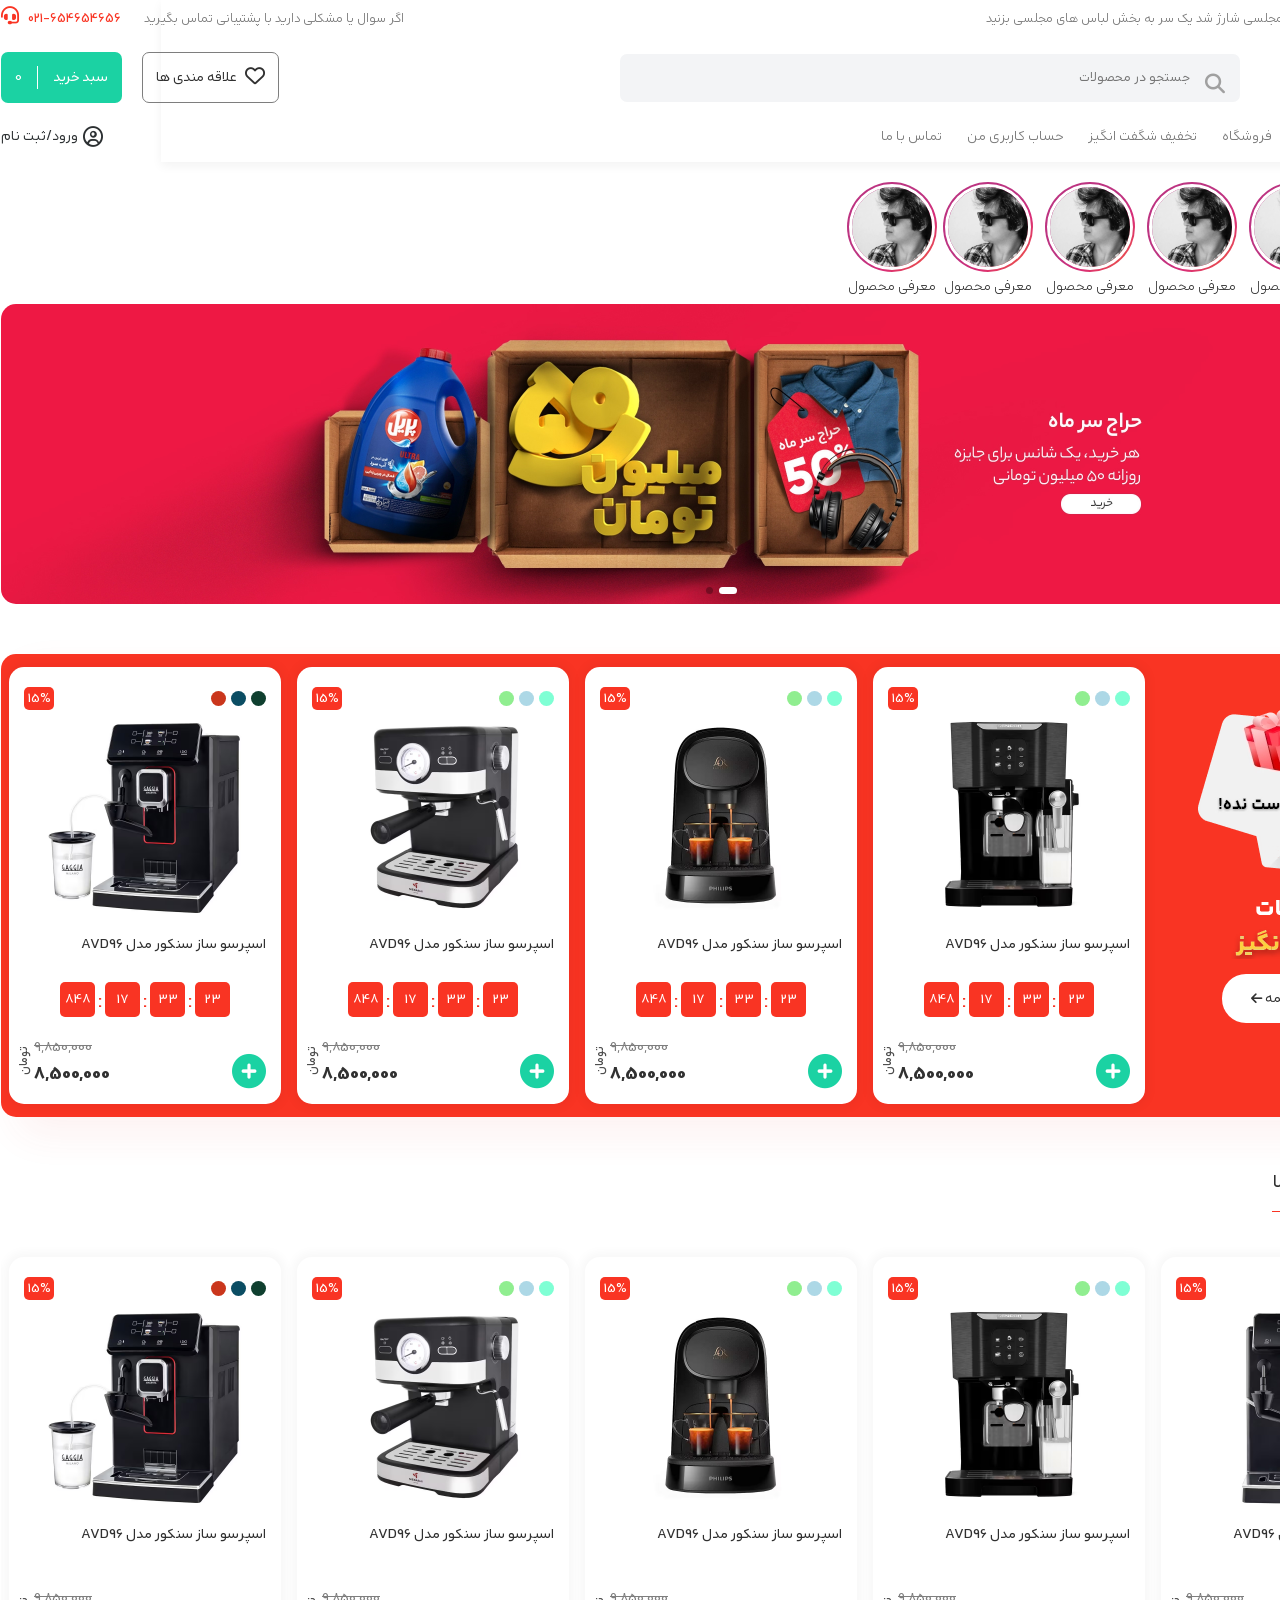
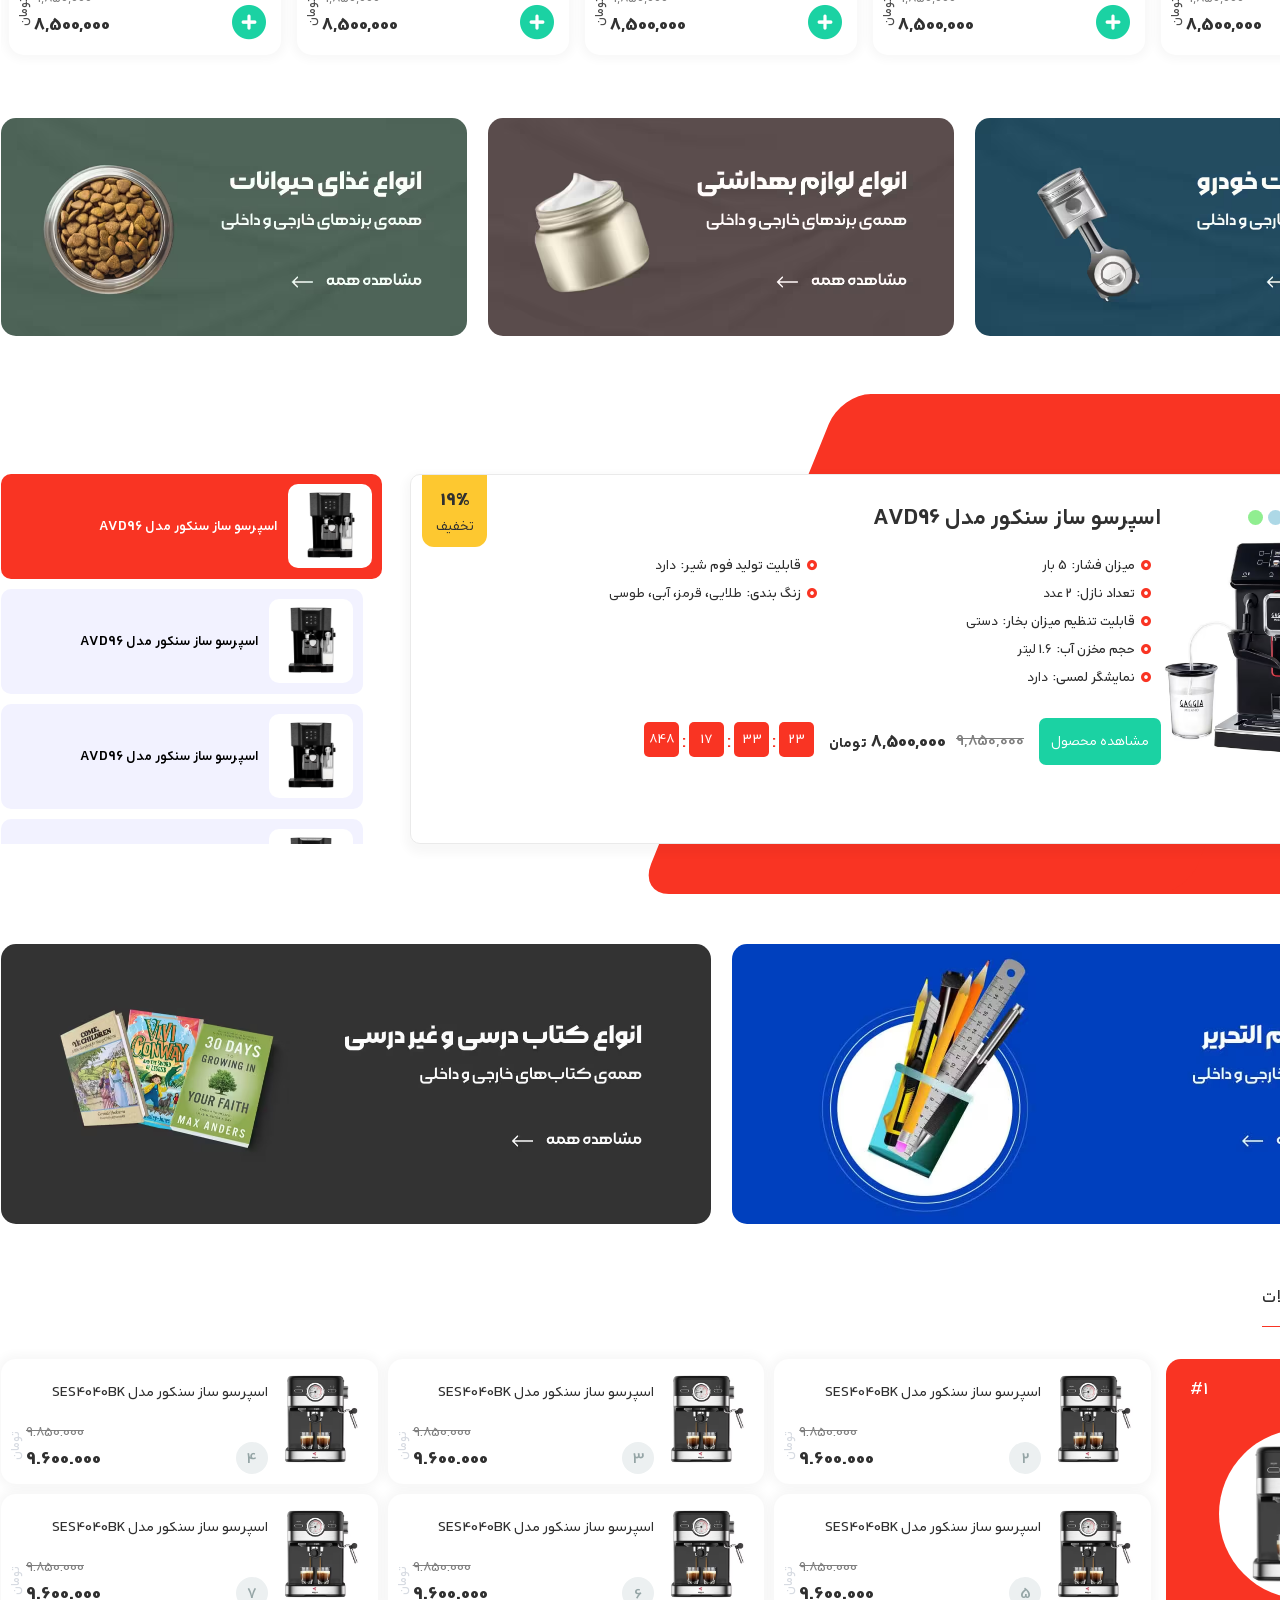
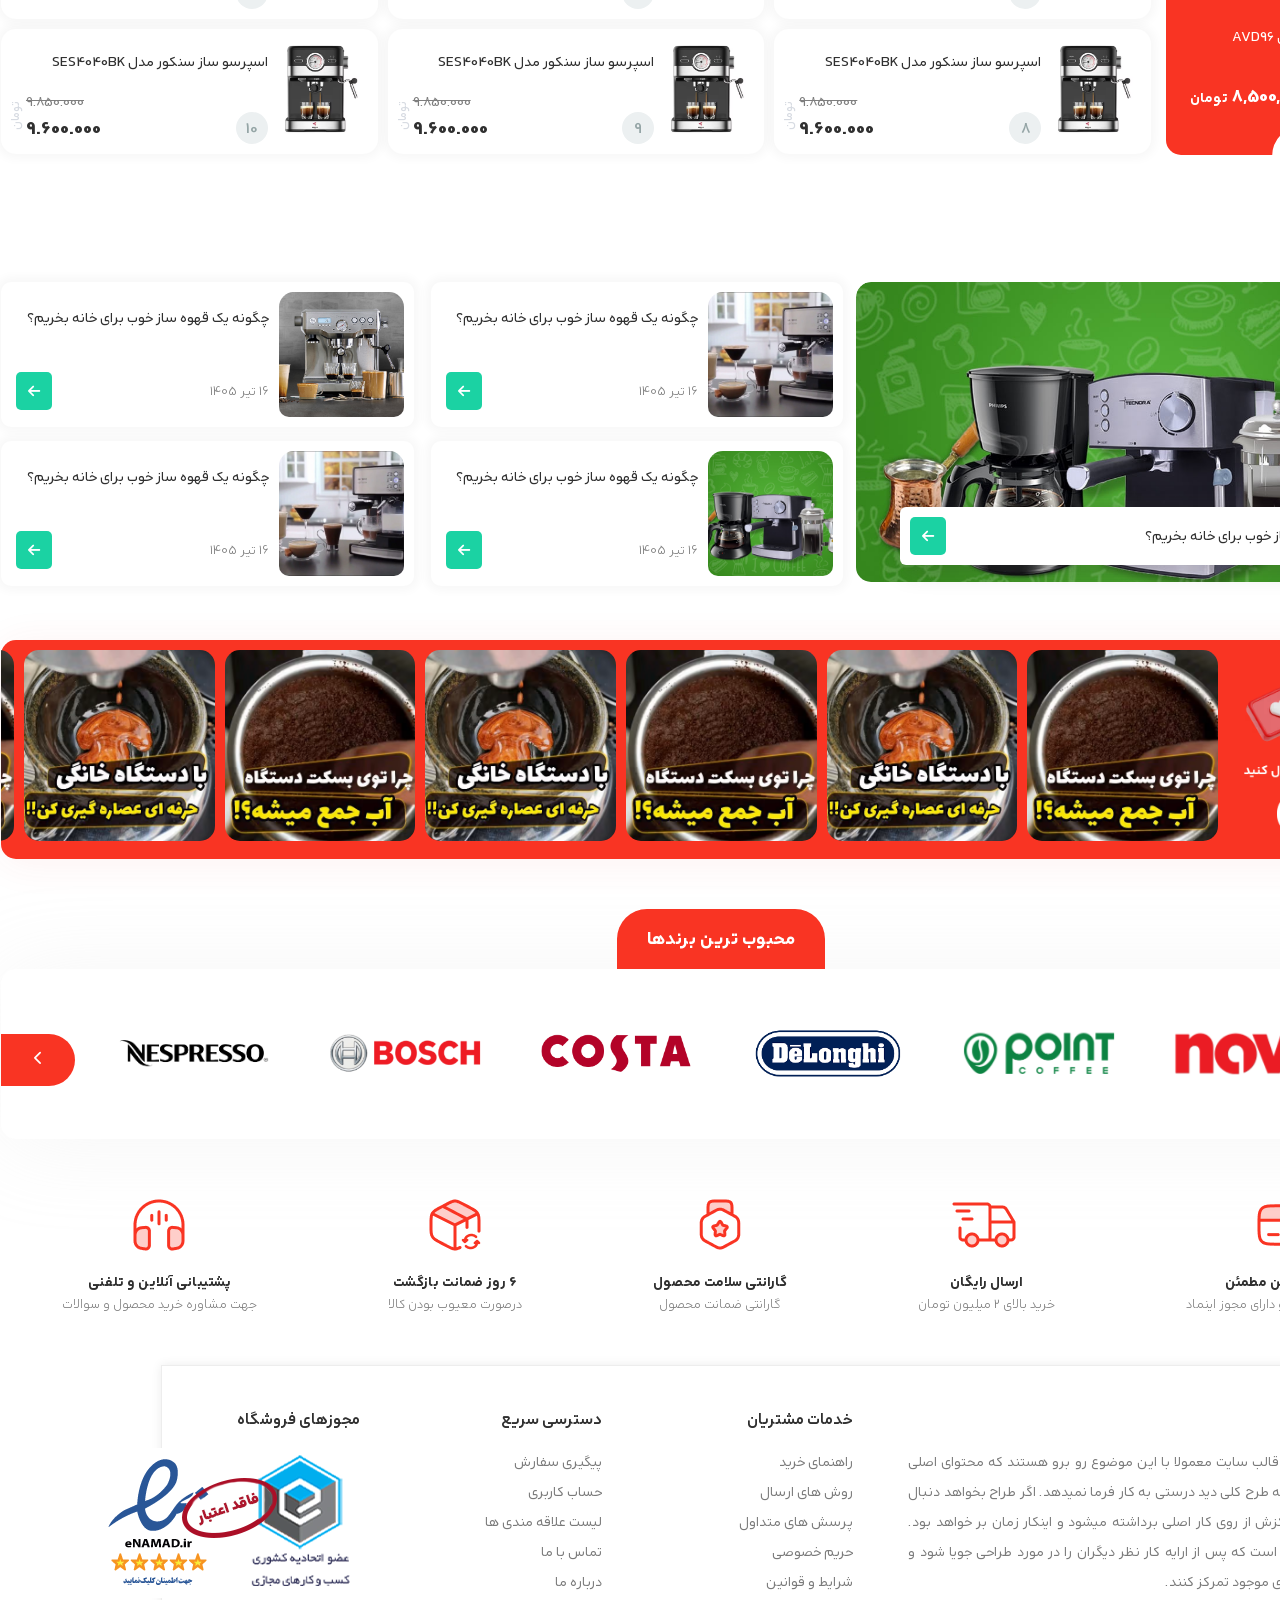
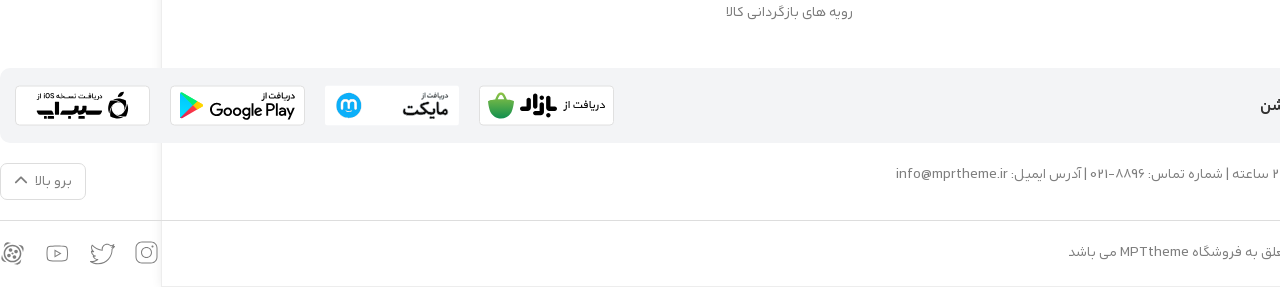
==== commit efca084a: "start story option in theme" ====
--- a/index.html
+++ b/index.html
@@ -6,6 +6,8 @@
     <link rel="stylesheet" href="./css/all-mimify.css" />
     <link rel="stylesheet" href="./css/owl.carousel.min.css" />
     <link rel="stylesheet" href="./css/owl.theme.default.min.css" />
+    <link rel="stylesheet" href="./css/zuck.min.css" />
+    <link rel="stylesheet" href="./css/snapgram.min.css" />
     <link rel="stylesheet" href="style.css" />
     <title>Mprtheme</title>
   </head>
@@ -330,6 +332,10 @@
         </div>
       </div>
     </div>
+    <!-- story section -->
+    <div class="container">
+      <div id="stories" class="storiesWrapper"></div>
+    </div>
 
     <!-- slider -->
     <div class="container">
@@ -2301,7 +2307,7 @@
             info@mprtheme.ir
           </div>
           <div class="left">
-            <span
+            <span id="scrollup"
               >برو بالا
               <i class="fa fa-chevron-up"></i>
             </span>
@@ -2378,9 +2384,51 @@
           </div>
         </div>
       </div>
+      <div class="floating-contact">
+        <div class="contact-list">
+          <a href="#">
+            <span>ارتباط از طریق تماس</span>
+            <img src="./img/contact/contact.svg" alt="تماس با ما" />
+          </a>
+          <a href="#">
+            <span>ارتباط از طریق روبیکا</span>
+            <img src="./img/contact/rubika.svg" alt="ارتباط از طریق روبیکا" />
+          </a>
+          <a href="#">
+            <span>ارتباط از طریق سروش</span>
+            <img src="./img/contact/soroush.svg" alt="ارتباط از طریق سروش" />
+          </a>
+          <a href="#">
+            <span>ارتباط از طریق بله</span>
+            <img src="./img/contact/bale.svg" alt="ارتباط از طریق بله" />
+          </a>
+          <a href="#">
+            <span>ارتباط از طریق ایمیل</span>
+            <img src="./img/contact/email.svg" alt="ارتباط از طریق ایمیل" />
+          </a>
+          <a href="#">
+            <span>ارتباط از طریق تلگرام</span>
+            <img src="./img/contact/telegram.svg" alt="ارتباط از طریق تلگرام" />
+          </a>
+          <a href="#">
+            <span>ارتباط از طریق واتس اپ</span>
+            <img
+              src="./img/contact/whatsapp.svg"
+              alt="ارتباط از طریق واتس اپ"
+            />
+          </a>
+        </div>
+        <div class="floating-button">
+          <i class="fas fa-comment-dots"></i>
+        </div>
+      </div>
     </footer>
+
     <script src="./js/jquery-3.7.1.min.js"></script>
     <script src="./js/owl.carousel.min.js"></script>
+    <script src="./js/zuck.min.js"></script>
+    <script src="./js/script.js"></script>
     <script src="./js/main.js"></script>
+
   </body>
 </html>
--- a/css/zuck.min.css
+++ b/css/zuck.min.css
@@ -0,0 +1 @@
+@keyframes zuckSlideTime{0%{max-width:0}to{max-width:100%}}@keyframes zuckLoading{0%{transform:rotate(0deg)}to{transform:rotate(1turn)}}#zuck-modal{background:rgba(0,0,0,.75);font-family:inherit;font-size:14px;height:100%;left:0;outline:0!important;overflow:hidden;position:fixed;top:0;width:100vw;z-index:100000}#zuck-modal-content,#zuck-modal-content .story-viewer,#zuck-modal-content .story-viewer>.slides,#zuck-modal-content .story-viewer>.slides>*{bottom:0;height:100%;overflow:hidden;position:absolute;top:0;width:100vw}#zuck-modal *{outline:0;user-select:none}#zuck-modal.with-effects{transform:scale(.01);transform-origin:top left;transition:.25s}#zuck-modal.with-effects.animated{border-radius:0;margin-left:0!important;margin-top:0!important;transform:scale(1)}#zuck-modal.with-effects.closed{transform:translateY(100%)}#zuck-modal .slider{left:-100vw;width:300vw}#zuck-modal .slider,#zuck-modal .slider>*{bottom:0;height:100%;position:absolute;top:0}#zuck-modal .slider>*{width:100vw}#zuck-modal .slider>.previous{left:0}#zuck-modal .slider>.viewing{left:100vw}#zuck-modal .slider>.next{left:200vw}#zuck-modal .slider.animated{-webkit-transition:-webkit-transform .25s linear;transition:-webkit-transform .25s linear;transition:transform .25s linear;transition:transform .25s linear,-webkit-transform .25s linear}#zuck-modal.with-cube #zuck-modal-content{overflow:visible;perspective:1000vw;perspective-origin:50% 50%;transform:scale(.95);transition:.3s}#zuck-modal.with-cube .slider{transform:rotateY(0deg);transform-style:preserve-3d}#zuck-modal.with-cube .slider>.previous{backface-visibility:hidden;left:100vw;transform:rotateY(270deg) translateX(-50%);transform-origin:center left}#zuck-modal.with-cube .slider>.viewing{backface-visibility:hidden;left:100vw;transform:translateZ(50vw)}#zuck-modal.with-cube .slider>.next{backface-visibility:hidden;left:100vw;transform:rotateY(-270deg) translateX(50%);transform-origin:top right}#zuck-modal-content .story-viewer.paused.longPress .head,#zuck-modal-content .story-viewer.paused.longPress .slides-pointers,#zuck-modal-content .story-viewer.paused.longPress .tip{opacity:0}#zuck-modal-content .story-viewer.viewing:not(.paused):not(.stopped) .slides-pointers>*>.active>.progress{-webkit-animation-play-state:running;animation-play-state:running}#zuck-modal-content .story-viewer.next{z-index:10}#zuck-modal-content .story-viewer.viewing{z-index:5}#zuck-modal-content .story-viewer.previous{z-index:0}#zuck-modal-content .story-viewer.loading .head .loading,#zuck-modal-content .story-viewer.muted .tip.muted{display:block}#zuck-modal-content .story-viewer.loading .head .right .close,#zuck-modal-content .story-viewer.loading .head .right .time{display:none}#zuck-modal-content .story-viewer .slides-pagination span{color:#fff;font-size:48px;line-height:48px;margin:6px;position:absolute;text-align:center;top:50vh;transform:translateY(-50%);width:48px;z-index:1}#zuck-modal-content .story-viewer .slides-pagination .previous{left:0}#zuck-modal-content .story-viewer .slides-pagination .next{right:0}#zuck-modal-content .story-viewer .slides-pointers{border-collapse:separate;border-spacing:6px;display:table;left:calc(50vw - 50vh);position:absolute;right:calc(50vw - 50vh);table-layout:fixed;top:0;width:100vh;z-index:100020}#zuck-modal-content .story-viewer .slides-pointers>*{display:table-row}#zuck-modal-content .story-viewer .slides-pointers>*>*{background:hsla(0,0%,100%,.5);border-radius:2px;display:table-cell}#zuck-modal-content .story-viewer .slides-pointers>*>.seen{background:#fff}#zuck-modal-content .story-viewer .slides-pointers>*>*>.progress{-webkit-animation-fill-mode:forwards;animation-fill-mode:forwards;-webkit-animation-play-state:paused;animation-play-state:paused;background:#fff;border-radius:2px;display:block;height:2px;max-width:0;width:auto}#zuck-modal-content .story-viewer .slides-pointers>*>.active>.progress{-webkit-animation-name:zuckSlideTime;animation-name:zuckSlideTime;-webkit-animation-timing-function:linear;animation-timing-function:linear}#zuck-modal-content .story-viewer .head{color:#fff;font-size:14px;height:56px;left:0;line-height:56px;padding:6px 12px;position:absolute;right:0;text-shadow:1px 1px 1px rgba(0,0,0,.35),1px 0 1px rgba(0,0,0,.35);z-index:100010}#zuck-modal-content .story-viewer .head .item-preview{background-position:50%;background-repeat:no-repeat;background-size:cover;border-radius:50%;display:inline-block;height:42px;margin-right:9px;overflow:hidden;vertical-align:top;vertical-align:middle;width:42px}#zuck-modal-content .story-viewer .head .item-preview img{background-position:50%;background-size:cover;box-sizing:border-box;display:block;height:100%;object-fit:cover;width:100%}#zuck-modal-content .story-viewer .head .time{font-size:13px;font-weight:500;opacity:.75}#zuck-modal-content .story-viewer .head .left{display:inline-block;line-height:1!important;margin:6px 0}#zuck-modal-content .story-viewer .head .left .info{display:inline-block;max-width:30vw;vertical-align:middle}#zuck-modal-content .story-viewer .head .left .info>*{display:inline-block;line-height:21px;width:100%}#zuck-modal-content .story-viewer .head .left .info .name{font-weight:500}#zuck-modal-content .story-viewer .head .right{float:right}#zuck-modal-content .story-viewer .head .back,#zuck-modal-content .story-viewer .head .right .close{cursor:pointer;font-size:42px;height:48px;line-height:48px;text-align:center;width:48px}#zuck-modal-content .story-viewer .head .left .back{display:none;margin:-9px -6px 0;width:24px}#zuck-modal-content .story-viewer .head .right .time{display:none}#zuck-modal-content .story-viewer .head .loading{-webkit-animation:zuckLoading 1s linear infinite;animation:zuckLoading 1s linear infinite;border:4px solid hsla(0,0%,100%,.2);border-radius:50%;border-top-color:#fff;box-sizing:border-box;display:none;height:30px;margin:9px 0;width:30px}#zuck-modal-content .story-viewer .head,#zuck-modal-content .story-viewer .slides-pointers,#zuck-modal-content .story-viewer .tip{-webkit-transition:opacity .5s;transition:opacity .5s}#zuck-modal-content .story-viewer .slides .item{background:#000;display:none;overflow:hidden}#zuck-modal-content .story-viewer .slides .item:before{background:transparent;bottom:0;content:"";left:0;position:absolute;right:0;top:0;z-index:4}#zuck-modal-content .story-viewer .slides .item>.media{height:100%;left:50%;margin:auto;object-fit:contain;position:absolute;-webkit-transform:translateX(-50%);transform:translateX(-50%)}#zuck-modal-content .story-viewer .slides .item.active,#zuck-modal-content .story-viewer .slides .item.active .tip.link{display:block}#zuck-modal-content .story-viewer .tip{background:rgba(0,0,0,.5);border-radius:24px;bottom:24px;color:#fff;display:none;font-size:16px;font-weight:500;left:50%;padding:12px 24px;position:absolute;text-align:center;text-decoration:none;text-transform:uppercase;transform:translateX(-50%);z-index:5;z-index:1000}#zuck-modal.rtl{direction:rtl;left:auto;right:0}#zuck-modal.rtl.with-effects{transform-origin:top right}#zuck-modal.rtl.with-effects.animated{margin-left:auto!important;margin-right:0!important}#zuck-modal.rtl .slider{left:auto;right:-100vw}#zuck-modal.rtl .slider>.previous{left:auto;right:0;transform:rotateY(-270deg) translateX(50%)}#zuck-modal.rtl .slider>.viewing{left:auto;right:100vw}#zuck-modal.rtl .slider>.next{left:auto;right:200vw}#zuck-modal.rtl.with-cube .slider>.previous{left:auto;right:100vw;transform-origin:center right}#zuck-modal.rtl.with-cube .slider>.viewing{left:auto;right:100vw;transform:translateZ(50vw)}#zuck-modal.rtl.with-cube .slider>.next{left:auto;right:100vw;transform:rotateY(270deg) translateX(-50%);transform-origin:top left}#zuck-modal.rtl #zuck-modal-content .story-viewer .slides-pagination .previous{left:auto;right:0}#zuck-modal.rtl #zuck-modal-content .story-viewer .slides-pagination .next{left:0;right:auto}#zuck-modal.rtl #zuck-modal-content .story-viewer .head .item-preview{margin-left:9px;margin-right:auto}#zuck-modal.rtl #zuck-modal-content .story-viewer .head .right{float:left}#zuck-modal.rtl #zuck-modal-content .story-viewer .tip{left:auto;right:50%;transform:translateX(50%)}@media (max-width:1024px){#zuck-modal-content .story-viewer .head{top:3px}#zuck-modal-content .story-viewer .head .loading{height:24px;margin:6px 0;width:24px}#zuck-modal-content .story-viewer .head .item-preview{height:30px;margin-right:9px;width:30px}#zuck-modal-content .story-viewer .head .left{font-size:15px;margin:15px 0}#zuck-modal-content .story-viewer .head .left>div{line-height:30px}#zuck-modal-content .story-viewer .head .right .time{display:block;font-size:15px;line-height:30px;margin:15px 0;white-space:nowrap}#zuck-modal-content .story-viewer .head .left>.back{background:transparent;display:none;height:42px;line-height:36px;position:absolute;text-align:left;text-shadow:none;vertical-align:top;visibility:visible;width:24px;z-index:20}#zuck-modal-content .story-viewer.with-back-button .head .left>.back{display:block}#zuck-modal-content .story-viewer.with-back-button .head .left .item-preview{margin-left:18px}#zuck-modal-content .story-viewer .slides-pointers{left:0;right:0;width:100vw}#zuck-modal-content .story-viewer .tip{font-size:14px;padding:6px 12px}#zuck-modal-content .story-viewer .head .left .time,#zuck-modal-content .story-viewer .head .right .close{display:none}#zuck-modal.rtl #zuck-modal-content .story-viewer .head .item-preview{margin-left:9px;margin-right:auto}#zuck-modal.rtl #zuck-modal-content .story-viewer .head .left>.back{text-align:right}#zuck-modal.rtl #zuck-modal-content .story-viewer.with-back-button .head .left .item-preview{margin-left:auto;margin-right:18px}}.stories.carousel{-webkit-overflow-scrolling:touch;overflow-scrolling:touch;overflow:auto;user-select:none;white-space:nowrap}.stories.carousel::-webkit-scrollbar{background:transparent;width:0}.stories.carousel .story{display:inline-block;margin:0 6px;max-width:90px;vertical-align:top;width:18vw}.stories.carousel .story:first-child{margin-left:0}.stories.carousel .story:last-child{margin-right:0}.stories.carousel .story>.item-link{cursor:pointer;display:block;text-align:center}.stories.carousel .story>.item-link:active>.item-preview{transform:scale(.9)}.stories.carousel .story>.item-link>.item-preview{box-sizing:border-box;display:block;font-size:0;height:18vw;max-height:90px;overflow:hidden;transition:transform .2s}.stories.carousel .story>.item-link>.item-preview img{background-position:50%;background-size:cover;box-sizing:border-box;display:block;height:100%;object-fit:cover;width:100%}.stories.carousel .story>.item-link>.info{display:inline-block;line-height:1.2em;margin-top:.5em;overflow:hidden;text-overflow:ellipsis;width:100%}.stories.carousel .story>.item-link>.info .name{font-weight:300}.stories.carousel .story>.item-link>.info .time,.stories.carousel .story>.items{display:none}.stories.list{overflow:auto;white-space:nowrap}.stories.list .story{display:block;margin:6px;padding-bottom:6px;width:auto}.stories.list .story>.item-link{display:block;text-align:left}.stories.list .story>.item-link>.item-preview{box-sizing:border-box;display:inline-block;font-size:0;height:42px;margin-right:12px;max-width:42px;overflow:hidden;vertical-align:top;width:42px}.stories.list .story>.item-link>.item-preview img{background-position:50%;background-size:cover;box-sizing:border-box;display:block;height:100%;width:100%}.stories.list .story>.item-link>.info{display:inline-block;line-height:1.6em;overflow:hidden;text-overflow:ellipsis;vertical-align:top}.stories.list .story>.item-link>.info .name{display:block;font-weight:500}.stories.list .story>.item-link>.info .time{display:inline-block}.stories.list .story>.items{display:none}.stories.rtl{direction:rtl}.stories.rtl.carousel .story:first-child{margin-left:auto;margin-right:0}.stories.rtl.carousel .story:last-child{margin-left:0;margin-right:auto}.stories.rtl.list .story>.item-link{text-align:right}.stories.rtl.list .story>.item-link>.item-preview{margin-left:12px;margin-right:auto}
--- a/css/snapgram.min.css
+++ b/css/snapgram.min.css
@@ -0,0 +1 @@
+.stories.snapgram .story > .item-link{text-decoration:none;color:#333}.stories.snapgram .story > .item-link>.item-preview{border-radius:50%;padding:2px;background:radial-gradient(ellipse at 70% 70%,#ee583f 8%,#d92d77 42%,#bd3381 58%)}.stories.snapgram .story > .item-link>.item-preview>*{border-radius:50%;border:3px solid #fff}.stories.snapgram .story.seen{opacity:.75}.stories.snapgram .story.seen>a>.item-preview{background:#999}.stories.snapgram .story.seen>a{color:#999!important}
--- a/style.css
+++ b/style.css
@@ -2728,10 +2728,67 @@
     font-weight: 900;
     margin: 20px 0;
 }
-.page-not-found .wrapper{
+
+.page-not-found .wrapper {
     text-align: center;
 }
-.page-not-found .wrapper svg{
+
+.page-not-found .wrapper svg {
     height: 400px;
-    
+
+}
+
+/* style floating button */
+.floating-button {
+    font-size: 34px;
+    position: fixed;
+    right: 40px;
+    bottom: 40px;
+    background-color: var(--color-red);
+    color: var(--color-white);
+    width: 60px;
+    height: 60px;
+    border-radius: 50%;
+    display: flex;
+    align-items: center;
+    justify-content: center;
+    z-index: 100;
+    cursor: pointer;
+}
+
+.floating-button i {
+    transition: all .2s ease-in-out;
+}
+
+.floating-button i.is-open {
+    transform: rotate(180deg);
+}
+
+.floating-contact .contact-list {
+    width: 280px;
+    position: fixed;
+    right: 40px;
+    bottom: 120px;
+    background: #fff;
+    box-shadow: 0px 0px 10px #ddd;
+    padding: 10px;
+    border-radius: 15px;
+    z-index: 100;
+    display: none;
+}
+
+.floating-contact .contact-list a {
+    display: flex;
+    justify-content: space-between;
+    padding: 5px;
+    align-items: center;
+}
+
+.floating-contact .contact-list a:hover {
+    background: #f3f4f6;
+}
+
+.floating-contact .contact-list a img {
+    width: 35px;
+    height: 35px;
 }
